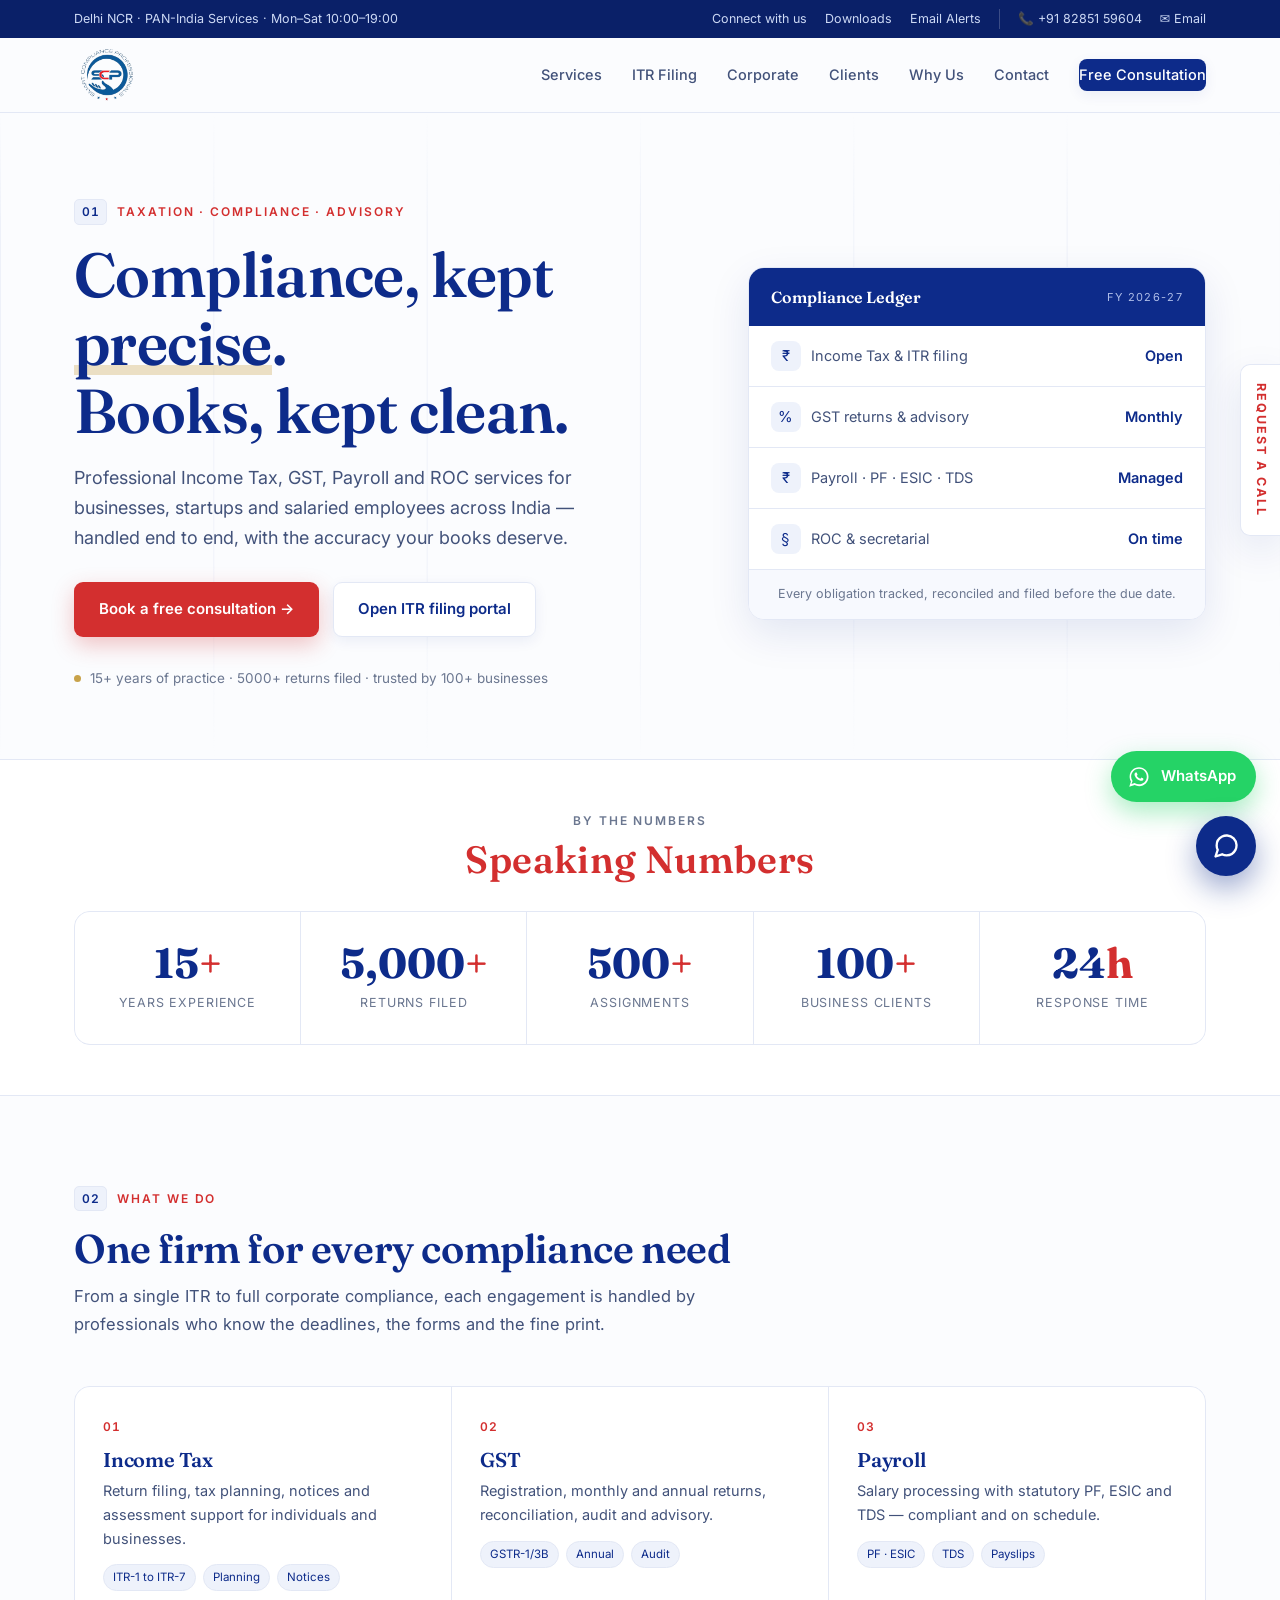
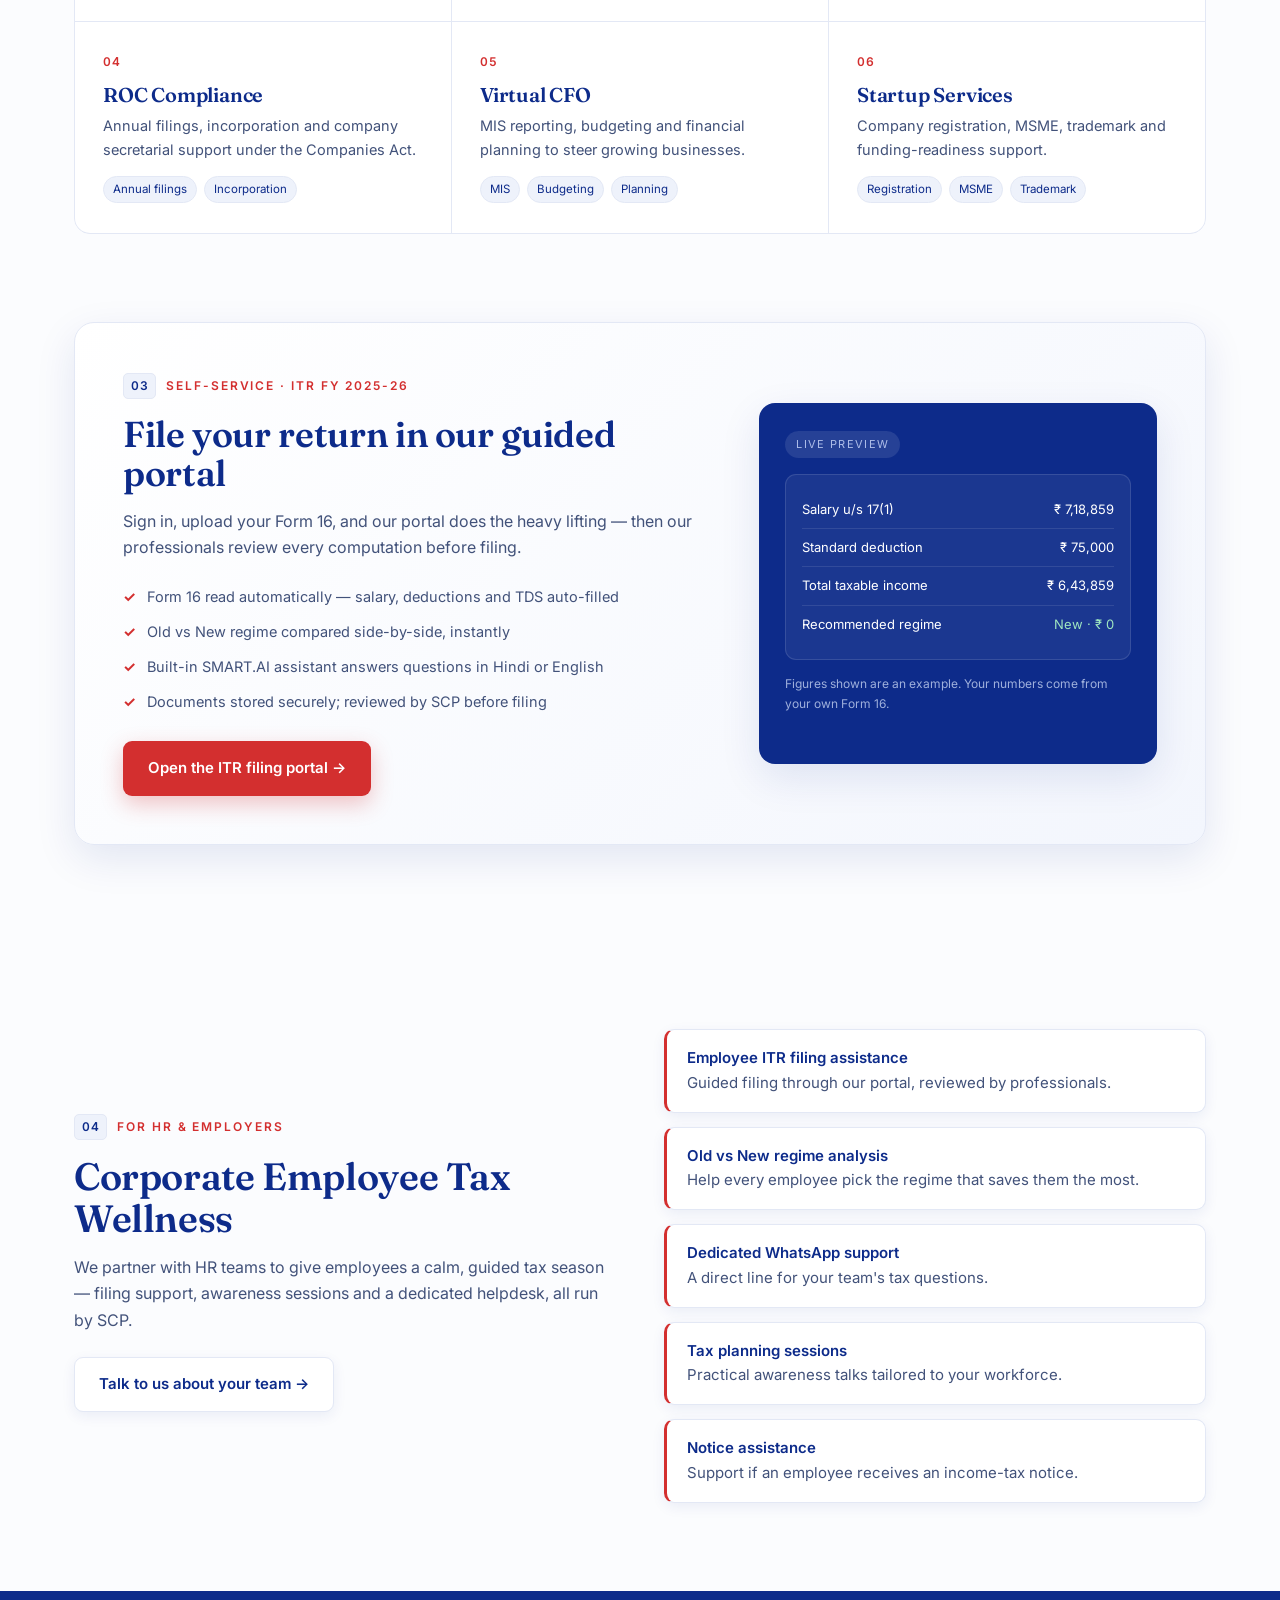
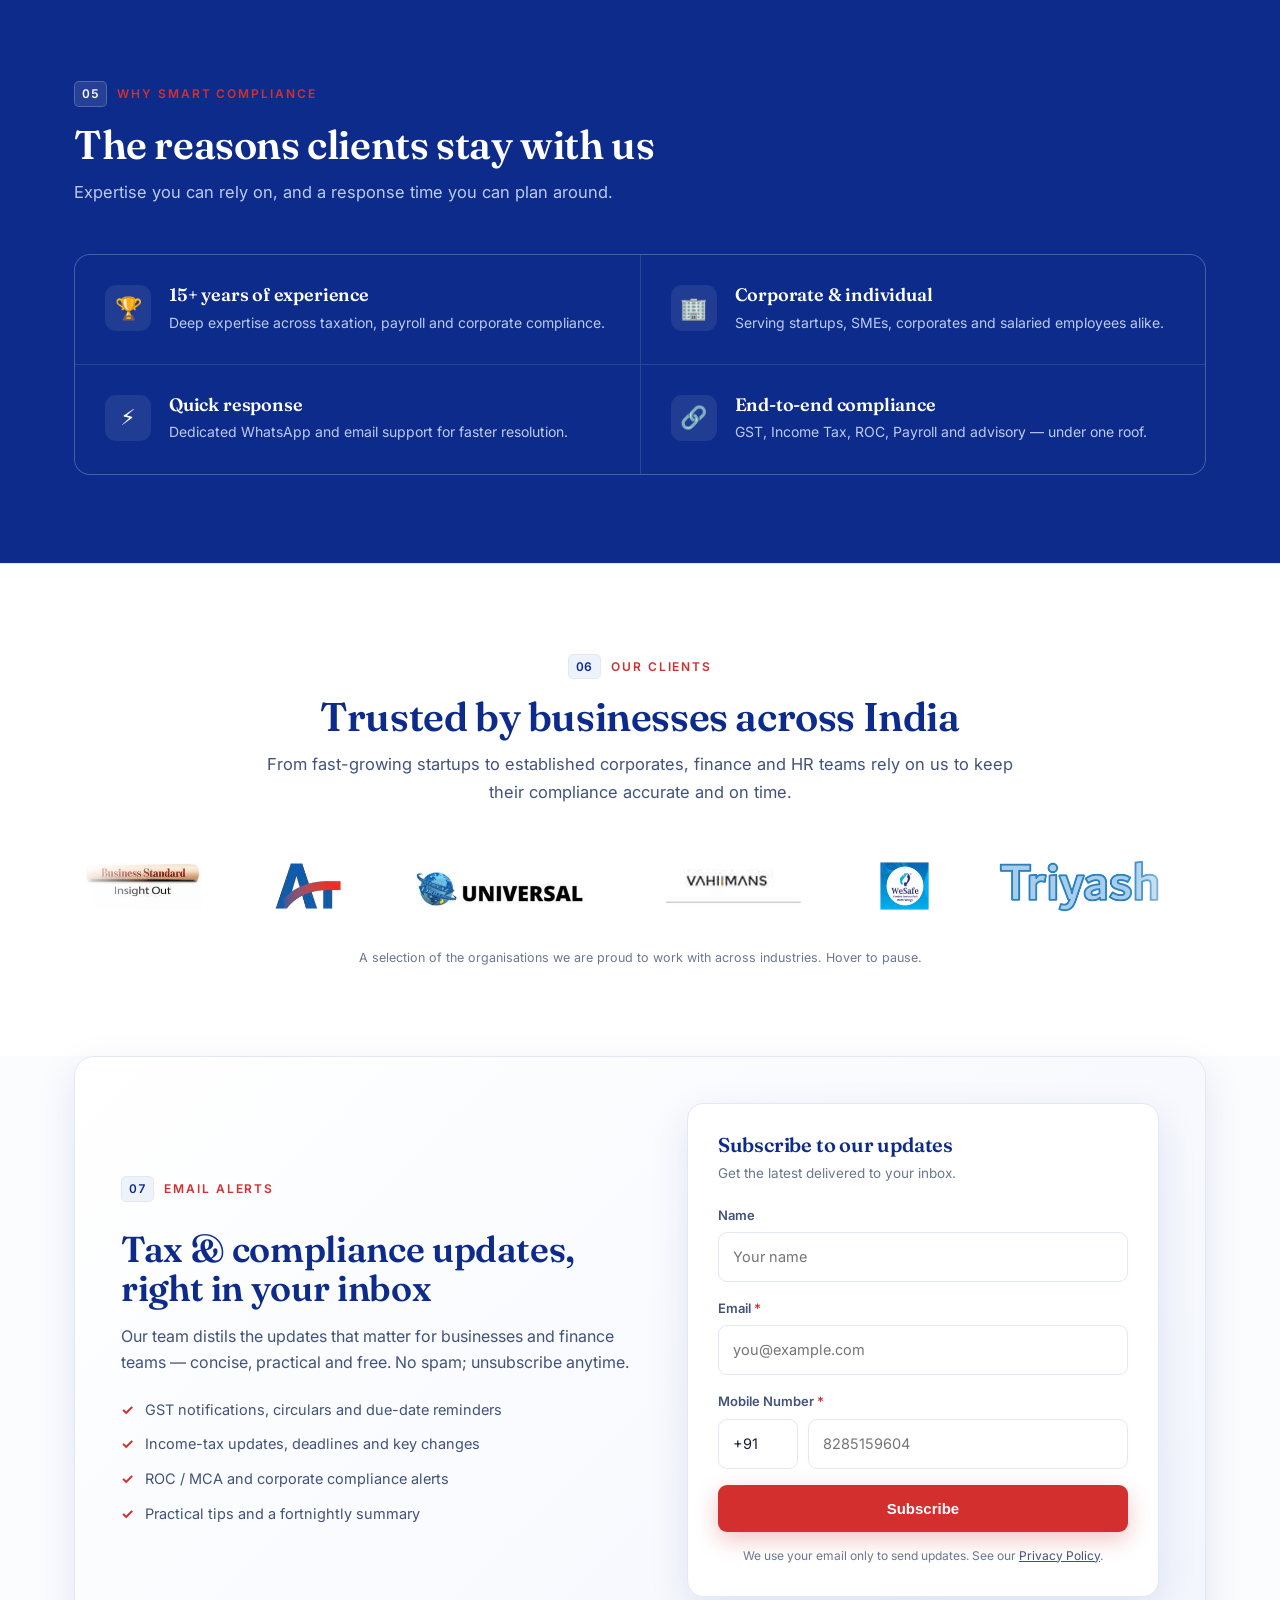
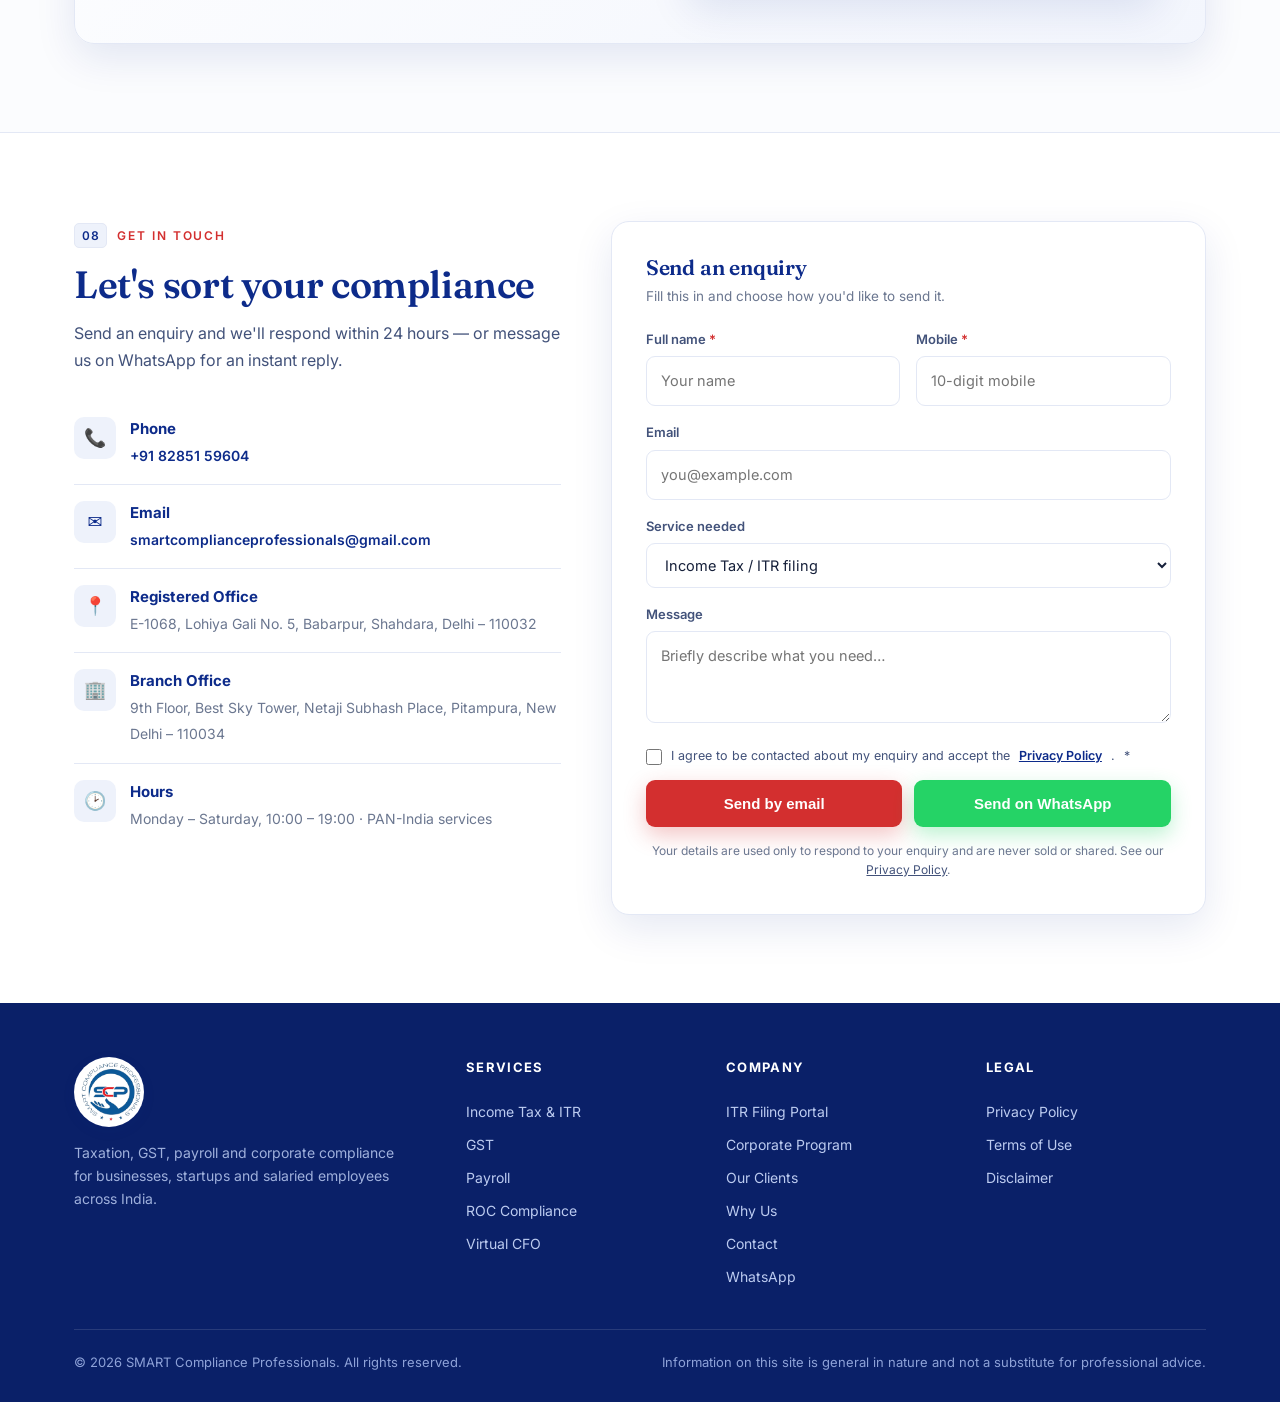
==== index.html @ cb684b11 "Update Compliance Ledger fiscal year to 2026-27" ====
<!DOCTYPE html>
<html lang="en">
<head>
  <script type="text/javascript">
    (function(c,l,a,r,i,t,y){
        c[a]=c[a]||function(){(c[a].q=c[a].q||[]).push(arguments)};
        t=l.createElement(r);t.async=1;t.src="https://www.clarity.ms/tag/"+i;
        y=l.getElementsByTagName(r)[0];y.parentNode.insertBefore(t,y);
    })(window, document, "clarity", "script", "x72sm53tv1");
</script>
<meta charset="UTF-8">
<meta name="viewport" content="width=device-width, initial-scale=1.0">
<title>SMART Compliance Professionals — Taxation, GST & Compliance Advisory</title>
<meta name="description" content="Chartered accountancy and compliance services in Delhi NCR — Income Tax, GST, Payroll, ROC, Virtual CFO and ITR filing for businesses, startups and salaried employees across India.">

<!-- TODO: set your live domain in the 3 places marked YOUR-DOMAIN below -->
<link rel="canonical" href="https://YOUR-DOMAIN/">
<meta name="robots" content="index,follow">
<meta name="theme-color" content="#0d2b8a">
<link rel="icon" type="image/png" href="[data-uri]">
<link rel="apple-touch-icon" href="[data-uri]">

<!-- Open Graph / social share -->
<meta property="og:type" content="website">
<meta property="og:site_name" content="SMART Compliance Professionals">
<meta property="og:title" content="SMART Compliance Professionals — Taxation, GST & Compliance Advisory">
<meta property="og:description" content="Income Tax, GST, Payroll, ROC and ITR filing for businesses, startups and salaried employees across India.">
<meta property="og:url" content="https://YOUR-DOMAIN/">
<meta property="og:image" content="https://raw.githubusercontent.com/smartcomplianceprofessionals-ui/smart-website/main/SMART_Logo-final.png">
<meta name="twitter:card" content="summary">
<meta name="twitter:title" content="SMART Compliance Professionals">
<meta name="twitter:description" content="Income Tax, GST, Payroll, ROC and ITR filing across India.">
<meta name="twitter:image" content="https://raw.githubusercontent.com/smartcomplianceprofessionals-ui/smart-website/main/SMART_Logo-final.png">

<!-- Structured data: local business / accounting service -->
<script type="application/ld+json">
{
  "@context": "https://schema.org",
  "@type": "AccountingService",
  "name": "SMART Compliance Professionals",
  "description": "Outsourcing and consulting firm providing Income Tax, GST, Payroll, ROC and corporate compliance services across India.",
  "url": "https://YOUR-DOMAIN/",
  "email": "smartcomplianceprofessionals@gmail.com",
  "telephone": ["+91-8285159604"],
  "areaServed": "IN",
  "currenciesAccepted": "INR",
  "address": {
    "@type": "PostalAddress",
    "streetAddress": "E-1068, Lohiya Gali No. 5, Babarpur, Shahdara",
    "addressLocality": "Delhi",
    "postalCode": "110032",
    "addressRegion": "DL",
    "addressCountry": "IN"
  },
  "openingHoursSpecification": {
    "@type": "OpeningHoursSpecification",
    "dayOfWeek": ["Monday","Tuesday","Wednesday","Thursday","Friday","Saturday"],
    "opens": "10:00",
    "closes": "19:00"
  },
  "knowsAbout": ["Income Tax","ITR filing","GST","Payroll","ROC compliance","TDS","Virtual CFO"]
}
</script>

<link rel="preconnect" href="https://fonts.googleapis.com">
<link rel="preconnect" href="https://fonts.gstatic.com" crossorigin>
<link href="https://fonts.googleapis.com/css2?family=Fraunces:opsz,wght@9..144,400;9..144,500;9..144,600;9..144,700&family=Inter:wght@400;500;600;700&display=swap" rel="stylesheet">
<style>
:root{
  --ink:#0d2b8a;        /* brand navy */
  --ink-2:#0a2068;      /* deeper navy */
  --seal:#d32f2f;       /* brand red (logo mid) */
  --gold:#c8a24a;       /* restrained trust accent */
  --paper:#fbfcfe;      /* page */
  --card:#ffffff;
  --rule:#e3e8f5;       /* hairline ledger rules */
  --ink-soft:#42527a;   /* secondary text */
  --muted:#6b7790;
  --shadow:0 14px 40px rgba(13,43,138,.10);
  --shadow-sm:0 4px 14px rgba(13,43,138,.07);
  --wa:#25d366;
  --maxw:1180px;
}
*{margin:0;padding:0;box-sizing:border-box}
html{scroll-behavior:smooth}
body{
  font-family:'Inter',system-ui,sans-serif;
  background:var(--paper);
  color:#16203a;
  line-height:1.65;
  -webkit-font-smoothing:antialiased;
  overflow-x:hidden;
}
.wrap{max-width:var(--maxw);margin:0 auto;padding:0 24px}
h1,h2,h3,.display{font-family:'Fraunces',Georgia,serif;font-weight:600;line-height:1.1;letter-spacing:-.01em}
a{color:inherit}
img{max-width:100%;display:block}

/* ── Eyebrow (ledger entry marker) ── */
.eyebrow{
  display:inline-flex;align-items:center;gap:10px;
  font-family:'Inter',sans-serif;font-size:12px;font-weight:600;
  letter-spacing:.16em;text-transform:uppercase;color:var(--seal);
  margin-bottom:16px;
}
.eyebrow::before{content:attr(data-no);font-variant-numeric:tabular-nums;color:var(--ink);
  background:#eef2fb;border:1px solid var(--rule);border-radius:5px;padding:2px 7px;letter-spacing:.05em}

/* ── Top bar ── */
.topbar{background:var(--ink-2);color:#cdd9f5;font-size:12.5px}
.topbar .wrap{display:flex;justify-content:space-between;align-items:center;gap:16px;height:38px;flex-wrap:wrap}
.topbar a{text-decoration:none;color:#cdd9f5;transition:color .15s}
.topbar a:hover{color:#fff}
.topbar .tb-right{display:flex;gap:18px;align-items:center;flex-wrap:wrap;justify-content:flex-end}
.topbar .tb-util{display:flex;gap:18px;align-items:center}
.topbar .tb-phone{border-left:1px solid rgba(255,255,255,.2);padding-left:18px}

/* ── Nav ── */
header.site{position:sticky;top:0;z-index:900;background:rgba(251,252,254,.88);
  backdrop-filter:saturate(180%) blur(12px);border-bottom:1px solid var(--rule)}
nav{display:flex;align-items:center;justify-content:space-between;height:74px}
.brand{display:flex;align-items:center;gap:13px;text-decoration:none}
.brand .mark{width:62px;height:62px;flex:none;border-radius:50%;display:block}
.brand .mark,.chat-panel .ch .av{background-image:url("[data-uri]");background-size:contain;background-repeat:no-repeat;background-position:center}
footer .brand .mark{width:70px;height:70px;background-color:#fff;box-shadow:var(--shadow-sm)}
.brand .bt{line-height:1.15}
.brand .bt b{font-family:'Fraunces',serif;font-weight:700;font-size:17px;color:var(--ink);letter-spacing:-.01em;display:block}
.brand .bt span{font-size:11px;letter-spacing:.12em;text-transform:uppercase;color:var(--muted)}
.brand .red{color:var(--seal)}
.navlinks{display:flex;align-items:center;gap:30px}
.navlinks a{text-decoration:none;font-weight:500;font-size:14.5px;color:var(--ink-soft);position:relative;padding:4px 0;transition:color .15s}
.navlinks a::after{content:"";position:absolute;left:0;bottom:-2px;width:0;height:2px;background:var(--seal);transition:width .22s}
.navlinks a:hover{color:var(--ink)}
.navlinks a:hover::after{width:100%}
.nav-cta{background:var(--ink);color:#fff!important;padding:10px 18px;border-radius:8px;font-weight:600;font-size:14px;
  box-shadow:var(--shadow-sm);transition:transform .15s,background .15s}
.nav-cta:hover{background:var(--ink-2);transform:translateY(-1px)}
.nav-cta::after{display:none}
.burger{display:none;flex-direction:column;gap:5px;background:none;border:0;cursor:pointer;padding:8px}
.burger span{width:24px;height:2px;background:var(--ink);border-radius:2px;transition:.2s}

/* ── Hero ── */
.hero{position:relative;padding:84px 0 70px;overflow:hidden}
.hero::before{/* faint ledger column lines */
  content:"";position:absolute;inset:0;z-index:0;pointer-events:none;opacity:.5;
  background-image:linear-gradient(90deg,var(--rule) 1px,transparent 1px);
  background-size:calc((100% - 0px)/6) 100%;
  -webkit-mask-image:linear-gradient(to bottom,transparent,#000 16%,#000 70%,transparent);
          mask-image:linear-gradient(to bottom,transparent,#000 16%,#000 70%,transparent);
}
.hero .wrap{position:relative;z-index:1;display:grid;grid-template-columns:1.15fr .85fr;gap:54px;align-items:center}
.hero h1{font-size:clamp(38px,5.4vw,62px);color:var(--ink);margin-bottom:18px}
.hero h1 .ink-line{position:relative;white-space:nowrap}
.hero h1 .ink-line::after{content:"";position:absolute;left:0;bottom:6px;height:10px;width:100%;
  background:rgba(200,162,74,.32);z-index:-1;transform-origin:left;transform:scaleX(0);
  animation:draw 1s .5s cubic-bezier(.2,.7,.2,1) forwards}
@keyframes draw{to{transform:scaleX(1)}}
.hero p.lead{font-size:18px;color:var(--ink-soft);max-width:540px;margin-bottom:30px}
.hero .cta-row{display:flex;gap:14px;flex-wrap:wrap;margin-bottom:30px}
.btn{display:inline-flex;align-items:center;gap:9px;padding:14px 24px;border-radius:9px;
  font-weight:600;font-size:15px;text-decoration:none;border:1px solid transparent;cursor:pointer;
  transition:transform .15s,box-shadow .15s,background .15s}
.btn-primary{background:var(--seal);color:#fff;box-shadow:0 8px 22px rgba(211,47,47,.28)}
.btn-primary:hover{transform:translateY(-2px);box-shadow:0 12px 28px rgba(211,47,47,.36)}
.btn-ghost{background:#fff;color:var(--ink);border-color:var(--rule);box-shadow:var(--shadow-sm)}
.btn-ghost:hover{transform:translateY(-2px);border-color:var(--ink)}
.trustline{display:flex;align-items:center;gap:9px;font-size:13.5px;color:var(--muted)}
.trustline .dot{width:7px;height:7px;border-radius:50%;background:var(--gold)}

/* Hero ledger card */
.ledger{background:var(--card);border:1px solid var(--rule);border-radius:16px;box-shadow:var(--shadow);overflow:hidden}
.ledger .lh{background:var(--ink);color:#fff;padding:16px 22px;display:flex;justify-content:space-between;align-items:center}
.ledger .lh b{font-family:'Fraunces',serif;font-size:16px;font-weight:600}
.ledger .lh span{font-size:11px;letter-spacing:.12em;text-transform:uppercase;color:#aebde8}
.ledger .row{display:flex;justify-content:space-between;align-items:center;padding:15px 22px;border-bottom:1px solid var(--rule)}
.ledger .row:last-child{border-bottom:0}
.ledger .row .l{font-size:14.5px;color:var(--ink-soft);display:flex;align-items:center;gap:10px}
.ledger .row .l .ic{width:30px;height:30px;border-radius:8px;background:#eef2fb;display:grid;place-items:center;color:var(--ink);font-size:15px}
.ledger .row .v{font-weight:600;color:var(--ink);font-size:14.5px}
.ledger .foot{padding:14px 22px;background:#f7f9fe;font-size:12.5px;color:var(--muted);text-align:center}

/* ── Speaking Numbers strip ── */
.stats{border-top:1px solid var(--rule);border-bottom:1px solid var(--rule);background:#fff;padding:46px 0 50px}
.sn-head{text-align:center;margin-bottom:30px}
.sn-head .kick{display:inline-block;font-size:12px;font-weight:600;letter-spacing:.16em;text-transform:uppercase;color:var(--muted);margin-bottom:8px}
.sn-head h2{font-size:clamp(26px,3.4vw,38px);color:var(--seal);letter-spacing:.01em}
.sn-grid{display:grid;grid-template-columns:repeat(5,1fr);gap:1px;background:var(--rule);
  border:1px solid var(--rule);border-radius:16px;overflow:hidden}
.stat{background:#fff;padding:30px 16px;text-align:center}
.stat .n{font-family:'Fraunces',serif;font-size:clamp(30px,3.4vw,42px);font-weight:700;color:var(--ink);font-variant-numeric:tabular-nums;line-height:1}
.stat .n .u{color:var(--seal)}
.stat .lbl{font-size:12.5px;letter-spacing:.07em;text-transform:uppercase;color:var(--muted);margin-top:9px}

/* ── Our Clients (scrolling logo marquee) ── */
.clients{background:#fff;border-top:1px solid var(--rule)}
.marquee{position:relative;overflow:hidden;padding:10px 0;
  -webkit-mask-image:linear-gradient(90deg,transparent,#000 7%,#000 93%,transparent);
          mask-image:linear-gradient(90deg,transparent,#000 7%,#000 93%,transparent)}
.marquee .track{display:flex;width:max-content;gap:64px;align-items:center;animation:scroll-x 40s linear infinite}
.marquee:hover .track{animation-play-state:paused}
.marquee .logo{flex:none;height:56px;display:grid;place-items:center}
.marquee .logo img{max-height:56px;width:auto;object-fit:contain;transition:transform .25s}
.marquee .logo img:hover{transform:scale(1.06)}
@keyframes scroll-x{from{transform:translateX(0)}to{transform:translateX(-50%)}}
.cli-note{text-align:center;font-size:12.5px;color:var(--muted);margin-top:24px}

/* ── Section base ── */
section.block{padding:88px 0}
.sec-head{max-width:680px;margin-bottom:48px}
.sec-head h2{font-size:clamp(28px,3.6vw,40px);color:var(--ink);margin-bottom:12px}
.sec-head p{color:var(--ink-soft);font-size:16.5px}

/* ── Services ── */
.svc-grid{display:grid;grid-template-columns:repeat(3,1fr);gap:1px;background:var(--rule);
  border:1px solid var(--rule);border-radius:16px;overflow:hidden}
.svc{background:var(--card);padding:30px 28px;transition:background .2s}
.svc:hover{background:#f7f9fe}
.svc .num{font-variant-numeric:tabular-nums;font-size:12px;font-weight:600;letter-spacing:.1em;color:var(--seal)}
.svc h3{font-size:20px;color:var(--ink);margin:12px 0 8px}
.svc p{font-size:14.5px;color:var(--ink-soft)}
.svc .tags{margin-top:14px;display:flex;flex-wrap:wrap;gap:7px}
.svc .tags span{font-size:11.5px;background:#eef2fb;color:var(--ink);border:1px solid var(--rule);padding:3px 9px;border-radius:20px}

/* ── Why us (ledger rows) ── */
.why{background:var(--ink);color:#fff}
.why .sec-head h2{color:#fff}
.why .sec-head p{color:#bccbf0}
.why .eyebrow::before{background:rgba(255,255,255,.1);border-color:rgba(255,255,255,.2);color:#fff}
.why-grid{display:grid;grid-template-columns:repeat(2,1fr);gap:1px;background:rgba(255,255,255,.12);
  border:1px solid rgba(255,255,255,.14);border-radius:16px;overflow:hidden}
.why-card{background:var(--ink);padding:30px 30px;display:flex;gap:18px}
.why-card .ix{width:46px;height:46px;flex:none;border-radius:11px;background:rgba(255,255,255,.08);
  display:grid;place-items:center;font-size:22px}
.why-card h3{font-size:18px;color:#fff;margin-bottom:6px}
.why-card p{font-size:14px;color:#bccbf0}

/* ── Software callout ── */
.software{background:linear-gradient(135deg,#fff,#f3f6fd);border:1px solid var(--rule);
  border-radius:20px;padding:48px;display:grid;grid-template-columns:1.2fr .8fr;gap:40px;align-items:center;box-shadow:var(--shadow)}
.software h2{font-size:clamp(26px,3.4vw,36px);color:var(--ink);margin-bottom:14px}
.software p{color:var(--ink-soft);font-size:16px;margin-bottom:24px}
.software ul{list-style:none;display:grid;gap:11px;margin-bottom:28px}
.software li{display:flex;gap:11px;align-items:flex-start;font-size:14.5px;color:var(--ink-soft)}
.software li::before{content:"✓";color:var(--seal);font-weight:700;flex:none}
.sw-visual{background:var(--ink);border-radius:16px;padding:26px;color:#fff;box-shadow:var(--shadow)}
.sw-visual .badge{display:inline-block;font-size:11px;letter-spacing:.12em;text-transform:uppercase;
  background:rgba(255,255,255,.1);padding:4px 11px;border-radius:20px;color:#aebde8;margin-bottom:16px}
.sw-visual .scr{background:rgba(255,255,255,.06);border:1px solid rgba(255,255,255,.12);border-radius:11px;padding:16px}
.sw-visual .scr .ln{display:flex;justify-content:space-between;padding:8px 0;border-bottom:1px solid rgba(255,255,255,.1);font-size:13px}
.sw-visual .scr .ln:last-child{border-bottom:0}
.sw-visual .scr .ln .g{color:#9fe6c0}

/* ── Corporate program ── */
.corp{display:grid;grid-template-columns:1fr 1fr;gap:48px;align-items:center}
.corp ul{list-style:none;display:grid;gap:14px;margin-top:8px}
.corp li{background:#fff;border:1px solid var(--rule);border-left:3px solid var(--seal);
  border-radius:10px;padding:16px 20px;font-size:15px;color:var(--ink-soft);box-shadow:var(--shadow-sm)}
.corp li b{color:var(--ink);display:block;font-weight:600;font-size:15px}

/* ── Email Alerts / subscription ── */
.alerts{display:grid;grid-template-columns:1.05fr .95fr;gap:44px;align-items:center;
  background:linear-gradient(135deg,#fff,#f3f6fd);border:1px solid var(--rule);border-radius:20px;padding:46px;box-shadow:var(--shadow)}
.al-info h2{font-size:clamp(26px,3.4vw,36px);color:var(--ink);margin:12px 0 14px}
.al-info p{color:var(--ink-soft);font-size:16px;margin-bottom:22px}
.al-info ul{list-style:none;display:grid;gap:11px}
.al-info li{display:flex;gap:11px;align-items:flex-start;font-size:14.5px;color:var(--ink-soft)}
.al-info li::before{content:"✓";color:var(--seal);font-weight:700;flex:none}
.al-card{background:var(--card);border:1px solid var(--rule);border-radius:16px;padding:30px;box-shadow:var(--shadow)}
.al-card h3{font-size:20px;color:var(--ink);margin-bottom:6px}
.al-card .sub{font-size:13.5px;color:var(--muted);margin-bottom:20px}

/* ── Enquiry / Contact ── */
.contact{background:#fff;border-top:1px solid var(--rule)}
.contact-grid{display:grid;grid-template-columns:.9fr 1.1fr;gap:50px;align-items:start}
.cinfo h2{font-size:clamp(28px,3.4vw,38px);color:var(--ink);margin-bottom:14px}
.cinfo p.intro{color:var(--ink-soft);font-size:16px;margin-bottom:28px}
.cinfo .item{display:flex;gap:14px;align-items:flex-start;padding:16px 0;border-bottom:1px solid var(--rule)}
.cinfo .item .ic{width:42px;height:42px;flex:none;border-radius:10px;background:#eef2fb;display:grid;place-items:center;color:var(--ink);font-size:18px}
.cinfo .item .t b{display:block;color:var(--ink);font-size:15px}
.cinfo .item .t span{color:var(--muted);font-size:14px}
.cinfo .item a{color:var(--ink);text-decoration:none;font-weight:600}
.form{background:var(--card);border:1px solid var(--rule);border-radius:18px;padding:34px;box-shadow:var(--shadow)}
.form h3{font-size:21px;color:var(--ink);margin-bottom:6px}
.form .sub{font-size:13.5px;color:var(--muted);margin-bottom:22px}
.frow{display:grid;grid-template-columns:1fr 1fr;gap:16px}
.field{margin-bottom:16px}
.field label{display:block;font-size:13px;font-weight:600;color:var(--ink-soft);margin-bottom:6px}
.field label .req{color:var(--seal)}
.field input,.field select,.field textarea{width:100%;padding:12px 14px;border:1.5px solid var(--rule);
  border-radius:9px;font:inherit;font-size:14.5px;color:#16203a;background:#fff;transition:border-color .15s,box-shadow .15s}
.field input:focus,.field select:focus,.field textarea:focus{outline:none;border-color:var(--ink);
  box-shadow:0 0 0 3px rgba(13,43,138,.1)}
.field textarea{resize:vertical;min-height:92px}
.form .actions{display:flex;gap:12px;flex-wrap:wrap;margin-top:6px}
.form .actions .btn{flex:1;justify-content:center;min-width:150px}
.btn-wa{background:var(--wa);color:#fff;box-shadow:0 8px 20px rgba(37,211,102,.3)}
.btn-wa:hover{transform:translateY(-2px)}
.note{font-size:12px;color:var(--muted);margin-top:14px;text-align:center}
.note a{color:var(--ink-soft)}
.hp{position:absolute;left:-9999px;width:1px;height:1px;overflow:hidden}
.consent{display:flex;gap:9px;align-items:flex-start;font-size:12.5px;color:var(--ink-soft);margin:4px 0 14px;line-height:1.5;cursor:pointer}
.consent input{margin-top:2px;flex:none;width:16px;height:16px;accent-color:var(--ink)}
.consent a{color:var(--ink);font-weight:600}
.formmsg{display:none;margin-top:16px;padding:13px 16px;border-radius:9px;font-size:14px}
.formmsg.ok{display:block;background:#e9f7ee;border:1px solid #b6e3c6;color:#1c7a43}
.formmsg.err{display:block;background:#fdeaea;border:1px solid #f2c0c0;color:#b02525}

/* ── Footer ── */
footer.site{background:var(--ink-2);color:#bccbf0;padding:54px 0 28px}
.foot-grid{display:grid;grid-template-columns:1.6fr 1fr 1fr 1fr;gap:40px;margin-bottom:36px}
footer .brand .bt b{color:#fff}
footer .brand .bt span{color:#8ea2d8}
footer p.fdesc{font-size:14px;color:#9fb0dc;margin-top:14px;max-width:330px}
.fcol h4{font-size:13px;letter-spacing:.1em;text-transform:uppercase;color:#fff;margin-bottom:16px}
.fcol a{display:block;text-decoration:none;color:#bccbf0;font-size:14px;padding:5px 0;transition:color .15s}
.fcol a:hover{color:#fff}
.fbot{border-top:1px solid rgba(255,255,255,.12);padding-top:22px;display:flex;justify-content:space-between;
  flex-wrap:wrap;gap:12px;font-size:13px;color:#8ea2d8}
.fbot .disc{max-width:680px}

/* ── WhatsApp float ── */
.wa-float{position:fixed;bottom:98px;right:24px;z-index:950;background:var(--wa);color:#fff;
  display:flex;align-items:center;gap:10px;padding:13px 20px 13px 16px;border-radius:50px;
  text-decoration:none;font-weight:600;font-size:15px;box-shadow:0 10px 26px rgba(37,211,102,.4);
  transition:transform .18s}
.wa-float:hover{transform:scale(1.05)}
.wa-float svg{width:24px;height:24px;flex:none}
.wa-float .pulse{position:absolute;inset:0;border-radius:50px;box-shadow:0 0 0 0 rgba(37,211,102,.5);
  animation:pulse 2.2s infinite}
@keyframes pulse{70%{box-shadow:0 0 0 16px rgba(37,211,102,0)}100%{box-shadow:0 0 0 0 rgba(37,211,102,0)}}
.chat-open .wa-float{display:none}

/* ── Request a call side tab ── */
.call-tab{position:fixed;right:0;top:50%;transform:translateY(-50%);z-index:940;
  background:#fff;color:var(--seal);border:1px solid var(--rule);border-right:0;
  border-radius:10px 0 0 10px;box-shadow:var(--shadow);writing-mode:vertical-rl;
  padding:18px 9px;font-weight:700;font-size:12.5px;letter-spacing:.16em;text-transform:uppercase;
  text-decoration:none;transition:background .15s,color .15s,padding .15s}
.call-tab:hover{background:var(--seal);color:#fff;padding-right:13px}

/* ── SMART Assistant chatbot ── */
.chat-launch{position:fixed;bottom:24px;right:24px;z-index:982;width:60px;height:60px;border-radius:50%;
  background:var(--ink);color:#fff;border:0;cursor:pointer;display:grid;place-items:center;
  box-shadow:0 12px 30px rgba(13,43,138,.42);transition:transform .18s,background .18s}
.chat-launch:hover{transform:scale(1.06);background:var(--ink-2)}
.chat-launch svg{width:28px;height:28px}
.chat-launch .x{display:none}
.chat-open .chat-launch .chat-ic{display:none}
.chat-open .chat-launch .x{display:block}
.chat-greet{position:fixed;bottom:34px;right:96px;z-index:979;background:#fff;border:1px solid var(--rule);
  box-shadow:var(--shadow);border-radius:14px 14px 4px 14px;padding:13px 30px 13px 14px;max-width:230px;
  font-size:13.5px;color:var(--ink-soft);cursor:pointer;opacity:0;transform:translateY(8px);
  pointer-events:none;transition:opacity .3s,transform .3s}
.chat-greet.show{opacity:1;transform:none;pointer-events:auto}
.chat-greet b{color:var(--ink);display:block;font-size:14px;margin-bottom:2px}
.chat-greet .gx{position:absolute;top:6px;right:9px;color:var(--muted);font-size:16px;line-height:1}
.chat-open .chat-greet{display:none}
.chat-panel{position:fixed;bottom:96px;right:24px;z-index:980;width:344px;max-width:calc(100vw - 32px);
  background:#fff;border:1px solid var(--rule);border-radius:16px;box-shadow:0 20px 50px rgba(13,43,138,.28);
  overflow:hidden;display:none;flex-direction:column;max-height:min(560px,78vh)}
.chat-open .chat-panel{display:flex}
.chat-panel .ch{background:var(--ink);color:#fff;padding:15px 18px;display:flex;align-items:center;gap:12px;flex:none}
.chat-panel .ch .av{width:42px;height:42px;border-radius:50%;background-color:#fff;flex:none}
.chat-panel .ch b{font-family:'Fraunces',serif;font-size:15.5px;display:block;line-height:1.2}
.chat-panel .ch .st{font-size:11.5px;color:#aebde8;display:flex;align-items:center;gap:6px}
.chat-panel .ch .st::before{content:"";width:7px;height:7px;border-radius:50%;background:#41d97e;display:inline-block}
.chat-body{padding:16px;overflow-y:auto;display:flex;flex-direction:column;gap:10px;background:#f7f9fe;flex:1}
.msg{max-width:86%;padding:10px 13px;border-radius:13px;font-size:13.5px;line-height:1.5}
.msg a{color:inherit;text-decoration:underline}
.msg.bot{background:#fff;border:1px solid var(--rule);color:#16203a;align-self:flex-start;border-bottom-left-radius:4px}
.msg.user{background:var(--ink);color:#fff;align-self:flex-end;border-bottom-right-radius:4px}
.quick{display:flex;flex-wrap:wrap;gap:8px;padding:0 16px 14px;background:#f7f9fe;flex:none}
.quick button{background:#fff;border:1px solid var(--rule);color:var(--ink);font:inherit;font-size:12.5px;font-weight:600;
  padding:8px 12px;border-radius:20px;cursor:pointer;transition:background .15s,border-color .15s}
.quick button:hover{background:#eef2fb;border-color:var(--ink)}
.chat-foot{padding:12px 16px;border-top:1px solid var(--rule);display:flex;gap:8px;flex:none}
.chat-foot a{flex:1;text-align:center;text-decoration:none;font-size:13px;font-weight:600;padding:10px;border-radius:9px;transition:transform .15s}
.chat-foot a:hover{transform:translateY(-1px)}
.chat-foot .wa{background:var(--wa);color:#fff}
.chat-foot .call{background:#eef2fb;color:var(--ink)}

/* ── Reveal on scroll (progressive enhancement only) ── */
.js-reveal .reveal{opacity:0;transform:translateY(22px);transition:opacity .6s ease,transform .6s ease}
.js-reveal .reveal.in{opacity:1;transform:none}

/* ── Responsive ── */
@media(max-width:960px){
  .hero .wrap{grid-template-columns:1fr;gap:38px}
  .ledger{max-width:460px}
  .software,.corp,.contact-grid,.alerts{grid-template-columns:1fr;gap:32px}
  .svc-grid{grid-template-columns:1fr 1fr}
  .foot-grid{grid-template-columns:1fr 1fr}
  .sn-grid{grid-template-columns:repeat(3,1fr)}
  .cli-grid{grid-template-columns:repeat(3,1fr)}
}
@media(max-width:680px){
  .navlinks{position:fixed;inset:74px 0 auto 0;background:var(--paper);flex-direction:column;
    gap:0;padding:8px 0;border-bottom:1px solid var(--rule);box-shadow:var(--shadow);
    transform:translateY(-120%);transition:transform .25s;align-items:stretch}
  .navlinks.open{transform:none}
  .navlinks a{padding:13px 24px;font-size:16px}
  .navlinks a::after{display:none}
  .nav-cta{margin:8px 24px}
  .burger{display:flex}
  .sn-grid{grid-template-columns:repeat(2,1fr)}
  .cli-grid{grid-template-columns:repeat(2,1fr)}
  .svc-grid{grid-template-columns:1fr}
  .why-grid{grid-template-columns:1fr}
  .foot-grid{grid-template-columns:1fr}
  .frow{grid-template-columns:1fr}
  .software{padding:32px 24px}
  section.block{padding:64px 0}
  .topbar .tb-left{display:none}
  .topbar .tb-util{display:none}
  .topbar .tb-phone{border-left:0;padding-left:0}
  .call-tab{display:none}
}
@media(prefers-reduced-motion:reduce){
  *{animation:none!important;transition:none!important}
  .reveal{opacity:1;transform:none}
  .marquee{overflow-x:auto}
  .marquee .logo img{filter:none;opacity:1}
}
</style>
</head>
<body>

<!-- ── Top bar ── -->
<div class="topbar">
  <div class="wrap">
    <div class="tb-left">Delhi NCR · PAN-India Services · Mon–Sat 10:00–19:00</div>
    <div class="tb-right">
      <span class="tb-util">
        <a href="#contact">Connect with us</a>
        <a href="#software">Downloads</a>
        <a href="#alerts">Email Alerts</a>
      </span>
      <a class="tb-phone" href="tel:+918285159604">📞 +91 82851 59604</a>
      <a href="mailto:smartcomplianceprofessionals@gmail.com">✉ Email</a>
    </div>
  </div>
</div>

<!-- ── Header / nav ── -->
<header class="site">
  <div class="wrap">
    <nav>
      <a href="#home" class="brand" aria-label="SMART Compliance Professionals home">
        <span class="mark" role="img" aria-label="SMART Compliance Professionals"></span>
      </a>
      <div class="navlinks" id="navlinks">
        <a href="#services">Services</a>
        <a href="#software">ITR Filing</a>
        <a href="#corporate">Corporate</a>
        <a href="#clients">Clients</a>
        <a href="#why">Why Us</a>
        <a href="#contact">Contact</a>
        <a href="#contact" class="nav-cta">Free Consultation</a>
      </div>
      <button class="burger" id="burger" aria-label="Menu" aria-expanded="false">
        <span></span><span></span><span></span>
      </button>
    </nav>
  </div>
</header>

<!-- ── Hero ── -->
<section class="hero" id="home">
  <div class="wrap">
    <div>
      <span class="eyebrow" data-no="01">Taxation · Compliance · Advisory</span>
      <h1>Compliance, kept <span class="ink-line">precise</span>.<br>Books, kept clean.</h1>
      <p class="lead">Professional Income Tax, GST, Payroll and ROC services for businesses, startups and salaried employees across India — handled end to end, with the accuracy your books deserve.</p>
      <div class="cta-row">
        <a href="#contact" class="btn btn-primary">Book a free consultation →</a>
        <a href="https://scp-itr.smartcomplianceprofessionals.workers.dev/" target="_blank" rel="noopener" class="btn btn-ghost">Open ITR filing portal</a>
      </div>
      <div class="trustline"><span class="dot"></span> 15+ years of practice · 5000+ returns filed · trusted by 100+ businesses</div>
    </div>

    <!-- Signature: a ledger card -->
    <div class="ledger reveal">
      <div class="lh"><b>Compliance Ledger</b><span>FY 2026-27</span></div>
      <div class="row"><span class="l"><span class="ic">₹</span> Income Tax &amp; ITR filing</span><span class="v">Open</span></div>
      <div class="row"><span class="l"><span class="ic">%</span> GST returns &amp; advisory</span><span class="v">Monthly</span></div>
      <div class="row"><span class="l"><span class="ic">₹</span> Payroll · PF · ESIC · TDS</span><span class="v">Managed</span></div>
      <div class="row"><span class="l"><span class="ic">§</span> ROC &amp; secretarial</span><span class="v">On time</span></div>
      <div class="foot">Every obligation tracked, reconciled and filed before the due date.</div>
    </div>
  </div>
</section>

<!-- ── Speaking Numbers ── -->
<section class="stats" id="numbers">
  <div class="wrap">
    <div class="sn-head reveal">
      <span class="kick">By the numbers</span>
      <h2>Speaking Numbers</h2>
    </div>
    <div class="sn-grid reveal">
      <div class="stat"><div class="n"><span class="cnt" data-target="15">0</span><span class="u">+</span></div><div class="lbl">Years Experience</div></div>
      <div class="stat"><div class="n"><span class="cnt" data-target="5000">0</span><span class="u">+</span></div><div class="lbl">Returns Filed</div></div>
      <div class="stat"><div class="n"><span class="cnt" data-target="500">0</span><span class="u">+</span></div><div class="lbl">Assignments</div></div>
      <div class="stat"><div class="n"><span class="cnt" data-target="100">0</span><span class="u">+</span></div><div class="lbl">Business Clients</div></div>
      <div class="stat"><div class="n"><span class="cnt" data-target="24">0</span><span class="u">h</span></div><div class="lbl">Response Time</div></div>
    </div>
  </div>
</section>

<!-- ── Services ── -->
<section class="block" id="services">
  <div class="wrap">
    <div class="sec-head reveal">
      <span class="eyebrow" data-no="02">What we do</span>
      <h2>One firm for every compliance need</h2>
      <p>From a single ITR to full corporate compliance, each engagement is handled by professionals who know the deadlines, the forms and the fine print.</p>
    </div>
    <div class="svc-grid reveal">
      <div class="svc"><div class="num">01</div><h3>Income Tax</h3><p>Return filing, tax planning, notices and assessment support for individuals and businesses.</p><div class="tags"><span>ITR-1 to ITR-7</span><span>Planning</span><span>Notices</span></div></div>
      <div class="svc"><div class="num">02</div><h3>GST</h3><p>Registration, monthly and annual returns, reconciliation, audit and advisory.</p><div class="tags"><span>GSTR-1/3B</span><span>Annual</span><span>Audit</span></div></div>
      <div class="svc"><div class="num">03</div><h3>Payroll</h3><p>Salary processing with statutory PF, ESIC and TDS — compliant and on schedule.</p><div class="tags"><span>PF · ESIC</span><span>TDS</span><span>Payslips</span></div></div>
      <div class="svc"><div class="num">04</div><h3>ROC Compliance</h3><p>Annual filings, incorporation and company secretarial support under the Companies Act.</p><div class="tags"><span>Annual filings</span><span>Incorporation</span></div></div>
      <div class="svc"><div class="num">05</div><h3>Virtual CFO</h3><p>MIS reporting, budgeting and financial planning to steer growing businesses.</p><div class="tags"><span>MIS</span><span>Budgeting</span><span>Planning</span></div></div>
      <div class="svc"><div class="num">06</div><h3>Startup Services</h3><p>Company registration, MSME, trademark and funding-readiness support.</p><div class="tags"><span>Registration</span><span>MSME</span><span>Trademark</span></div></div>
    </div>
  </div>
</section>

<!-- ── Software / ITR portal ── -->
<section class="block" id="software" style="padding-top:0">
  <div class="wrap">
    <div class="software reveal">
      <div>
        <span class="eyebrow" data-no="03">Self-service · ITR FY 2025-26</span>
        <h2>File your return in our guided portal</h2>
        <p>Sign in, upload your Form 16, and our portal does the heavy lifting — then our professionals review every computation before filing.</p>
        <ul>
          <li>Form 16 read automatically — salary, deductions and TDS auto-filled</li>
          <li>Old vs New regime compared side-by-side, instantly</li>
          <li>Built-in SMART.AI assistant answers questions in Hindi or English</li>
          <li>Documents stored securely; reviewed by SCP before filing</li>
        </ul>
        <a href="https://scp-itr.smartcomplianceprofessionals.workers.dev/" target="_blank" rel="noopener" class="btn btn-primary">Open the ITR filing portal →</a>
      </div>
      <div class="sw-visual">
        <span class="badge">Live preview</span>
        <div class="scr">
          <div class="ln"><span>Salary u/s 17(1)</span><span>₹ 7,18,859</span></div>
          <div class="ln"><span>Standard deduction</span><span>₹ 75,000</span></div>
          <div class="ln"><span>Total taxable income</span><span>₹ 6,43,859</span></div>
          <div class="ln"><span>Recommended regime</span><span class="g">New · ₹ 0</span></div>
        </div>
        <p style="font-size:12px;color:#9fb0dc;margin-top:14px">Figures shown are an example. Your numbers come from your own Form 16.</p>
      </div>
    </div>
  </div>
</section>

<!-- ── Corporate program ── -->
<section class="block" id="corporate">
  <div class="wrap corp">
    <div class="reveal">
      <span class="eyebrow" data-no="04">For HR &amp; employers</span>
      <h2 style="font-size:clamp(26px,3.4vw,38px);color:var(--ink);margin-bottom:14px">Corporate Employee Tax Wellness</h2>
      <p style="color:var(--ink-soft);font-size:16px">We partner with HR teams to give employees a calm, guided tax season — filing support, awareness sessions and a dedicated helpdesk, all run by SCP.</p>
      <a href="#contact" class="btn btn-ghost" style="margin-top:24px">Talk to us about your team →</a>
    </div>
    <ul class="reveal">
      <li><b>Employee ITR filing assistance</b> Guided filing through our portal, reviewed by professionals.</li>
      <li><b>Old vs New regime analysis</b> Help every employee pick the regime that saves them the most.</li>
      <li><b>Dedicated WhatsApp support</b> A direct line for your team's tax questions.</li>
      <li><b>Tax planning sessions</b> Practical awareness talks tailored to your workforce.</li>
      <li><b>Notice assistance</b> Support if an employee receives an income-tax notice.</li>
    </ul>
  </div>
</section>

<!-- ── Why us ── -->
<section class="block why" id="why">
  <div class="wrap">
    <div class="sec-head reveal">
      <span class="eyebrow" data-no="05">Why SMART Compliance</span>
      <h2>The reasons clients stay with us</h2>
      <p>Expertise you can rely on, and a response time you can plan around.</p>
    </div>
    <div class="why-grid reveal">
      <div class="why-card"><div class="ix">🏆</div><div><h3>15+ years of experience</h3><p>Deep expertise across taxation, payroll and corporate compliance.</p></div></div>
      <div class="why-card"><div class="ix">🏢</div><div><h3>Corporate &amp; individual</h3><p>Serving startups, SMEs, corporates and salaried employees alike.</p></div></div>
      <div class="why-card"><div class="ix">⚡</div><div><h3>Quick response</h3><p>Dedicated WhatsApp and email support for faster resolution.</p></div></div>
      <div class="why-card"><div class="ix">🔗</div><div><h3>End-to-end compliance</h3><p>GST, Income Tax, ROC, Payroll and advisory — under one roof.</p></div></div>
    </div>
  </div>
</section>

<!-- ── Our Clients ── -->
<section class="block clients" id="clients">
  <div class="wrap">
    <div class="sec-head reveal" style="max-width:760px;margin:0 auto 42px;text-align:center">
      <span class="eyebrow" data-no="06" style="justify-content:center">Our clients</span>
      <h2>Trusted by businesses across India</h2>
      <p>From fast-growing startups to established corporates, finance and HR teams rely on us to keep their compliance accurate and on time.</p>
    </div>
    <!--
      ════════ HOW CLIENTS WORK ════════
      On the live site, this strip is built automatically from whatever logo files are
      inside the /clients folder in your GitHub repo. So:
        • ADD a client  → upload its logo (≈110px tall, trimmed) into /clients. Done.
        • REMOVE a client → delete its logo file from /clients.
        • RENAME / nicer caption → add an entry to NAME_MAP in the script near the bottom,
          keyed by the file name without extension, e.g.  "acme":"Acme Ltd — Manufacturing".
          If a file has no NAME_MAP entry, its name is made from the file name automatically.
      The logos listed below are only a FALLBACK, shown if the folder listing can't be read.
      Keep them roughly in sync, or leave as-is.
    -->
    <div class="marquee reveal">
      <div class="track" id="cliTrack">
        <div class="logo"><img src="clients/business-standard.png" alt="Business Standard" title="Business Standard — Media House" loading="lazy"></div>
        <div class="logo"><img src="clients/addverb.png" alt="Addverb Technologies" title="Addverb Technologies — Robotics (Reliance Group)" loading="lazy"></div>
        <div class="logo"><img src="clients/universal.png" alt="Universal Drilling Fluid" title="Universal Drilling Fluid — Chemicals" loading="lazy"></div>
        <div class="logo"><img src="clients/vahiimans.png" alt="Vahiimans Solution" title="Vahiimans Solution — Security &amp; Safety Systems" loading="lazy"></div>
        <div class="logo"><img src="clients/wesafe.png" alt="Ramaya / WeSafe" title="Ramaya Artificial Limbs — Healthcare &amp; Medical Devices" loading="lazy"></div>
        <div class="logo"><img src="clients/triyash.png" alt="Triyash Enterprises" title="Triyash Enterprises — Leather Manufacturing" loading="lazy"></div>
        <div class="logo"><img src="clients/sks.png" alt="SKS Certification" title="SKS Certification — Certification &amp; Consultancy" loading="lazy"></div>
      </div>
    </div>
    <p class="cli-note">A selection of the organisations we are proud to work with across industries. Hover to pause.</p>
  </div>
</section>

<!-- ── Email Alerts / subscription ── -->
<section class="block" id="alerts" style="padding-top:0">
  <div class="wrap">
    <div class="alerts reveal">
      <div class="al-info">
        <span class="eyebrow" data-no="07">Email alerts</span>
        <h2>Tax &amp; compliance updates, right in your inbox</h2>
        <p>Our team distils the updates that matter for businesses and finance teams — concise, practical and free. No spam; unsubscribe anytime.</p>
        <ul>
          <li>GST notifications, circulars and due-date reminders</li>
          <li>Income-tax updates, deadlines and key changes</li>
          <li>ROC / MCA and corporate compliance alerts</li>
          <li>Practical tips and a fortnightly summary</li>
        </ul>
      </div>
      <div class="al-card">
        <h3>Subscribe to our updates</h3>
        <p class="sub">Get the latest delivered to your inbox.</p>
        <form id="subForm">
          <div class="field"><label>Name</label><input type="text" id="s_name" placeholder="Your name"></div>
          <div class="field"><label>Email <span class="req">*</span></label><input type="email" id="s_email" required placeholder="you@example.com"></div>
          <div class="field"><label>Mobile Number <span class="req">*</span></label>
    <div style="display:flex; gap:10px;">
        <input type="text" id="country_code" value="+91" required style="max-width:80px;">
        <input type="tel" id="s_mobile" required placeholder="8285159604">
    </div>
</div>
          <div class="hp" aria-hidden="true"><label>Company website</label><input type="text" id="s_company" tabindex="-1" autocomplete="off"></div>
          <button type="submit" class="btn btn-primary" style="width:100%;justify-content:center">Subscribe</button>
          <div class="formmsg" id="subMsg"></div>
          <p class="note">We use your email only to send updates. See our <a href="privacy.html">Privacy Policy</a>.</p>
        </form>
      </div>
    </div>
  </div>
</section>

<!-- ── Contact / enquiry ── -->
<section class="block contact" id="contact">
  <div class="wrap contact-grid">
    <div class="cinfo reveal">
      <span class="eyebrow" data-no="08">Get in touch</span>
      <h2>Let's sort your compliance</h2>
      <p class="intro">Send an enquiry and we'll respond within 24 hours — or message us on WhatsApp for an instant reply.</p>
      <div class="item"><div class="ic">📞</div><div class="t"><b>Phone</b><span><a href="tel:+918285159604">+91 82851 59604</a></span></div></div>
      <div class="item"><div class="ic">✉</div><div class="t"><b>Email</b><span><a href="mailto:smartcomplianceprofessionals@gmail.com">smartcomplianceprofessionals@gmail.com</a></span></div></div>
      <div class="item"><div class="ic">📍</div><div class="t"><b>Registered Office</b><span>E-1068, Lohiya Gali No. 5, Babarpur, Shahdara, Delhi – 110032</span></div></div>
      <div class="item"><div class="ic">🏢</div><div class="t"><b>Branch Office</b><span>9th Floor, Best Sky Tower, Netaji Subhash Place, Pitampura, New Delhi – 110034</span></div></div>
      <div class="item" style="border-bottom:0"><div class="ic">🕑</div><div class="t"><b>Hours</b><span>Monday – Saturday, 10:00 – 19:00 · PAN-India services</span></div></div>
    </div>

    <div class="form reveal">
      <h3>Send an enquiry</h3>
      <p class="sub">Fill this in and choose how you'd like to send it.</p>
      <form id="enquiryForm">
        <div class="frow">
          <div class="field"><label>Full name <span class="req">*</span></label><input type="text" id="f_name" required placeholder="Your name"></div>
          <div class="field"><label>Mobile <span class="req">*</span></label><input type="tel" id="f_phone" required maxlength="10" placeholder="10-digit mobile" inputmode="numeric"></div>
        </div>
        <div class="field"><label>Email</label><input type="email" id="f_email" placeholder="you@example.com"></div>
        <div class="field"><label>Service needed</label>
          <select id="f_service">
            <option>Income Tax / ITR filing</option>
            <option>GST registration / returns</option>
            <option>Payroll (PF, ESIC, TDS)</option>
            <option>ROC / company compliance</option>
            <option>Virtual CFO / advisory</option>
            <option>Startup / registration</option>
            <option>Corporate employee program</option>
            <option>Other</option>
          </select>
        </div>
        <div class="field"><label>Message</label><textarea id="f_msg" placeholder="Briefly describe what you need…"></textarea></div>
        <!-- Honeypot: hidden from humans, bots tend to fill it -->
        <div class="hp" aria-hidden="true"><label>Company website</label><input type="text" id="f_company" tabindex="-1" autocomplete="off"></div>
        <label class="consent"><input type="checkbox" id="f_consent"> I agree to be contacted about my enquiry and accept the <a href="privacy.html" target="_blank" rel="noopener">Privacy Policy</a>. <span class="req">*</span></label>
        <div class="actions">
          <button type="submit" class="btn btn-primary">Send by email</button>
          <button type="button" class="btn btn-wa" id="waSend">Send on WhatsApp</button>
        </div>
        <div class="formmsg" id="formMsg"></div>
        <p class="note">Your details are used only to respond to your enquiry and are never sold or shared. See our <a href="privacy.html">Privacy Policy</a>.</p>
      </form>
    </div>
  </div>
</section>

<!-- ── Footer ── -->
<footer class="site">
  <div class="wrap">
    <div class="foot-grid">
      <div>
        <a href="#home" class="brand">
          <span class="mark" role="img" aria-label="SMART Compliance Professionals"></span>
        </a>
        <p class="fdesc">Taxation, GST, payroll and corporate compliance for businesses, startups and salaried employees across India.</p>
      </div>
      <div class="fcol">
        <h4>Services</h4>
        <a href="#services">Income Tax &amp; ITR</a>
        <a href="#services">GST</a>
        <a href="#services">Payroll</a>
        <a href="#services">ROC Compliance</a>
        <a href="#services">Virtual CFO</a>
      </div>
      <div class="fcol">
        <h4>Company</h4>
        <a href="#software">ITR Filing Portal</a>
        <a href="#corporate">Corporate Program</a>
        <a href="#clients">Our Clients</a>
        <a href="#why">Why Us</a>
        <a href="#contact">Contact</a>
        <a href="https://wa.me/918285159604" target="_blank" rel="noopener">WhatsApp</a>
      </div>
      <div class="fcol">
        <h4>Legal</h4>
        <a href="privacy.html">Privacy Policy</a>
        <a href="terms.html">Terms of Use</a>
        <a href="disclaimer.html">Disclaimer</a>
      </div>
    </div>
    <div class="fbot">
      <span>© 2026 SMART Compliance Professionals. All rights reserved.</span>
      <span class="disc">Information on this site is general in nature and not a substitute for professional advice.</span>
    </div>
  </div>
</footer>

<!-- ── WhatsApp float ── -->
<a href="https://wa.me/918285159604?text=Hi%20SMART%20Compliance%20Professionals%2C%20I%27d%20like%20to%20enquire%20about%20your%20services." class="wa-float" target="_blank" rel="noopener" aria-label="Chat on WhatsApp">
  <span class="pulse"></span>
  <svg viewBox="0 0 32 32" fill="currentColor"><path d="M16 3C9 3 3.5 8.5 3.5 15.5c0 2.4.7 4.6 1.8 6.5L3 29l7.2-2.3c1.8 1 3.9 1.5 6 1.5 7 0 12.5-5.5 12.5-12.5S23 3 16 3zm0 22.7c-1.9 0-3.7-.5-5.3-1.5l-.4-.2-4.3 1.4 1.4-4.2-.3-.4c-1-1.6-1.6-3.5-1.6-5.5C5.6 9.7 10.3 5 16 5s10.4 4.7 10.4 10.5S21.7 25.7 16 25.7zm5.7-7.8c-.3-.2-1.8-.9-2.1-1-.3-.1-.5-.2-.7.2-.2.3-.8 1-.9 1.1-.2.2-.3.2-.6.1-.3-.2-1.3-.5-2.5-1.5-.9-.8-1.5-1.8-1.7-2.1-.2-.3 0-.5.1-.6.1-.1.3-.3.4-.5.2-.2.2-.3.3-.5.1-.2.1-.4 0-.5-.1-.2-.7-1.6-.9-2.2-.2-.6-.5-.5-.7-.5h-.6c-.2 0-.5.1-.8.4-.3.3-1 1-1 2.5s1.1 2.9 1.2 3.1c.2.2 2.1 3.2 5 4.5.7.3 1.2.5 1.7.6.7.2 1.3.2 1.8.1.6-.1 1.8-.7 2-1.4.3-.7.3-1.3.2-1.4-.1-.2-.3-.2-.6-.4z"/></svg>
  WhatsApp
</a>

<!-- ── Request a call (side tab) ── -->
<a href="#contact" class="call-tab" aria-label="Request a call back">Request a Call</a>

<!-- ── SMART Assistant chatbot ── -->
<div class="chat-greet" id="chatGreet" role="button" tabindex="0">
  <span class="gx" id="greetClose" aria-label="Dismiss">&times;</span>
  <b>We're online!</b>How may we help you today?
</div>

<div class="chat-panel" id="chatPanel" role="dialog" aria-label="SMART Assistant chat">
  <div class="ch">
    <span class="av" role="img" aria-label="SMART Compliance Professionals"></span>
    <div><b>SMART Assistant</b><span class="st">Online now</span></div>
  </div>
  <div class="chat-body" id="chatBody">
    <div class="msg bot">Hi! 👋 I'm the SMART Assistant. How can I help you today? Pick an option below.</div>
  </div>
  <div class="quick" id="chatQuick">
    <button data-q="File my ITR">File my ITR</button>
    <button data-q="GST help">GST help</button>
    <button data-q="Pricing">Pricing</button>
    <button data-q="Talk to a person">Talk to a person</button>
  </div>
  <div class="chat-foot">
    <a class="wa" href="https://wa.me/918285159604?text=Hi%20SMART%20Compliance%20Professionals%2C%20I%27d%20like%20to%20enquire." target="_blank" rel="noopener">Chat on WhatsApp</a>
    <a class="call" href="#contact">Enquiry form</a>
  </div>
</div>

<button class="chat-launch" id="chatLaunch" aria-label="Open chat assistant">
  <svg class="chat-ic" viewBox="0 0 24 24" fill="none" stroke="currentColor" stroke-width="2" stroke-linecap="round" stroke-linejoin="round"><path d="M21 11.5a8.38 8.38 0 0 1-.9 3.8 8.5 8.5 0 0 1-7.6 4.7 8.38 8.38 0 0 1-3.8-.9L3 21l1.9-5.7a8.38 8.38 0 0 1-.9-3.8 8.5 8.5 0 0 1 4.7-7.6 8.38 8.38 0 0 1 3.8-.9h.5a8.48 8.48 0 0 1 8 8v.5z"/></svg>
  <svg class="x" viewBox="0 0 24 24" fill="none" stroke="currentColor" stroke-width="2.4" stroke-linecap="round"><path d="M18 6 6 18M6 6l12 12"/></svg>
</button>

<script>
/* Mobile menu */
var burger=document.getElementById('burger'),navl=document.getElementById('navlinks');
burger.addEventListener('click',function(){
  var open=navl.classList.toggle('open');
  burger.setAttribute('aria-expanded',open);
});
navl.querySelectorAll('a').forEach(function(a){a.addEventListener('click',function(){navl.classList.remove('open');burger.setAttribute('aria-expanded',false);});});

/* Scroll reveal — only enable the hidden state if JS is running and motion is allowed */
if(!window.matchMedia||!window.matchMedia('(prefers-reduced-motion: reduce)').matches){
  document.documentElement.classList.add('js-reveal');
  var io=new IntersectionObserver(function(ents){
    ents.forEach(function(e){if(e.isIntersecting){e.target.classList.add('in');io.unobserve(e.target);}});
  },{threshold:.12});
  document.querySelectorAll('.reveal').forEach(function(el){io.observe(el);});
}

/* Speaking Numbers — count-up animation */
var reduceMotion=window.matchMedia&&window.matchMedia('(prefers-reduced-motion: reduce)').matches;
function runCounters(){
  document.querySelectorAll('.cnt').forEach(function(el){
    var target=parseInt(el.getAttribute('data-target'),10)||0;
    if(reduceMotion){el.textContent=target.toLocaleString('en-IN');return;}
    var dur=2000,start=null;
    function step(ts){
      if(!start)start=ts;
      var p=Math.min((ts-start)/dur,1);              /* linear: every count ticks evenly */
      el.textContent=Math.round(p*target).toLocaleString('en-IN');
      if(p<1){requestAnimationFrame(step);}else{el.textContent=target.toLocaleString('en-IN');}
    }
    requestAnimationFrame(step);
  });
}
var statsEl=document.querySelector('.stats'),counted=false;
if(statsEl){
  var co=new IntersectionObserver(function(es){
    es.forEach(function(e){if(e.isIntersecting&&!counted){counted=true;runCounters();co.disconnect();}});
  },{threshold:.35});
  co.observe(statsEl);
}

/* Client logo marquee — auto-populated from the /clients folder on GitHub.
   Add or remove a logo file in /clients and the strip updates itself.
   If the listing can't be fetched, the logos hard-coded in the HTML are used instead. */
var cliTrack=document.getElementById('cliTrack');
var GH_REPO="smartcomplianceprofessionals-ui/smart-website", GH_DIR="clients";
var NAME_MAP={
  "business-standard":"Business Standard — Media House",
  "addverb":"Addverb Technologies — Robotics (Reliance Group)",
  "universal":"Universal Drilling Fluid — Chemicals",
  "vbkj":"VBKJ Insurance Surveyors & Loss Assessors",
  "vahiimans":"Vahiimans Solution — Security & Safety Systems",
  "wesafe":"Ramaya Artificial Limbs — Healthcare & Medical Devices",
  "triyash":"Triyash Enterprises — Leather Manufacturing",
  "sks":"SKS Certification — Certification & Consultancy"
};
function prettyName(file){
  var base=file.replace(/\.[a-z0-9]+$/i,'').toLowerCase();
  if(NAME_MAP[base]) return NAME_MAP[base];
  return base.replace(/[-_]+/g,' ').replace(/\b\w/g,function(c){return c.toUpperCase();});
}
function buildMarquee(files){
  if(!files.length) return false;            // empty → keep embedded fallback
  cliTrack.innerHTML='';
  files.forEach(function(f){
    var label=prettyName(f), alt=label.split(' — ')[0];
    var d=document.createElement('div'); d.className='logo';
    var img=document.createElement('img');
    img.src=GH_DIR+'/'+encodeURIComponent(f); img.alt=alt; img.title=label; img.loading='lazy';
    img.onerror=function(){ d.remove(); };   // a logo whose file isn't there is dropped
    d.appendChild(img); cliTrack.appendChild(d);
  });
  return true;
}
function loopMarquee(){ if(cliTrack && !reduceMotion){ cliTrack.innerHTML += cliTrack.innerHTML; } }
(function(){
  if(!cliTrack) return;
  var IMG=/\.(png|jpe?g|webp|svg|gif)$/i, done=false;
  function finish(files){ if(done) return; done=true; if(files) buildMarquee(files); loopMarquee(); }
  var cached=null; try{cached=sessionStorage.getItem('scp_clients');}catch(e){}
  if(cached){ try{ finish(JSON.parse(cached)); return; }catch(e){} }
  var t=setTimeout(function(){ finish(null); }, 2500);  // network slow → use embedded list
  fetch('https://api.github.com/repos/'+GH_REPO+'/contents/'+GH_DIR,{headers:{'Accept':'application/vnd.github+json'}})
    .then(function(r){ return r.ok?r.json():Promise.reject(); })
    .then(function(items){
      var files=items.filter(function(i){return i.type==='file'&&IMG.test(i.name);})
                     .map(function(i){return i.name;}).sort();
      clearTimeout(t);
      try{sessionStorage.setItem('scp_clients',JSON.stringify(files));}catch(e){}
      finish(files);
    })
    .catch(function(){ clearTimeout(t); finish(null); });
})();

/* SMART Assistant chatbot */
var root=document.documentElement,
    chatLaunch=document.getElementById('chatLaunch'),
    chatGreet=document.getElementById('chatGreet'),
    chatBody=document.getElementById('chatBody'),
    chatQuick=document.getElementById('chatQuick');
function hideGreet(){chatGreet.classList.remove('show');}
function openChat(){root.classList.add('chat-open');hideGreet();chatBody.scrollTop=chatBody.scrollHeight;}
function closeChat(){root.classList.remove('chat-open');}
chatLaunch.addEventListener('click',function(){root.classList.contains('chat-open')?closeChat():openChat();});
chatGreet.addEventListener('click',openChat);
chatGreet.addEventListener('keydown',function(e){if(e.key==='Enter'||e.key===' '){e.preventDefault();openChat();}});
document.getElementById('greetClose').addEventListener('click',function(e){e.stopPropagation();hideGreet();});
setTimeout(function(){if(!root.classList.contains('chat-open'))chatGreet.classList.add('show');},3500);

function addMsg(html,who){
  var d=document.createElement('div');d.className='msg '+who;d.innerHTML=html;
  chatBody.appendChild(d);chatBody.scrollTop=chatBody.scrollHeight;
}
var botAnswers={
  'File my ITR':'We file ITR-1 to ITR-7 for salaried individuals and businesses. Use our guided <a href="#software">ITR portal</a>, or our team can file it for you after reviewing your Form 16. Tap <b>Talk to a person</b> for a callback.',
  'GST help':'We handle GST registration, monthly GSTR-1 &amp; 3B, annual returns, reconciliation and audit. Share your GSTIN status on WhatsApp and we\u2019ll guide you.',
  'Pricing':'Fees depend on the service and complexity \u2014 ITR, GST, payroll or full compliance. Share a few details via the <a href="#contact">enquiry form</a> and we\u2019ll send a clear quote within 24 hours.',
  'Talk to a person':'Sure! The fastest way is WhatsApp \u2014 tap <b>Chat on WhatsApp</b> below, or leave your number in our <a href="#contact">enquiry form</a> and we\u2019ll call you back.'
};
chatQuick.querySelectorAll('button').forEach(function(b){
  b.addEventListener('click',function(){
    var q=b.getAttribute('data-q');
    addMsg(q,'user');
    setTimeout(function(){addMsg(botAnswers[q]||'Thanks! Please use WhatsApp or the enquiry form and we\u2019ll help right away.','bot');},350);
  });
});

/* Enquiry form */
var WHATSAPP_NUMBER="918285159604";
var form=document.getElementById('enquiryForm'),msg=document.getElementById('formMsg');

function readForm(){
  return {
    name:document.getElementById('f_name').value.trim(),
    phone:document.getElementById('f_phone').value.trim(),
    email:document.getElementById('f_email').value.trim(),
    service:document.getElementById('f_service').value,
    message:document.getElementById('f_msg').value.trim(),
    company:document.getElementById('f_company').value.trim(),
    consent:document.getElementById('f_consent').checked
  };
}
function validate(d){
  if(!d.name){return 'Please enter your name.';}
  if(!/^[6-9]\d{9}$/.test(d.phone)){return 'Please enter a valid 10-digit mobile number.';}
  if(!d.consent){return 'Please tick the consent box so we may contact you.';}
  return '';
}
function showMsg(text,kind){msg.textContent=text;msg.className='formmsg '+kind;}

/* ── Form delivery via Google Apps Script (sends a tabular email to your Gmail) ── */
var SCRIPT_URL=""; // ← paste your Apps Script web-app URL here (it ends with /exec)
function postToScript(payload){
  // Apps Script web apps don't send CORS headers, so we use a "simple" no-cors request
  // (text/plain avoids a preflight). The response is opaque; we treat completion as success.
  return fetch(SCRIPT_URL,{
    method:'POST',
    mode:'no-cors',
    headers:{'Content-Type':'text/plain;charset=utf-8'},
    body:JSON.stringify(payload)
  });
}

/* Enquiry form */
form.addEventListener('submit',function(e){
  e.preventDefault();
  var d=readForm();
  if(d.company){form.reset();showMsg('Thanks! Your enquiry has been sent.','ok');return;} /* honeypot tripped → drop silently */
  var err=validate(d);
  if(err){showMsg(err,'err');return;}
  if(!SCRIPT_URL){showMsg('Email sending isn\u2019t set up yet \u2014 please use the WhatsApp button for now.','err');return;}
  showMsg('Sending\u2026','ok');
  postToScript({type:'Enquiry',name:d.name,phone:d.phone,email:d.email,service:d.service,message:d.message,company:d.company,page:location.href})
    .then(function(){form.reset();showMsg('Thanks! Your enquiry has been sent. We\u2019ll respond within 24 hours.','ok');})
    .catch(function(){showMsg('Network error. Please try the WhatsApp button instead.','err');});
});

/* WhatsApp pre-filled */
document.getElementById('waSend').addEventListener('click',function(){
  var d=readForm(),err=validate(d);
  if(err){showMsg(err,'err');return;}
  var txt='New enquiry — SMART Compliance Professionals%0A%0A'
    +'Name: '+encodeURIComponent(d.name)+'%0A'
    +'Mobile: '+encodeURIComponent(d.phone)+'%0A'
    +(d.email?'Email: '+encodeURIComponent(d.email)+'%0A':'')
    +'Service: '+encodeURIComponent(d.service)+'%0A'
    +(d.message?'Message: '+encodeURIComponent(d.message):'');
  window.open('https://wa.me/'+WHATSAPP_NUMBER+'?text='+txt,'_blank');
  showMsg('Opening WhatsApp with your enquiry pre-filled\u2026','ok');
});

/* Email-alerts subscription form */
var subForm=document.getElementById('subForm'),subMsg=document.getElementById('subMsg');
if(subForm){
  var subShow=function(t,k){subMsg.textContent=t;subMsg.className='formmsg '+k;};
  subForm.addEventListener('submit',function(e){
    e.preventDefault();
    var name=document.getElementById('s_name').value.trim();
    var email=document.getElementById('s_email').value.trim();
    var hp=document.getElementById('s_company').value.trim();
    if(hp){subForm.reset();subShow('Thanks for subscribing!','ok');return;}
    if(!/^\S+@\S+\.\S+$/.test(email)){subShow('Please enter a valid email address.','err');return;}
    if(!SCRIPT_URL){subShow('Subscriptions aren\u2019t set up yet \u2014 please check back soon.','err');return;}
    subShow('Subscribing\u2026','ok');
    postToScript({type:'Subscription',name:name,email:email,company:hp,page:location.href})
      .then(function(){subForm.reset();subShow('Thanks! You\u2019re subscribed to our updates.','ok');})
      .catch(function(){subShow('Network error. Please try again.','err');});
  });
}
</script>
<script>
  // Disable right-click menu
  document.addEventListener('contextmenu', event => event.preventDefault());

  // Disable specific shortcut keys (U, I, F12)
  document.onkeydown = (e) => {
    if (e.keyCode === 123) return false; // F12
    if (e.ctrlKey && e.shiftKey && e.keyCode === 73) return false; // Ctrl+Shift+I (Inspect)
    if (e.ctrlKey && e.shiftKey && e.keyCode === 67) return false; // Ctrl+Shift+C (Element Selector)
    if (e.ctrlKey && e.keyCode === 85) return false; // Ctrl+U (View Source)
  };
</script>

</body>
</html>
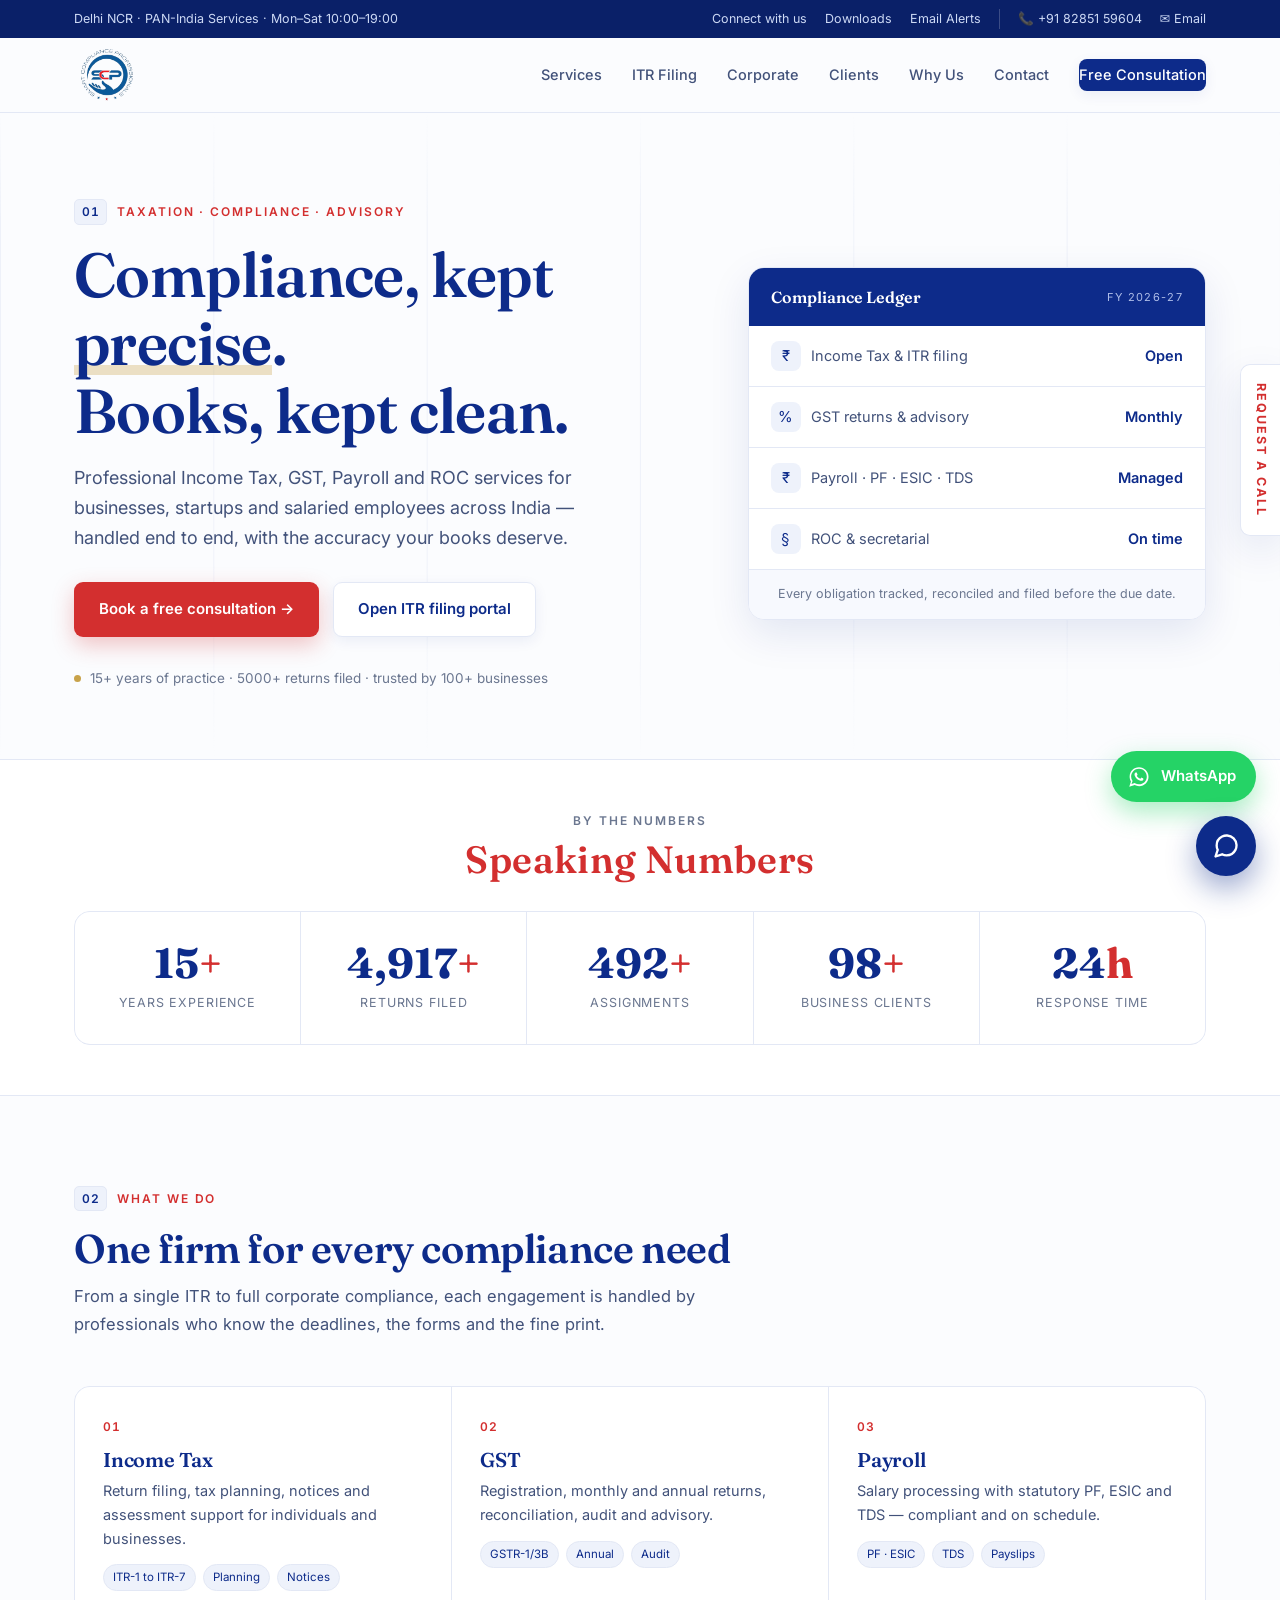
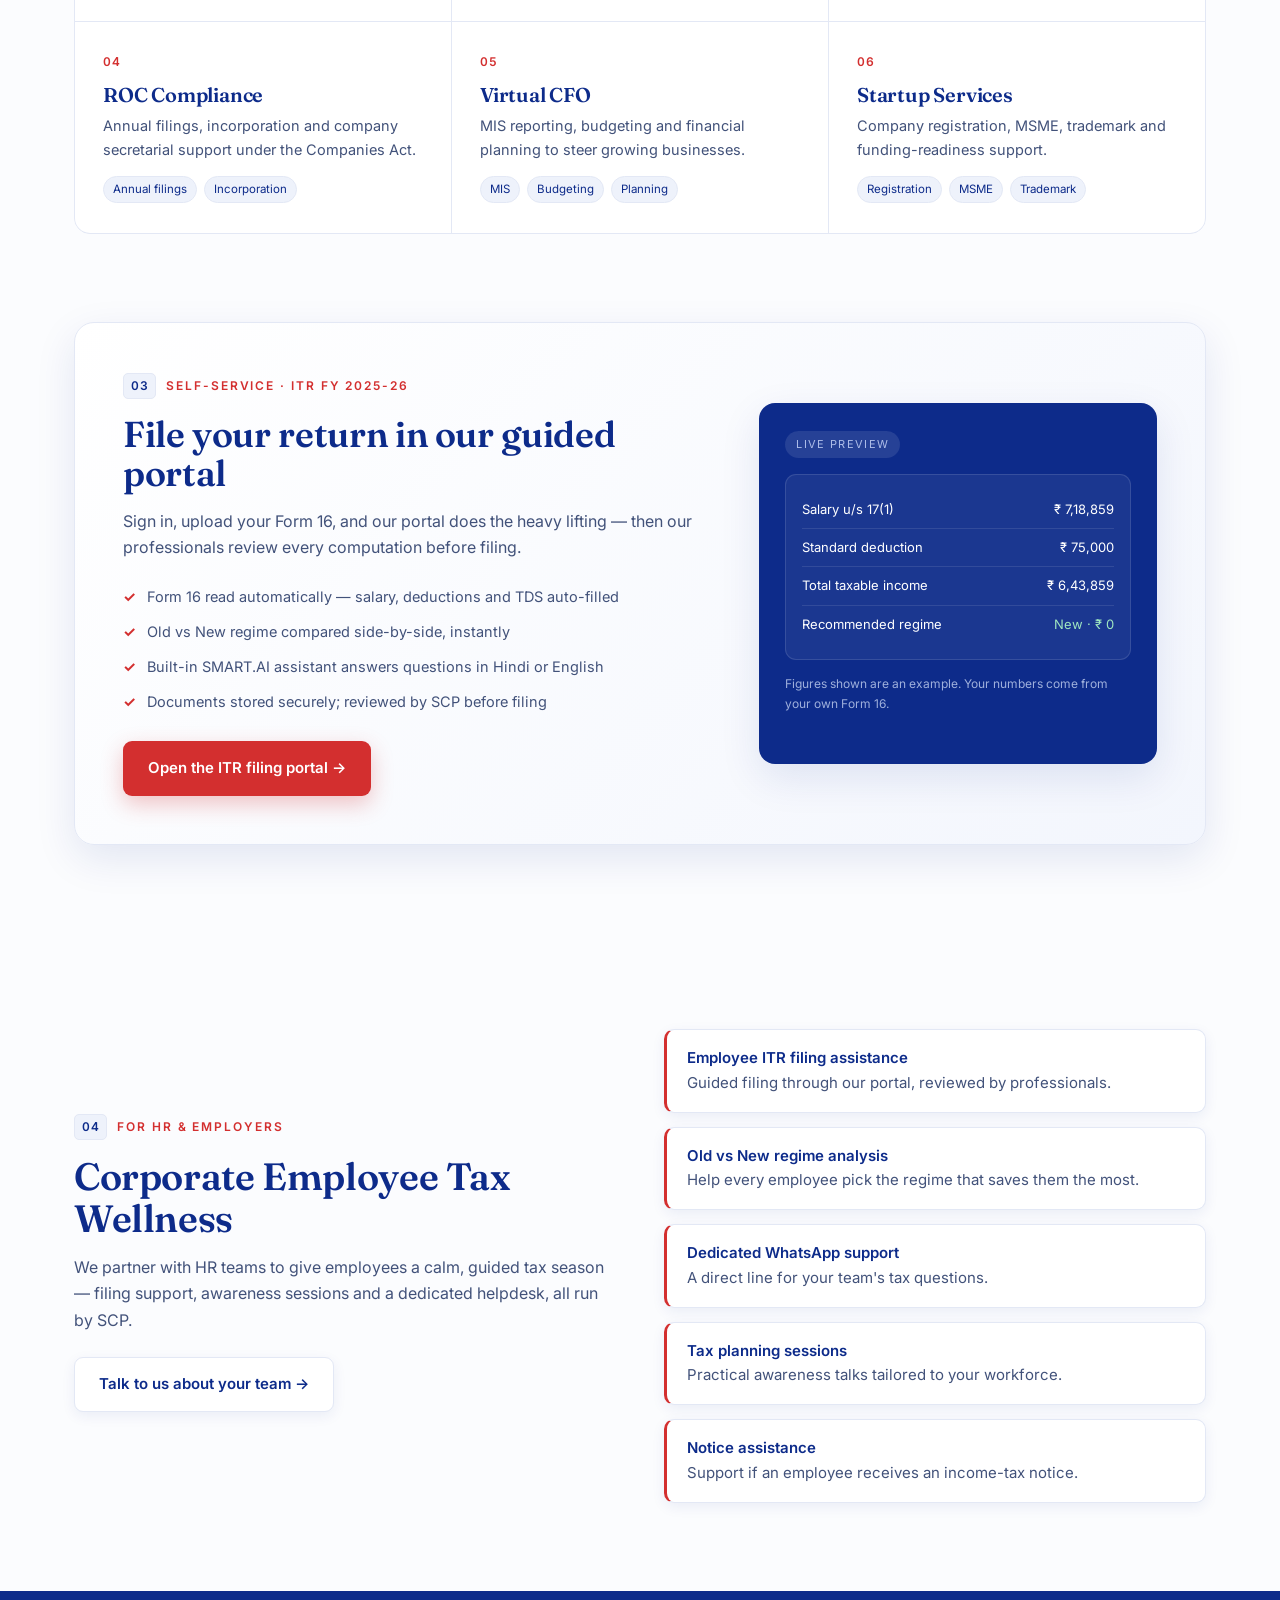
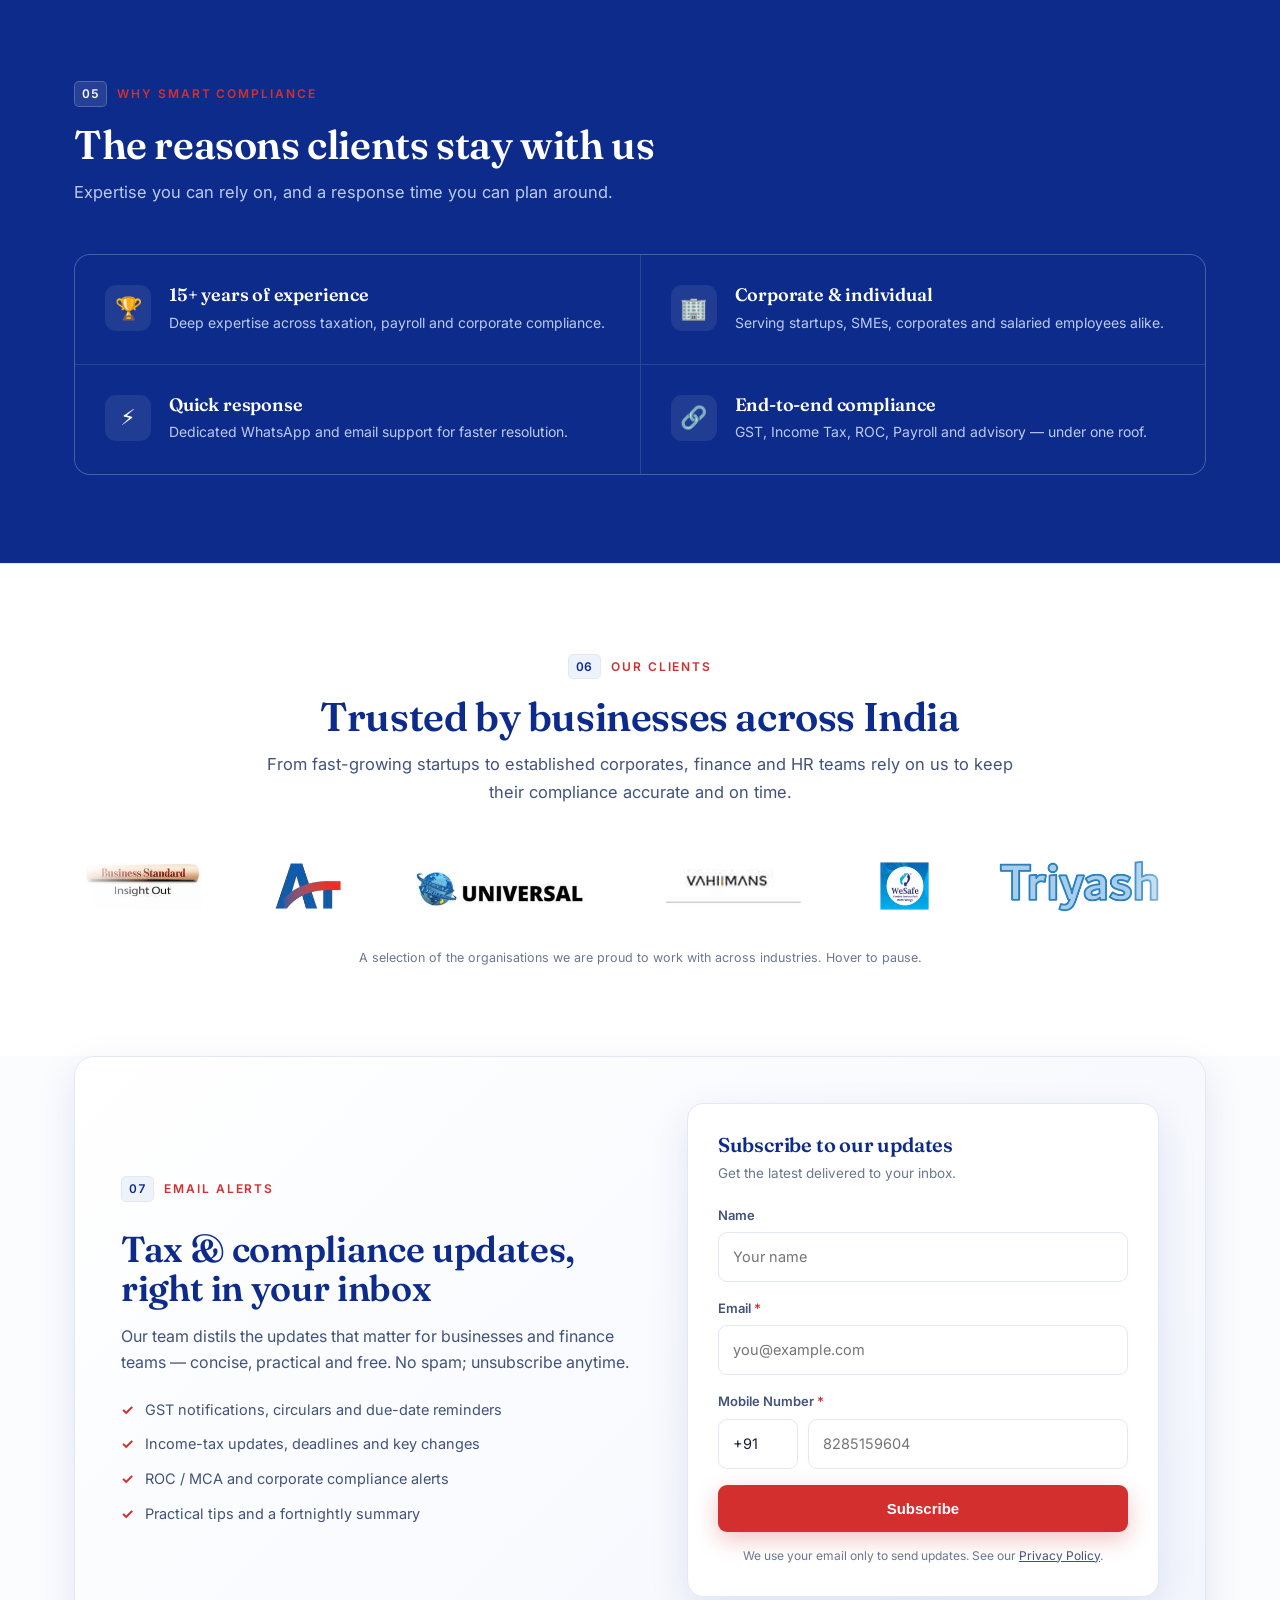
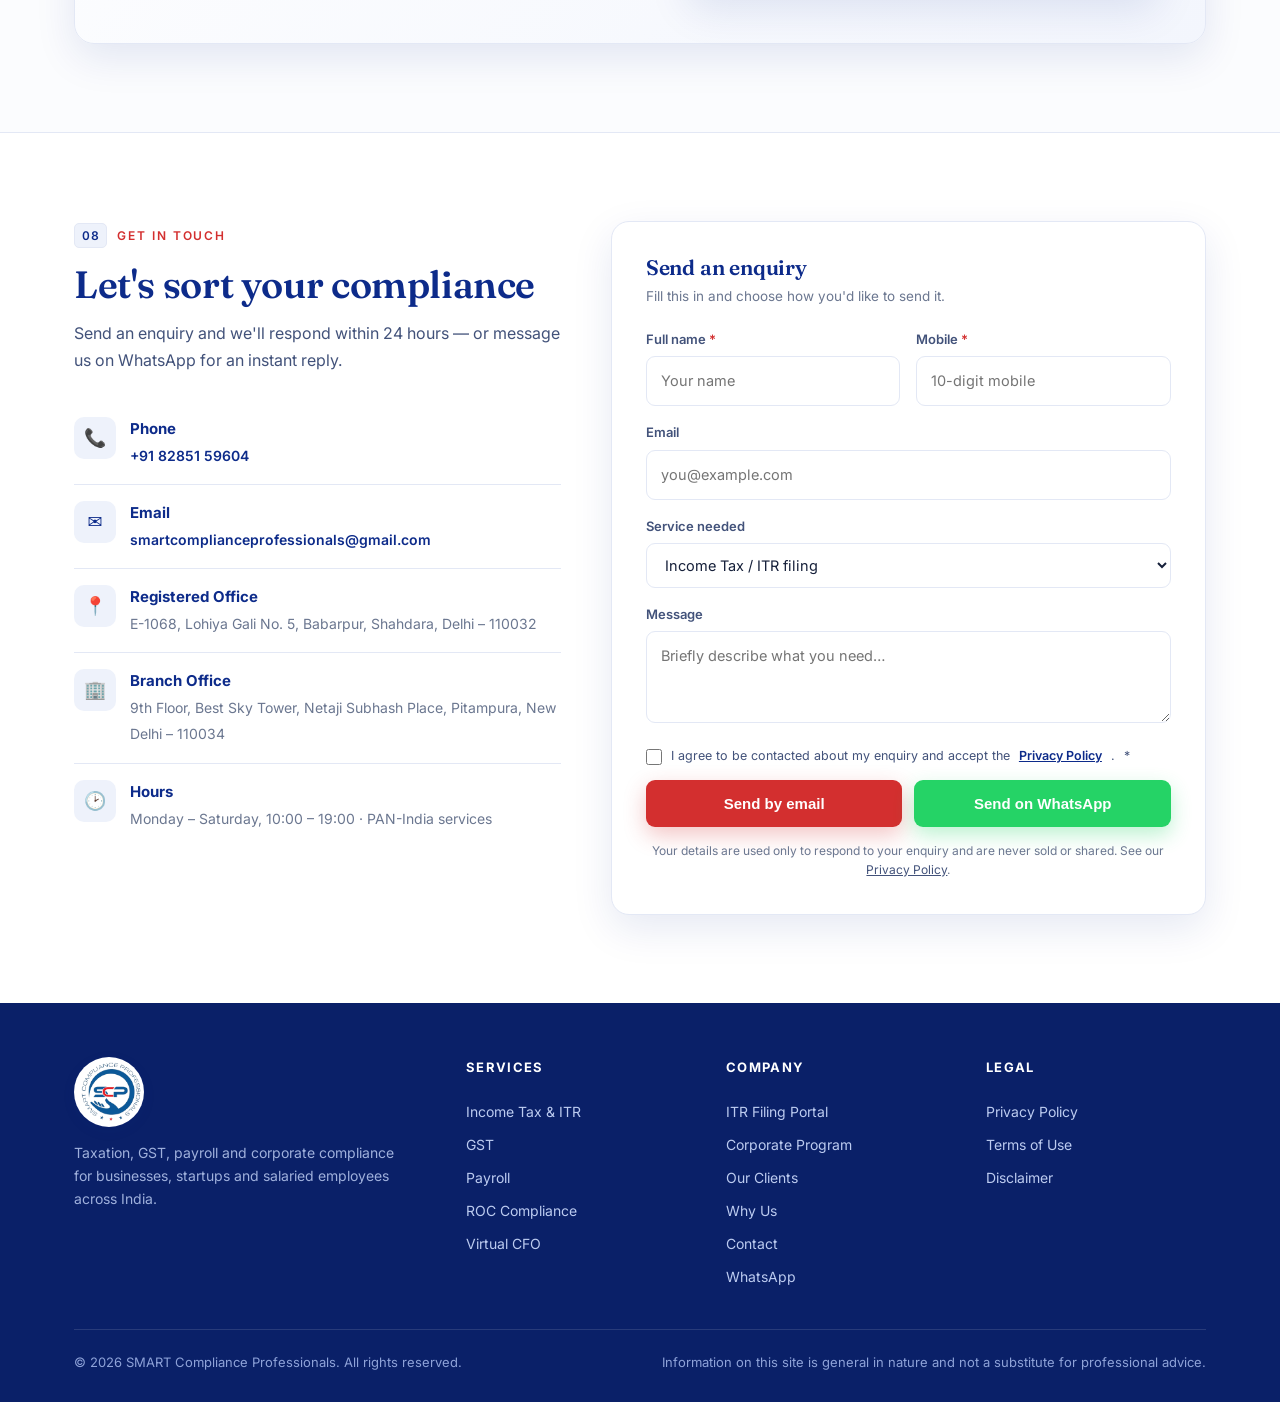
==== commit 5c4c04a9: "Update index.html" ====
--- a/index.html
+++ b/index.html
@@ -1,6 +1,7 @@
 <!DOCTYPE html>
 <html lang="en">
 <head>
+  <meta name="google-site-verification" content="IQiA1u41nymj5WCrCblxNfOpmob3Lfw4BCvDM85yQ7g" />
   <script type="text/javascript">
     (function(c,l,a,r,i,t,y){
         c[a]=c[a]||function(){(c[a].q=c[a].q||[]).push(arguments)};
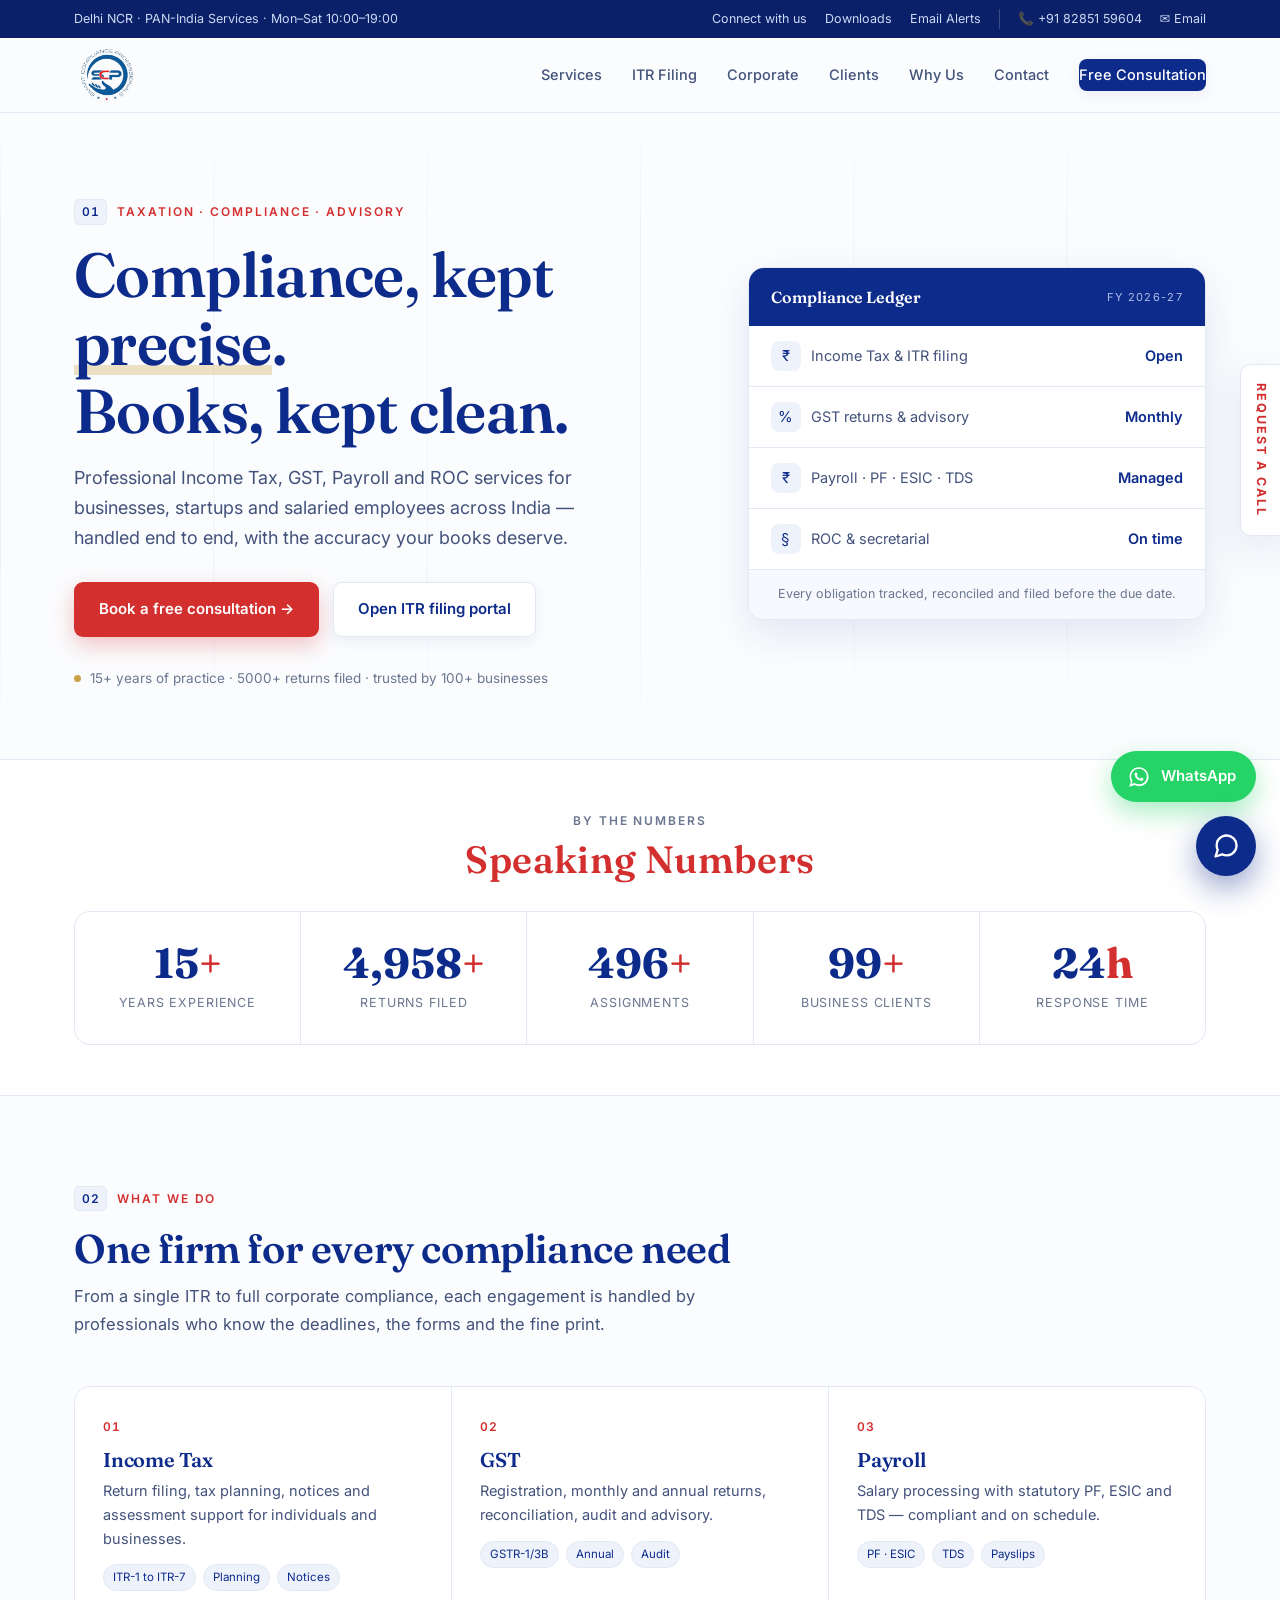
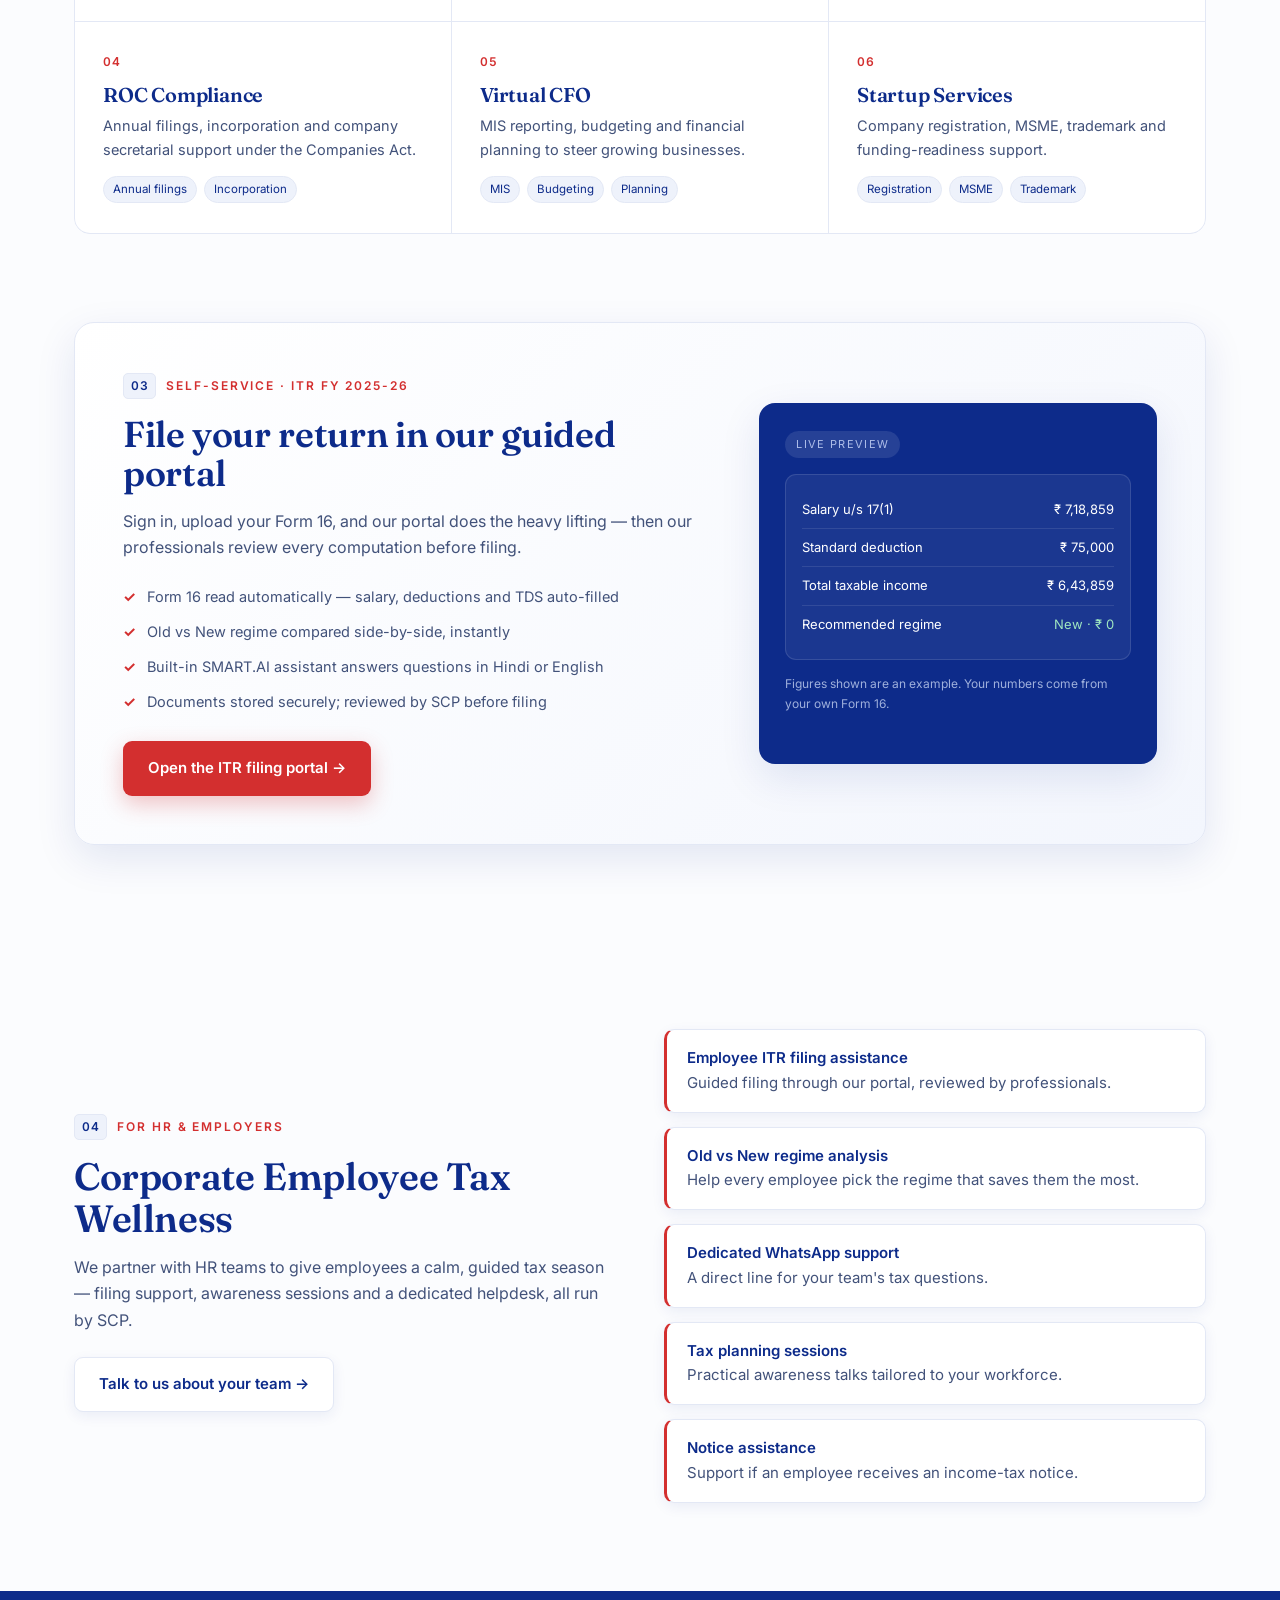
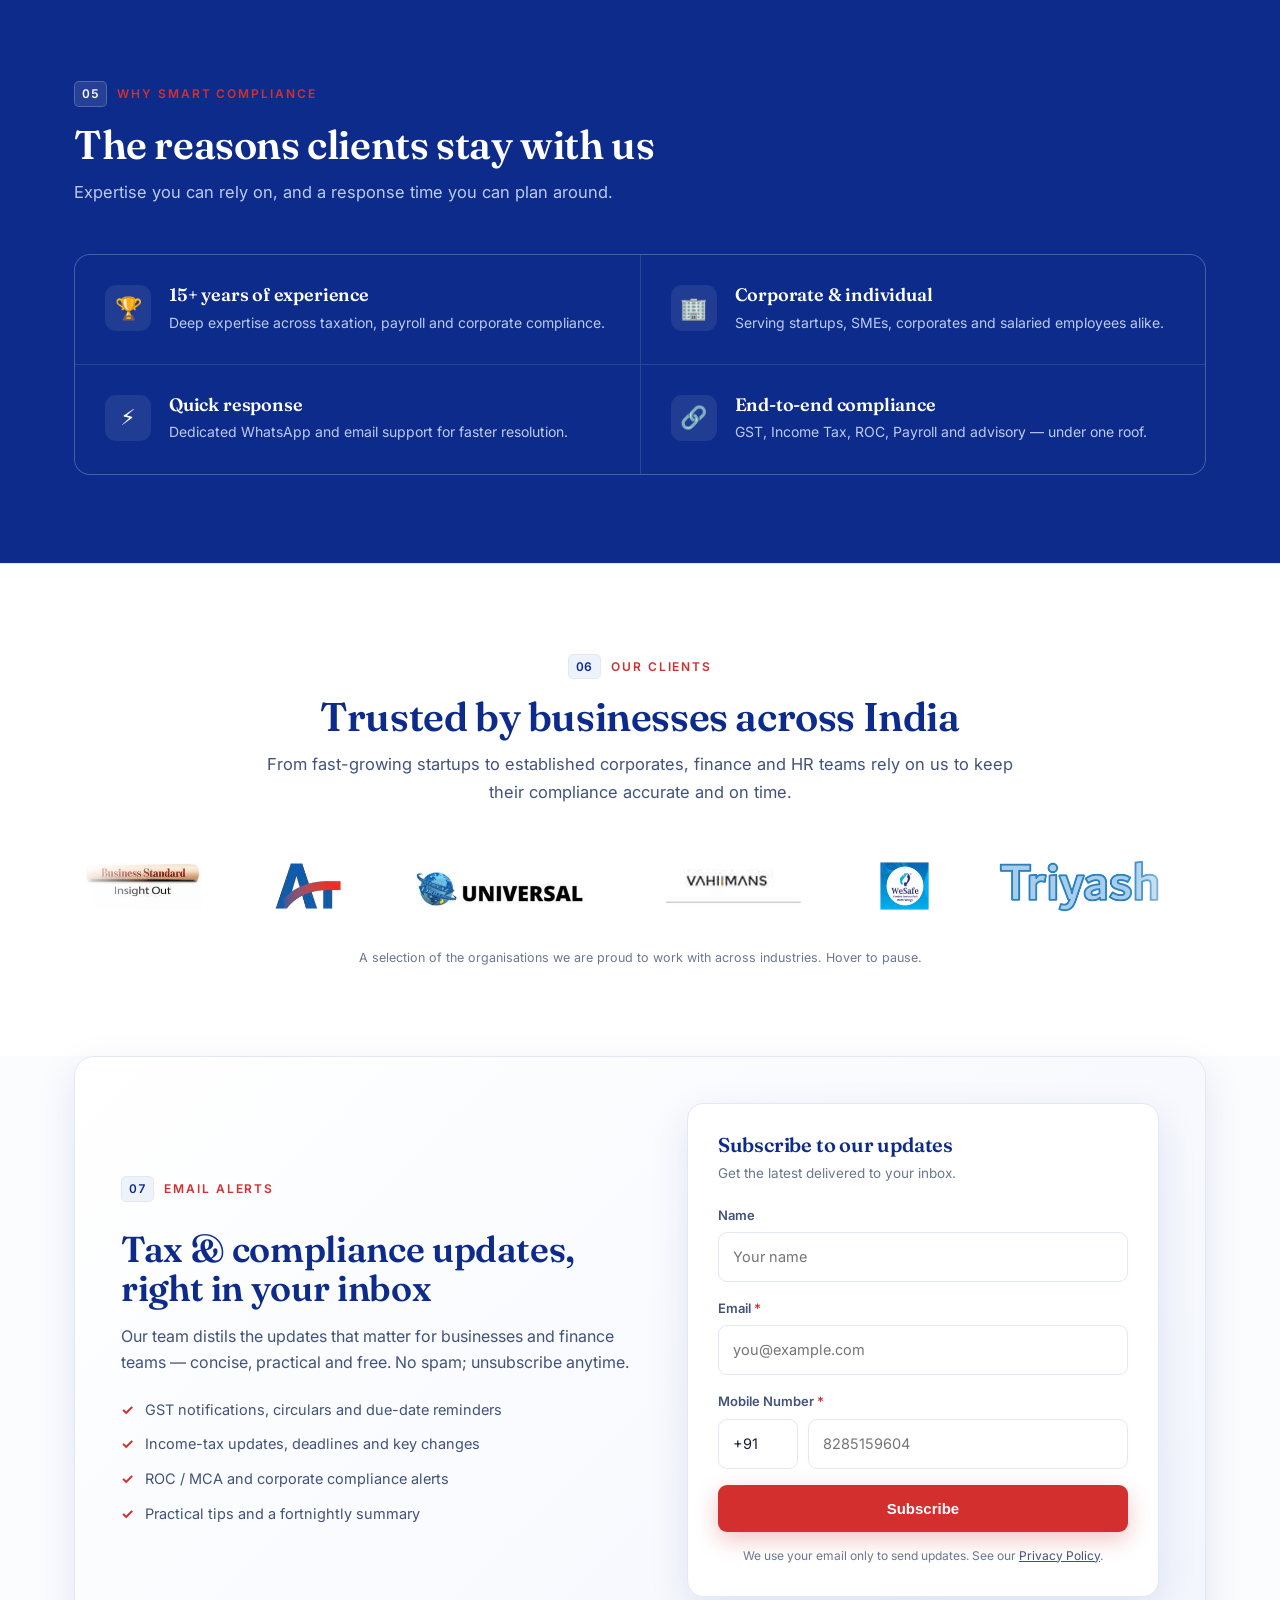
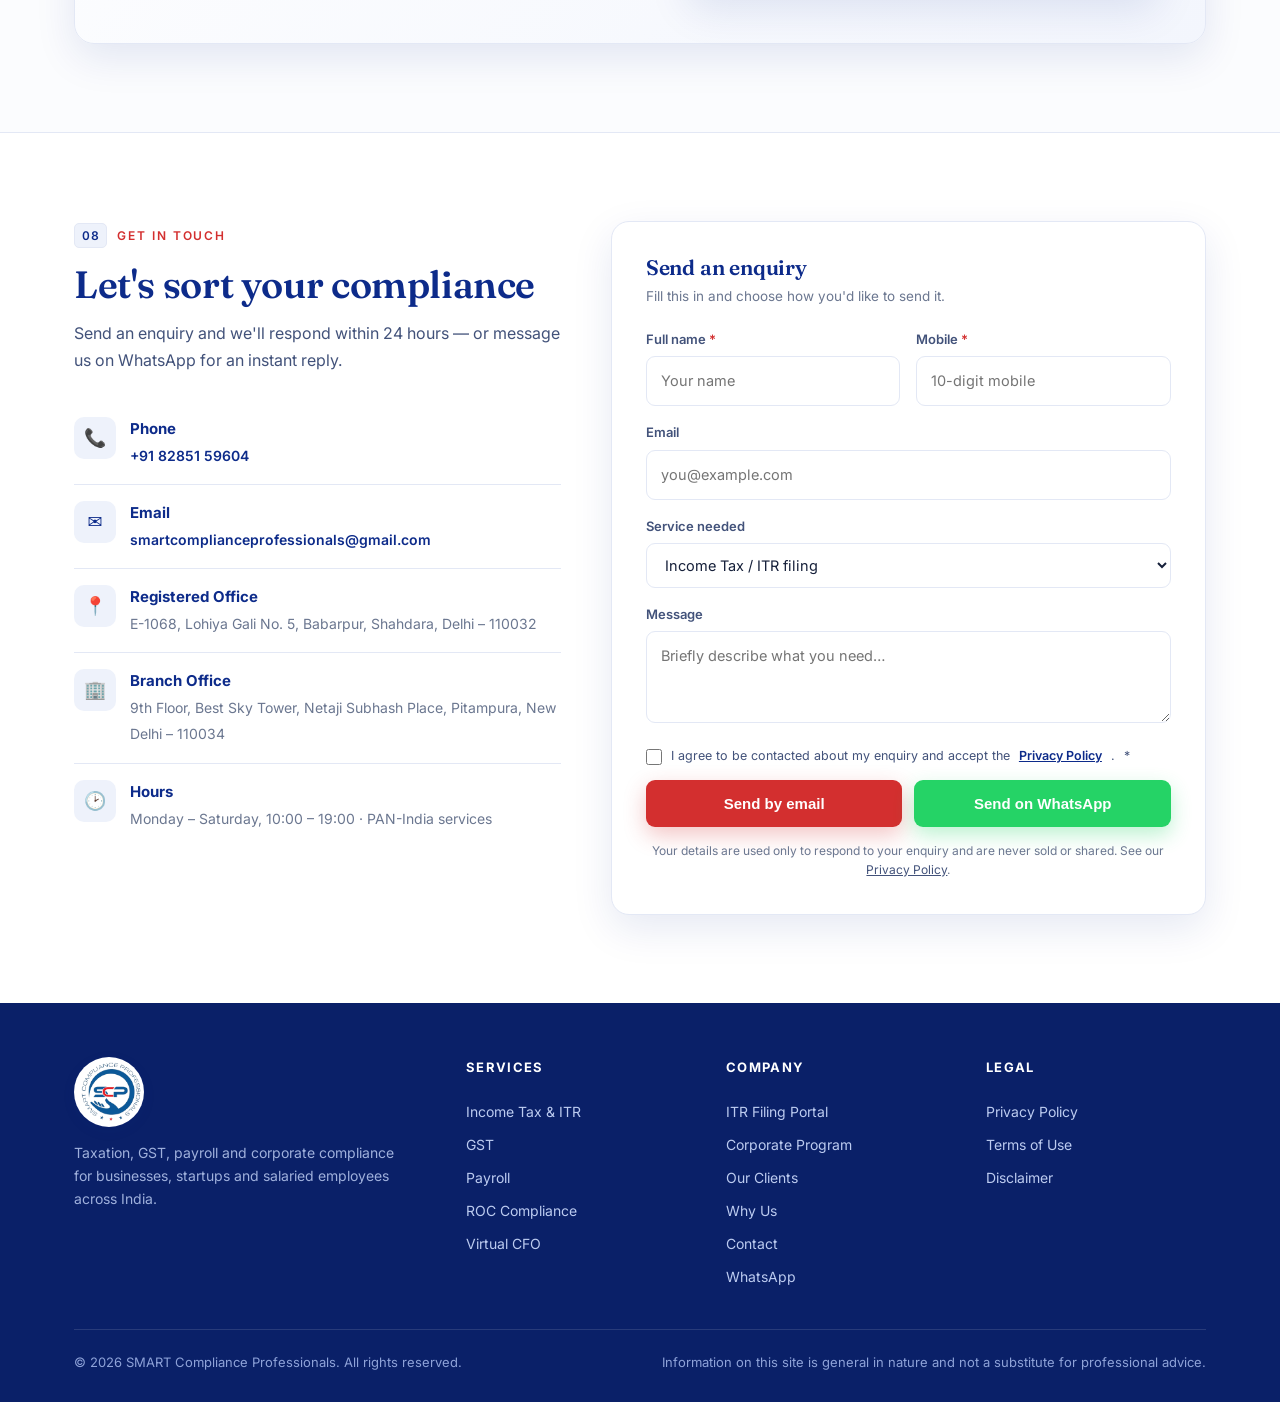
==== commit 0a95d081: "Update canonical and Open Graph URLs in index.html" ====
--- a/index.html
+++ b/index.html
@@ -15,7 +15,7 @@
 <meta name="description" content="Chartered accountancy and compliance services in Delhi NCR — Income Tax, GST, Payroll, ROC, Virtual CFO and ITR filing for businesses, startups and salaried employees across India.">
 
 <!-- TODO: set your live domain in the 3 places marked YOUR-DOMAIN below -->
-<link rel="canonical" href="https://YOUR-DOMAIN/">
+<link rel="canonical" href="https://smart-website.smartcomplianceprofessionals.workers.dev/">
 <meta name="robots" content="index,follow">
 <meta name="theme-color" content="#0d2b8a">
 <link rel="icon" type="image/png" href="[data-uri]">
@@ -26,7 +26,7 @@
 <meta property="og:site_name" content="SMART Compliance Professionals">
 <meta property="og:title" content="SMART Compliance Professionals — Taxation, GST & Compliance Advisory">
 <meta property="og:description" content="Income Tax, GST, Payroll, ROC and ITR filing for businesses, startups and salaried employees across India.">
-<meta property="og:url" content="https://YOUR-DOMAIN/">
+<meta property="og:url" content="https://smart-website.smartcomplianceprofessionals.workers.dev/">
 <meta property="og:image" content="https://raw.githubusercontent.com/smartcomplianceprofessionals-ui/smart-website/main/SMART_Logo-final.png">
 <meta name="twitter:card" content="summary">
 <meta name="twitter:title" content="SMART Compliance Professionals">
@@ -40,7 +40,7 @@
   "@type": "AccountingService",
   "name": "SMART Compliance Professionals",
   "description": "Outsourcing and consulting firm providing Income Tax, GST, Payroll, ROC and corporate compliance services across India.",
-  "url": "https://YOUR-DOMAIN/",
+  "url": "https://smart-website.smartcomplianceprofessionals.workers.dev/",
   "email": "smartcomplianceprofessionals@gmail.com",
   "telephone": ["+91-8285159604"],
   "areaServed": "IN",
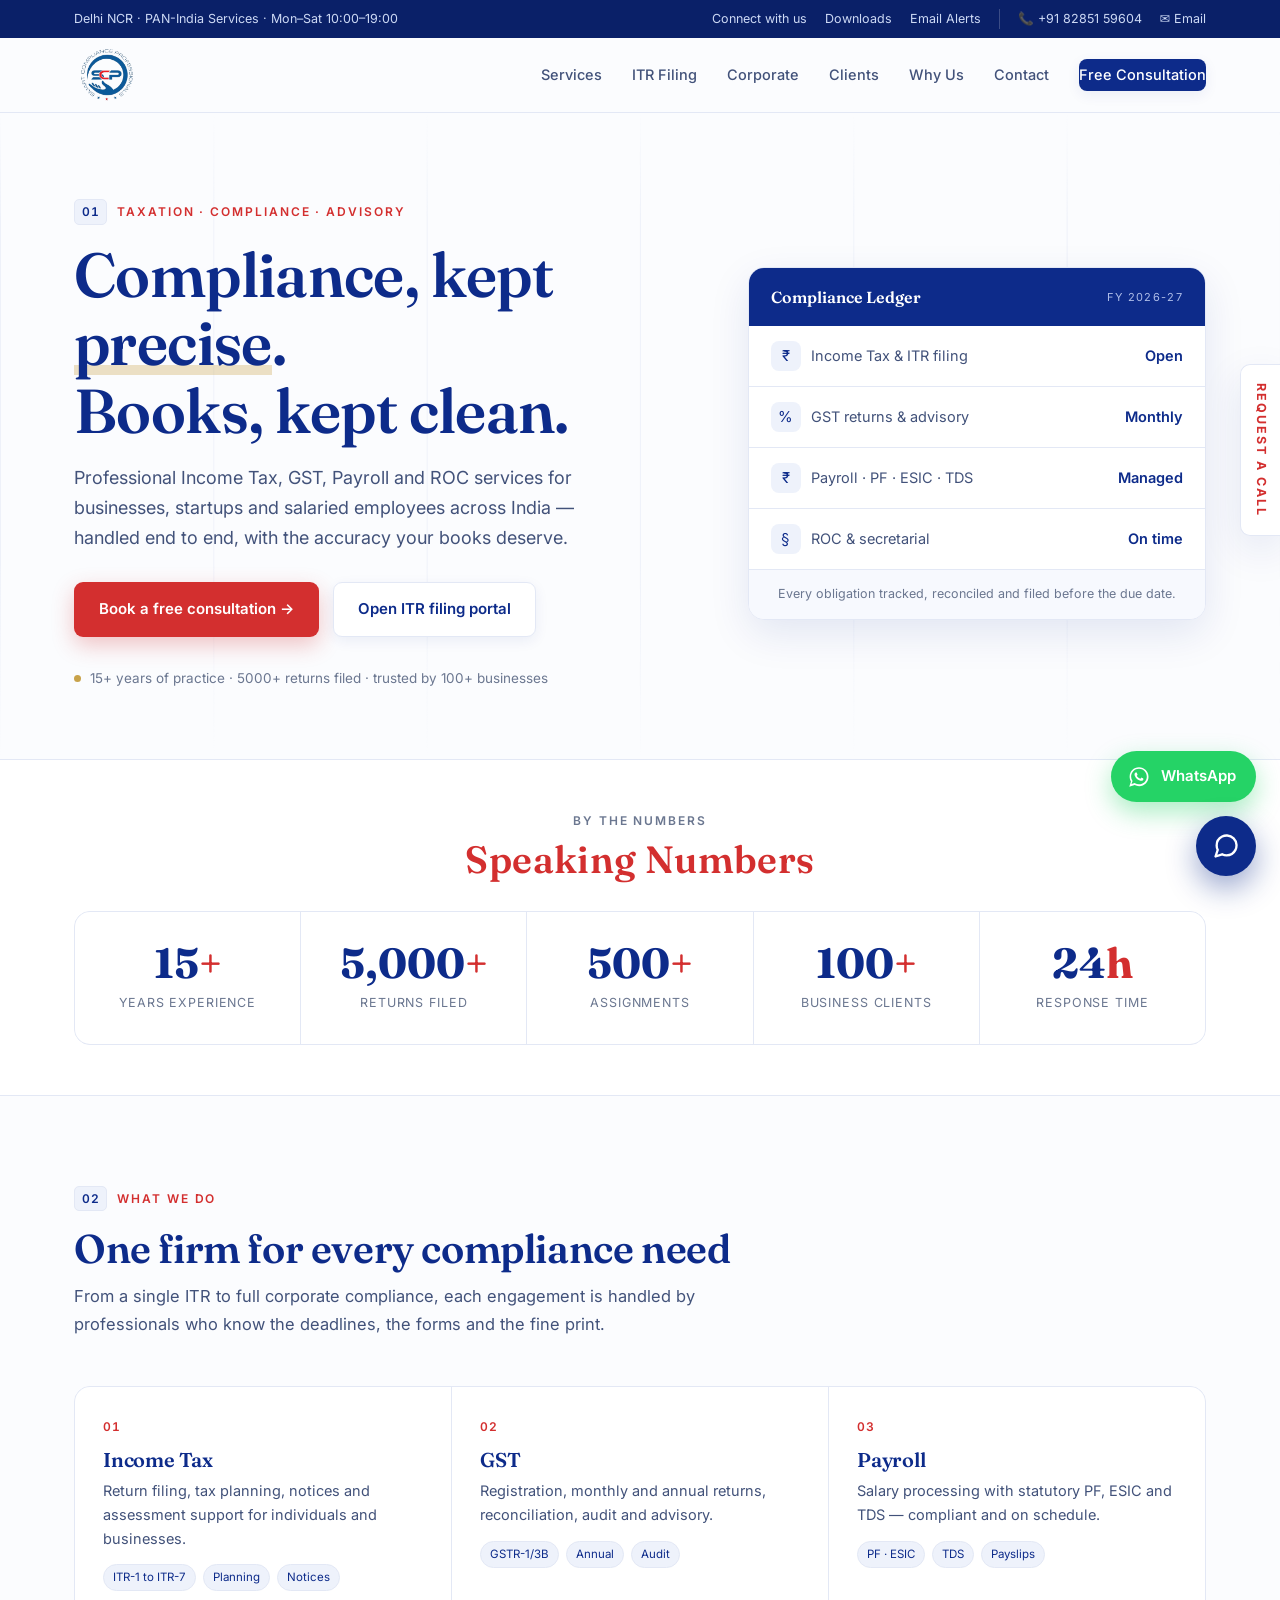
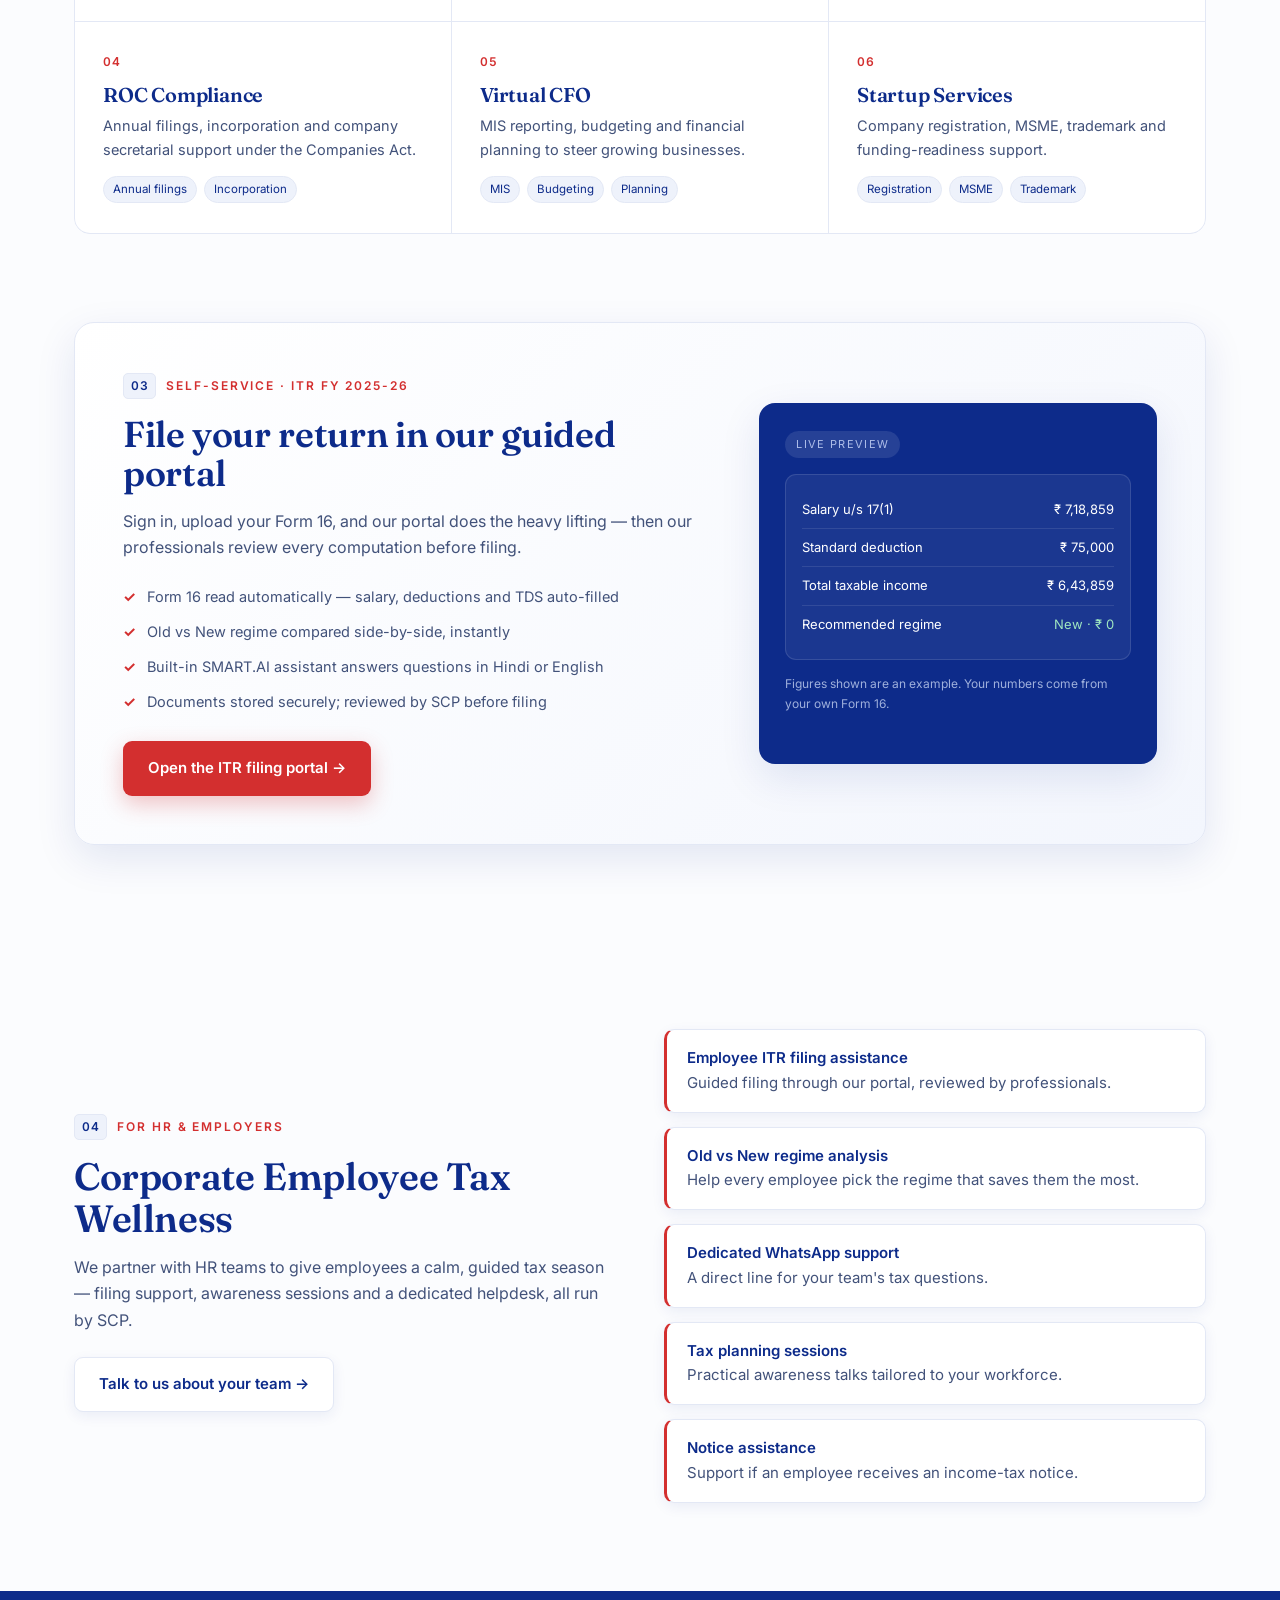
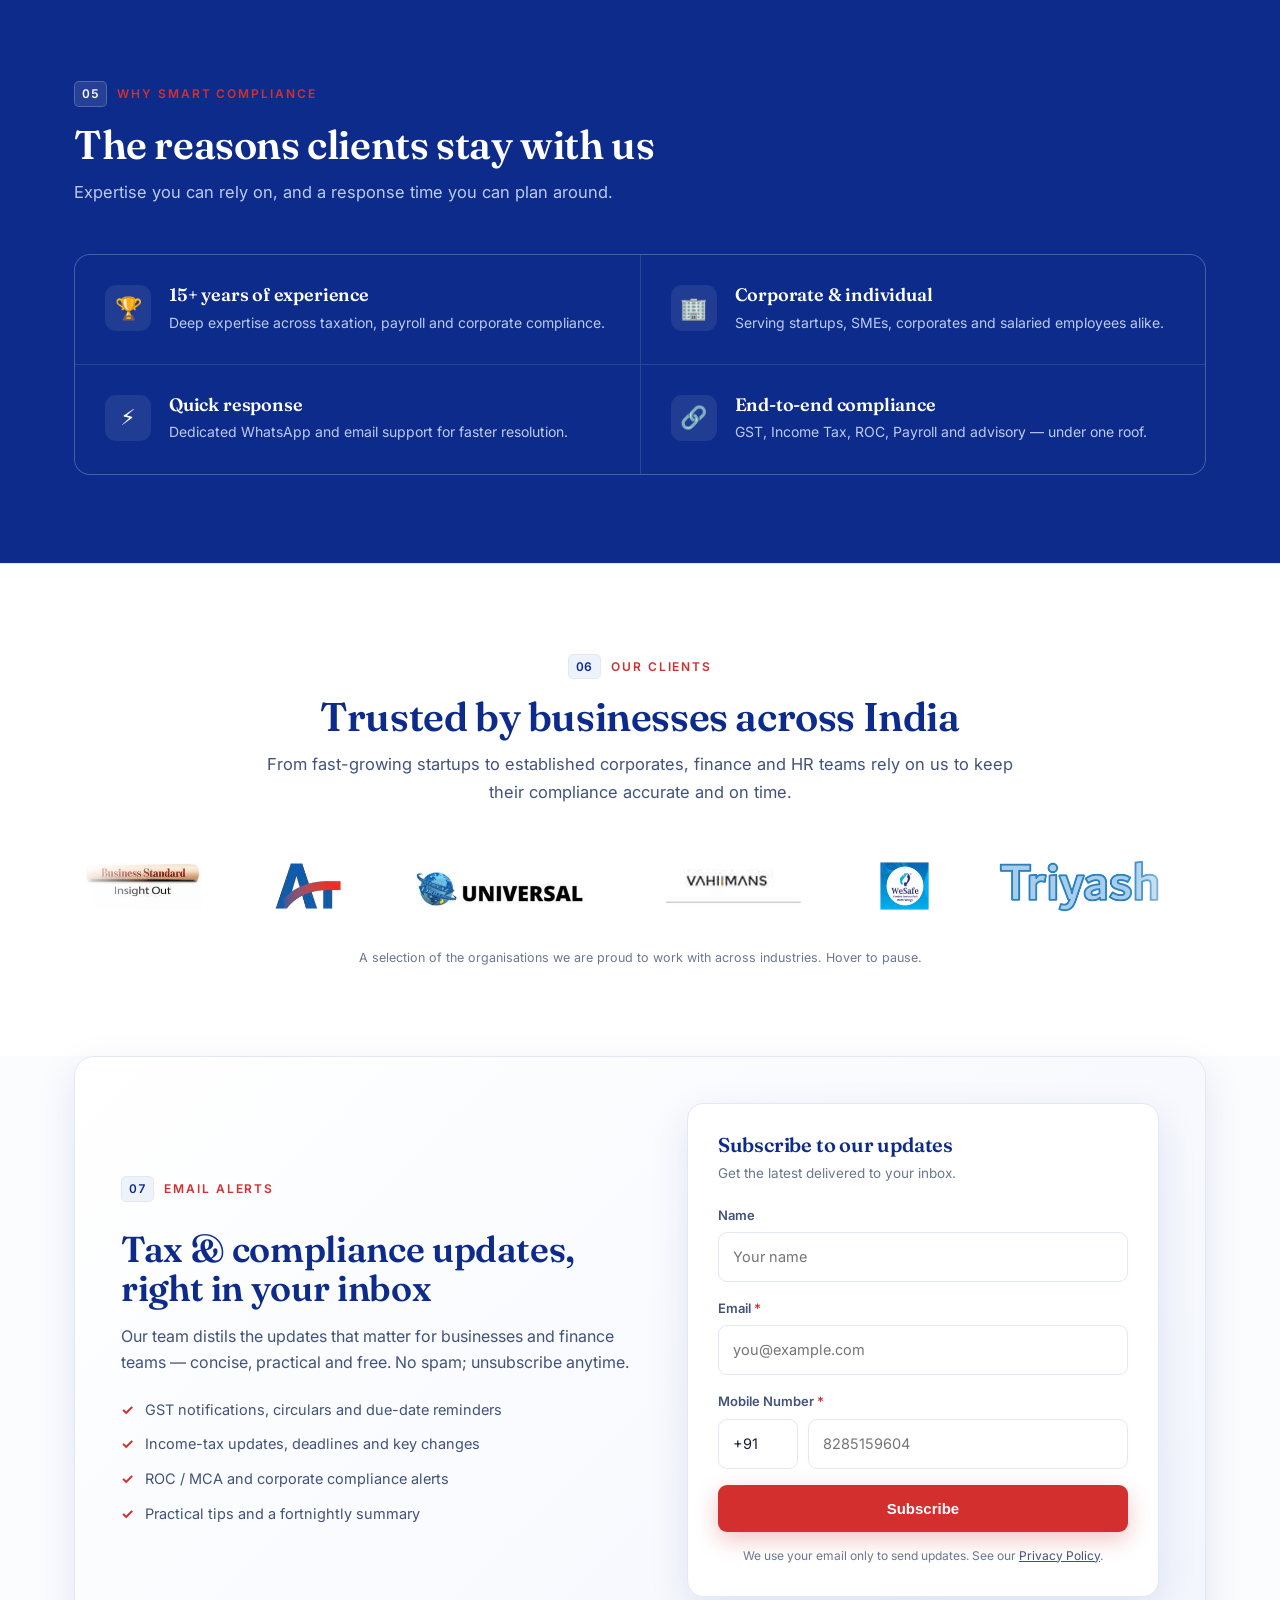
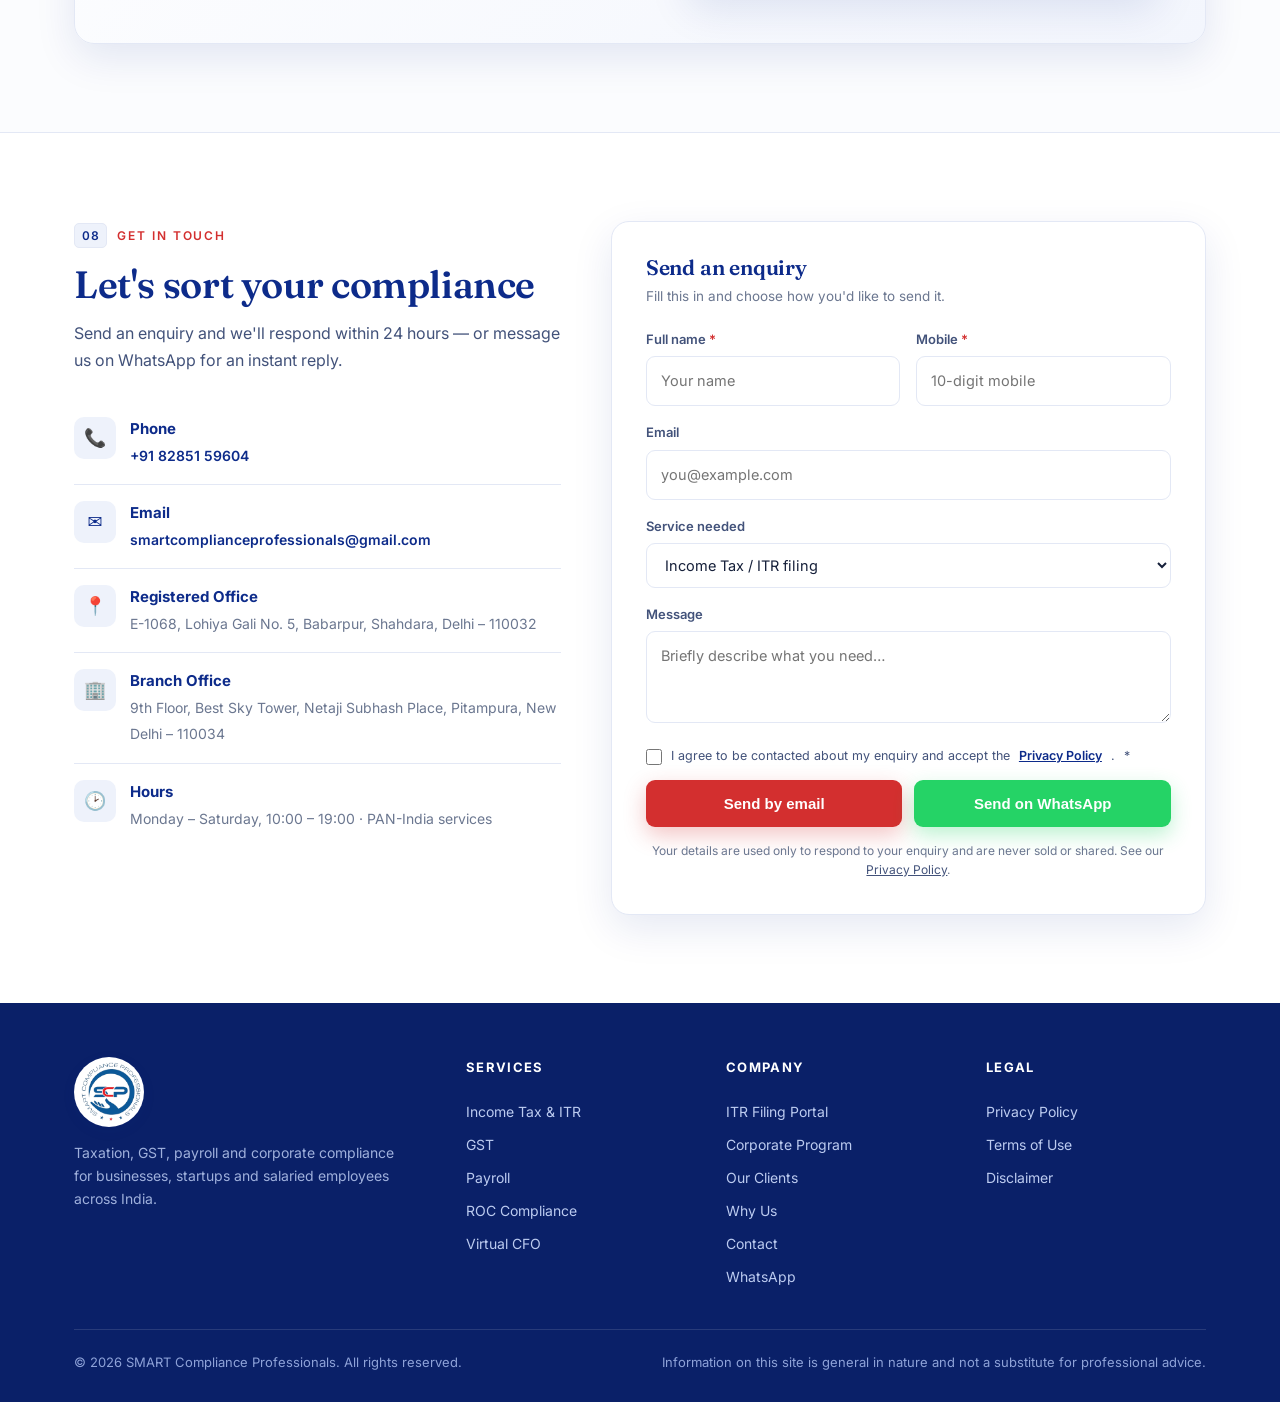
==== commit dfa81c7b: "Update title and meta description for SEO" ====
--- a/index.html
+++ b/index.html
@@ -11,8 +11,9 @@
 </script>
 <meta charset="UTF-8">
 <meta name="viewport" content="width=device-width, initial-scale=1.0">
-<title>SMART Compliance Professionals — Taxation, GST & Compliance Advisory</title>
-<meta name="description" content="Chartered accountancy and compliance services in Delhi NCR — Income Tax, GST, Payroll, ROC, Virtual CFO and ITR filing for businesses, startups and salaried employees across India.">
+<title>CA in Babarpur, Shahdara | ITR, GST & Tax Filing — SMART Compliance</title>
+<meta name="description" content="Chartered accountants in Babarpur, Shahdara, Delhi. ITR filing, GST registration & returns, accounting, TDS and ROC compliance for individuals & businesses. Call +91 82851 59604.">
+<meta name="keywords" content="CA in Babarpur, chartered accountant Shahdara, CA services Babarpur Shahdara, ITR filing Babarpur, GST registration Shahdara, accountant Shahdara Delhi, tax consultant Babarpur, income tax filing Shahdara">
 
 <!-- TODO: set your live domain in the 3 places marked YOUR-DOMAIN below -->
 <link rel="canonical" href="https://smart-website.smartcomplianceprofessionals.workers.dev/">
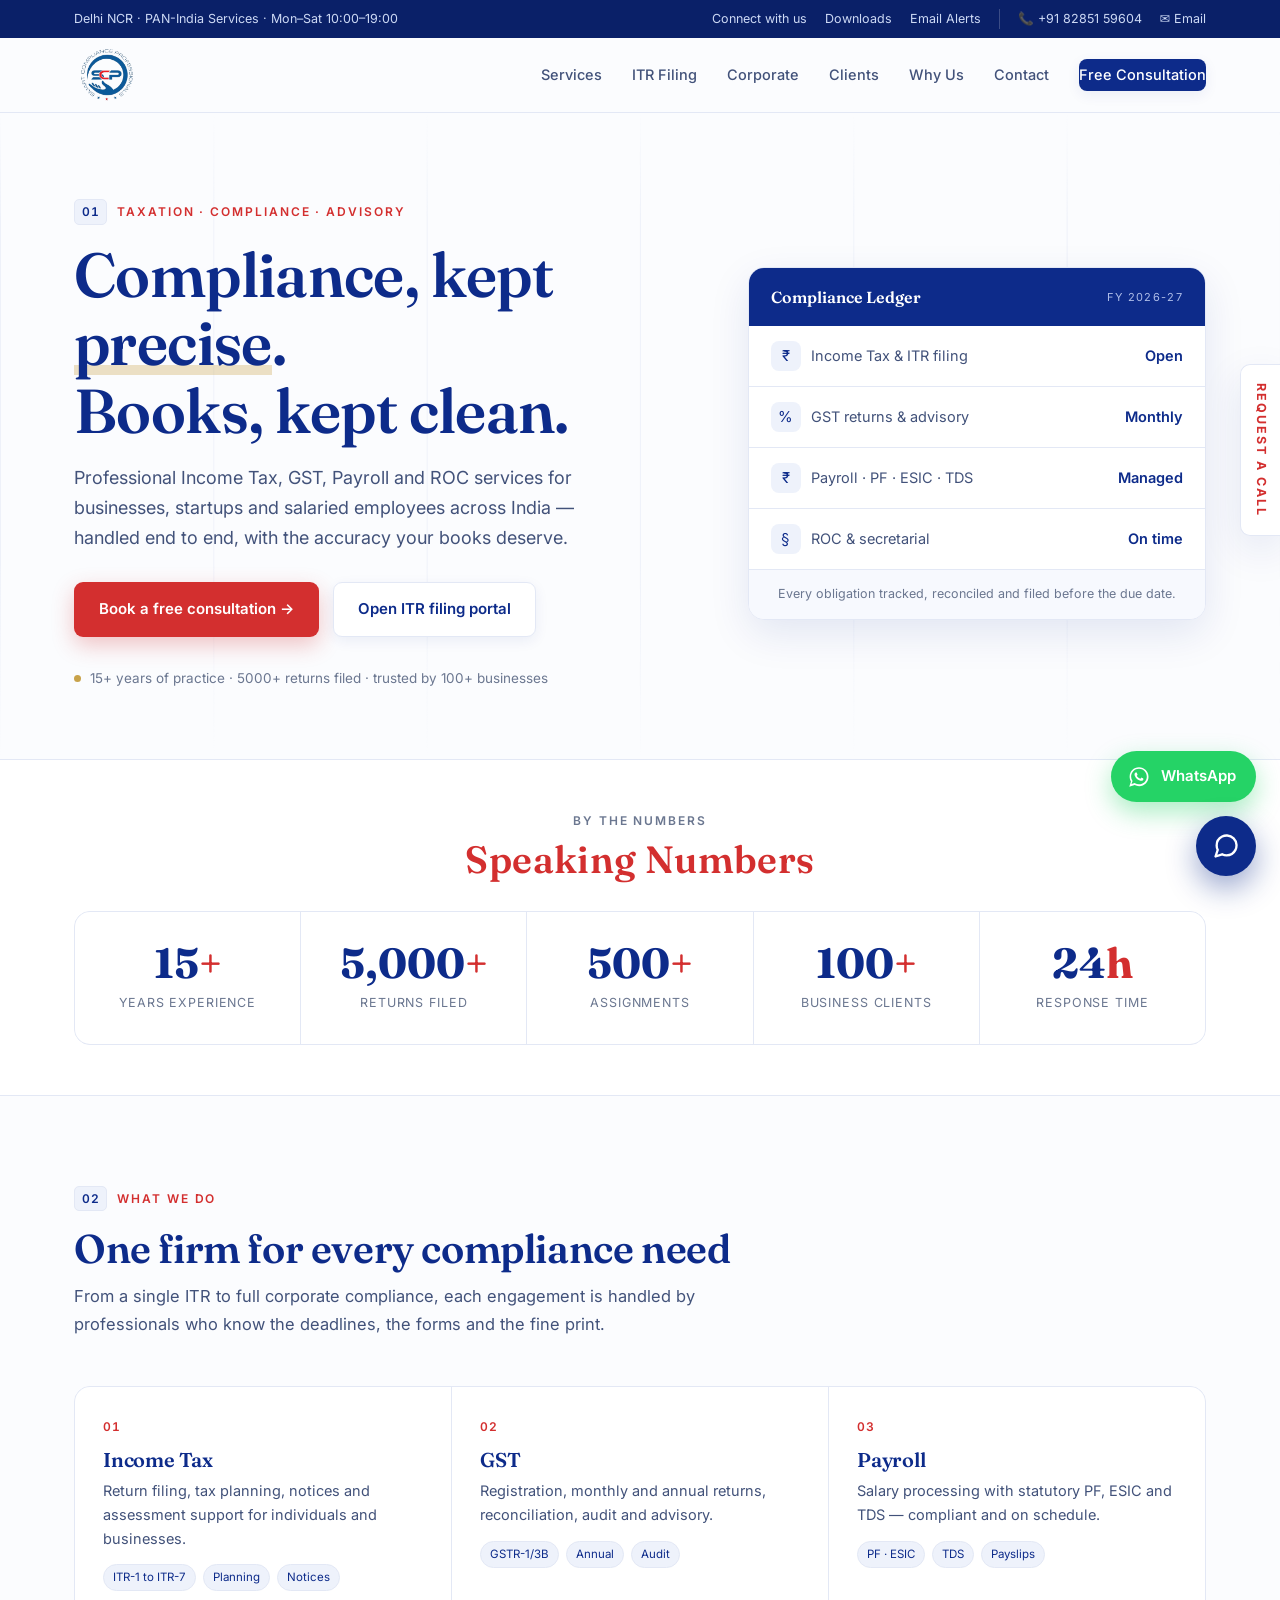
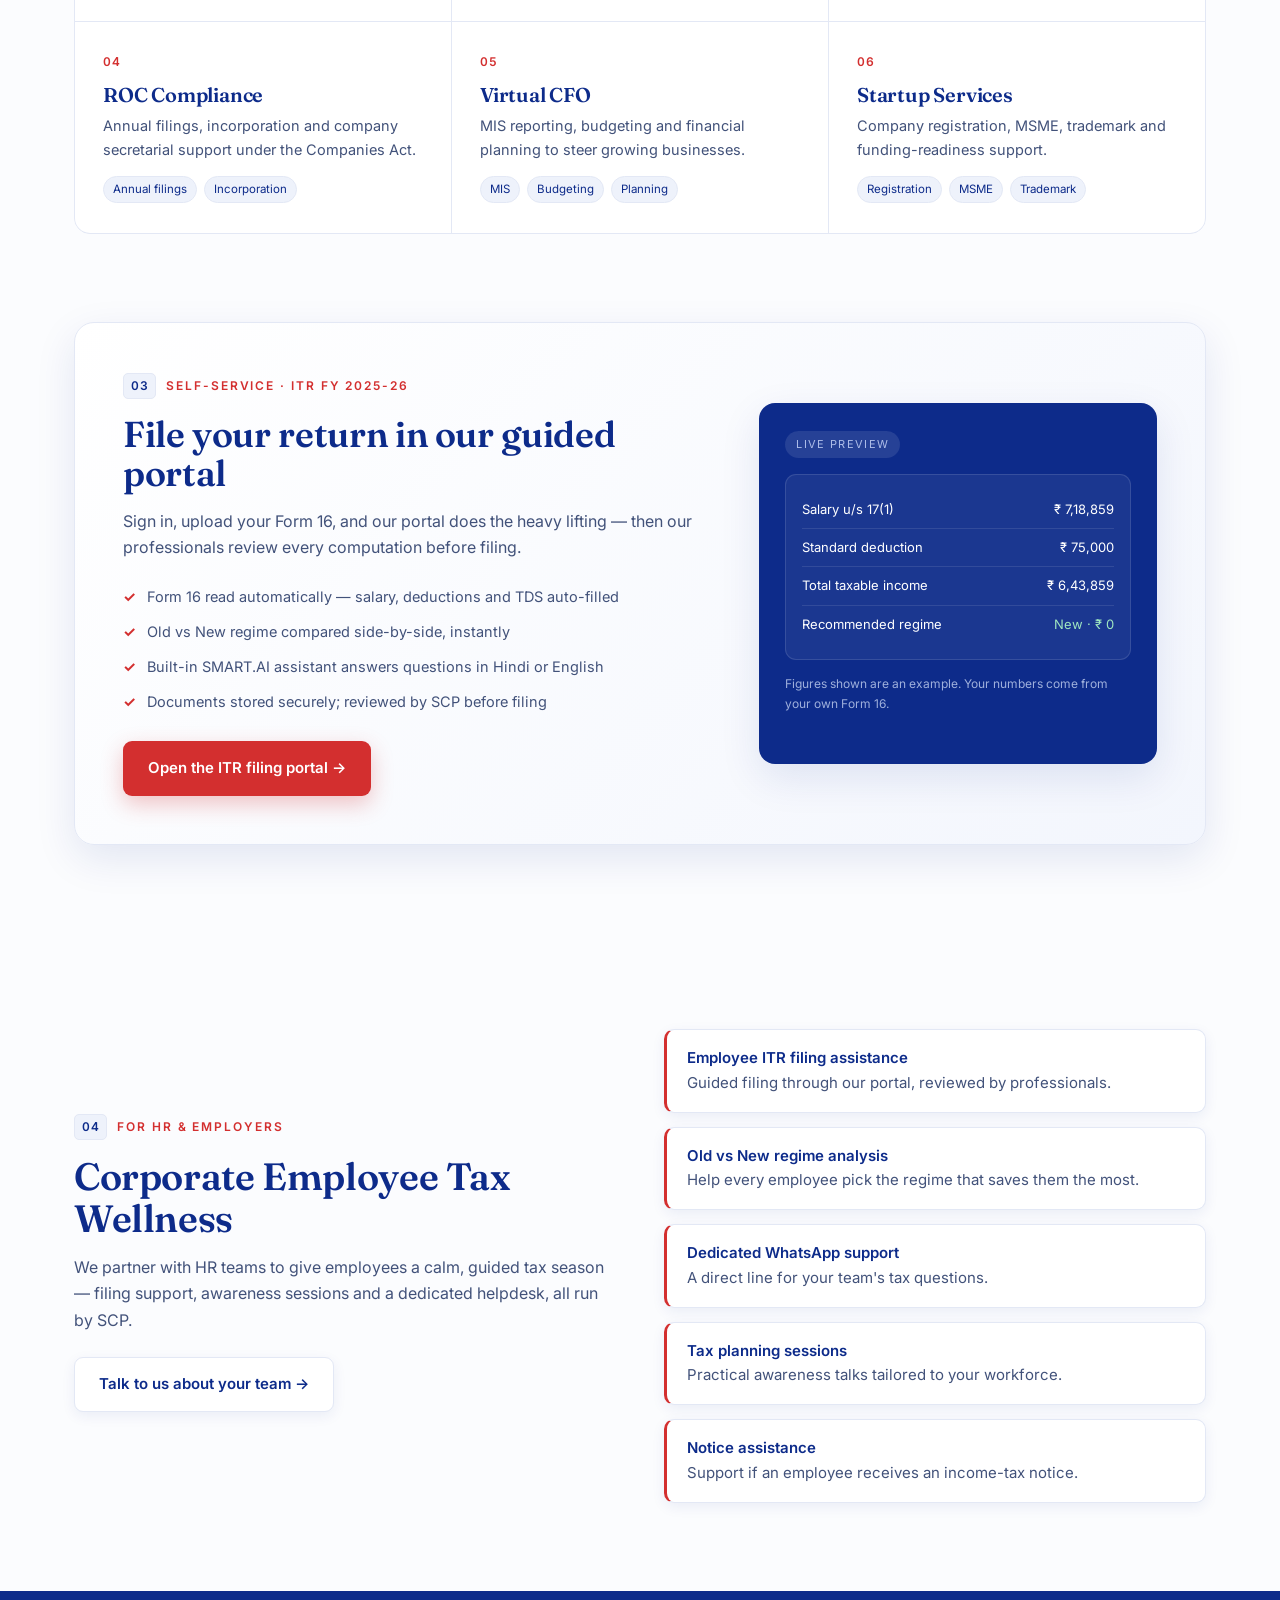
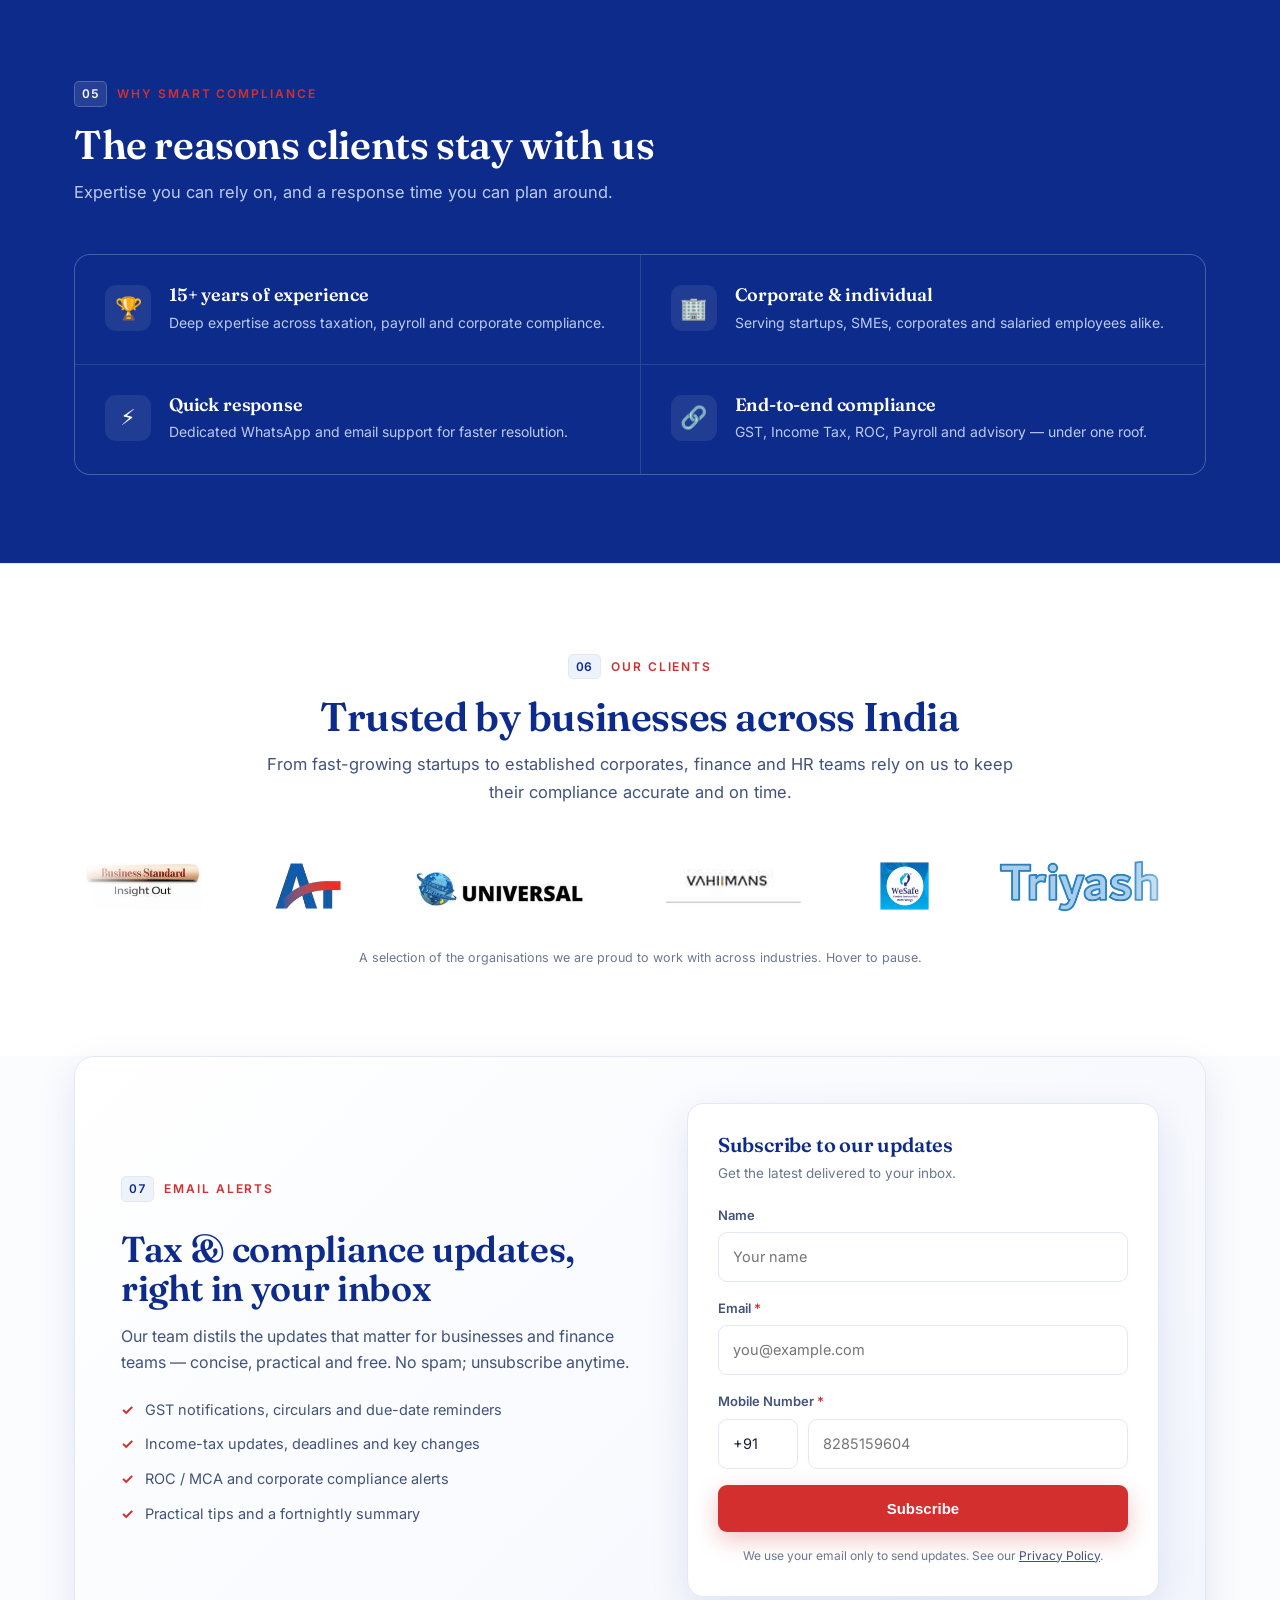
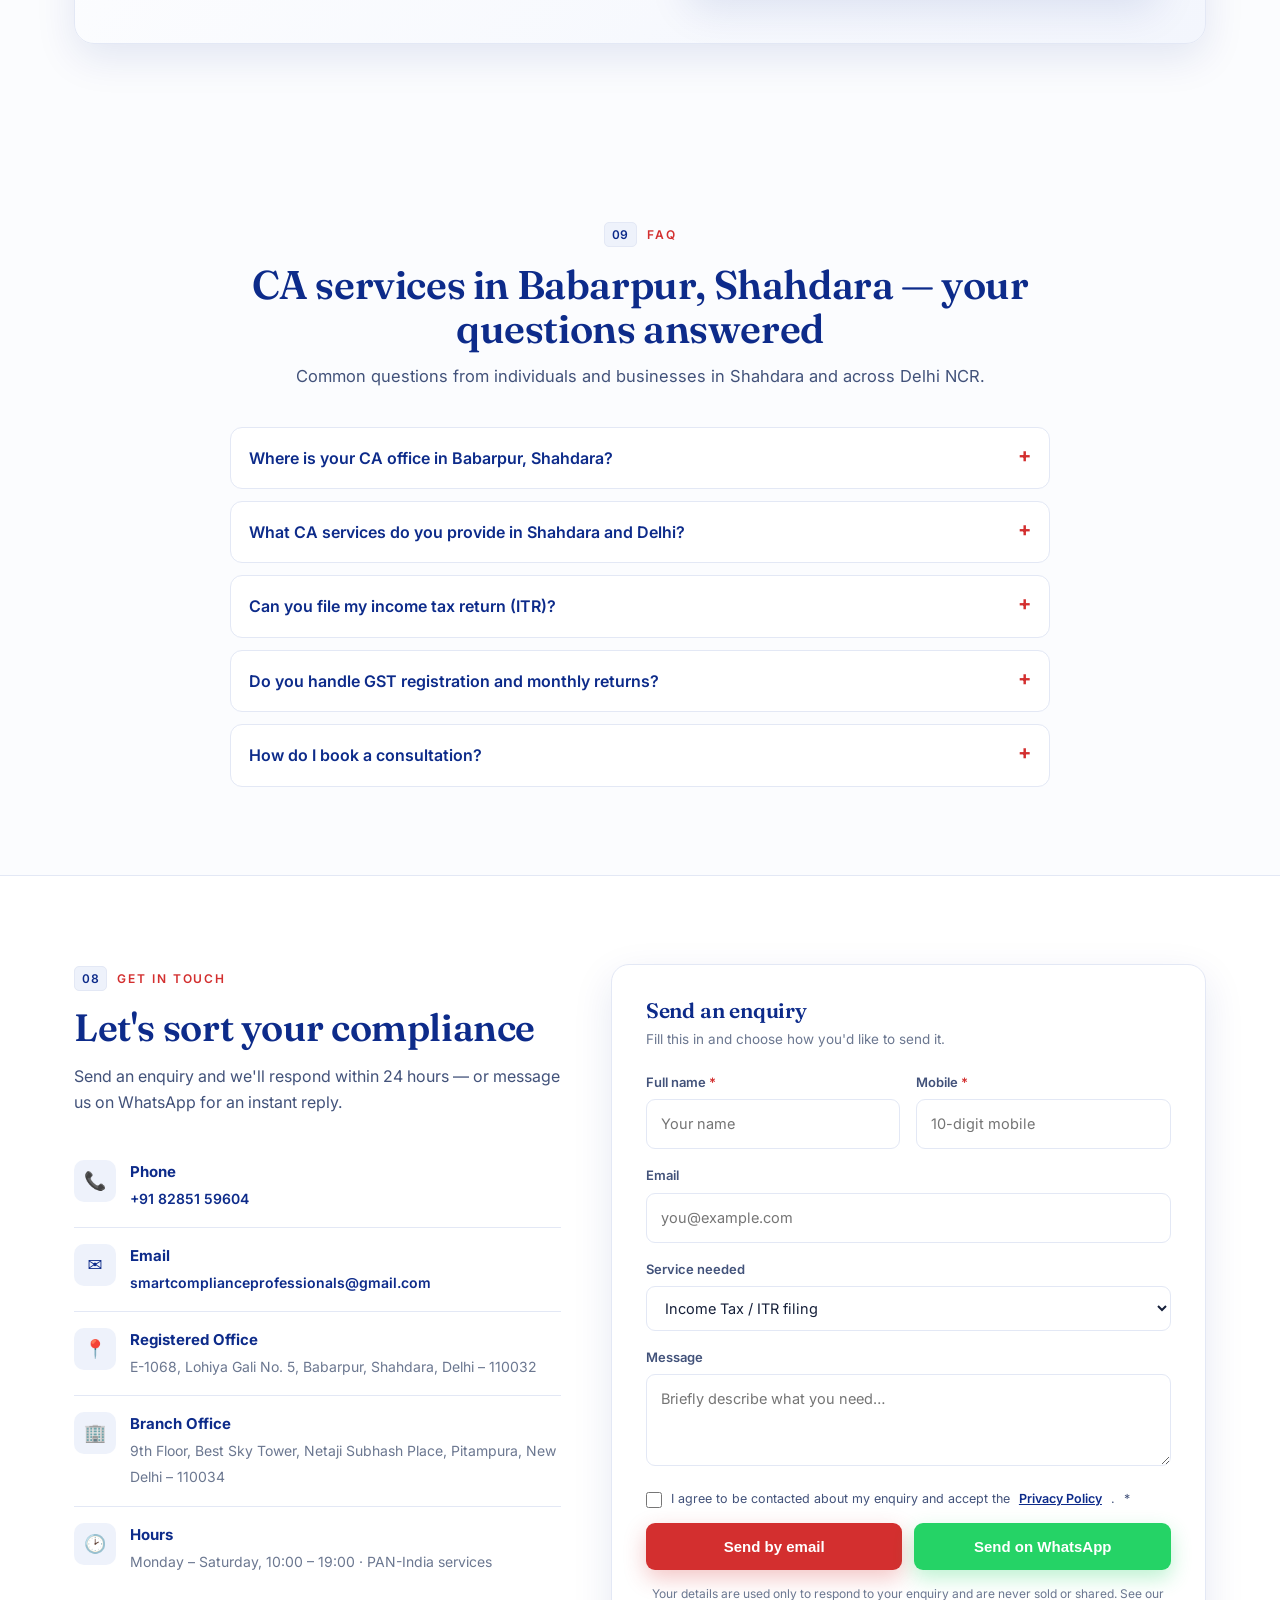
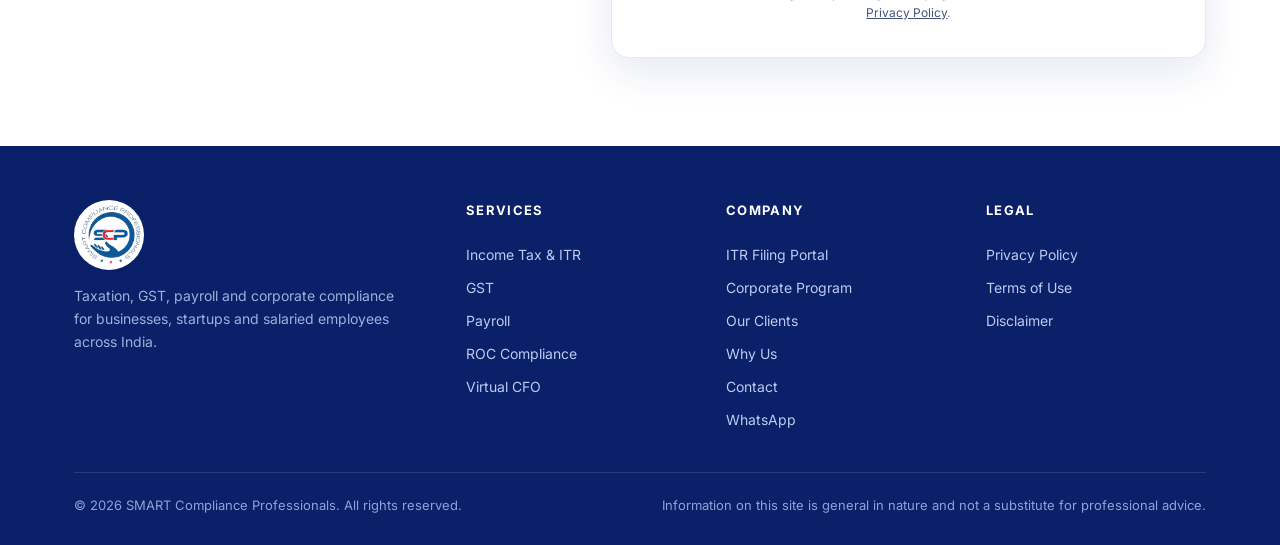
==== commit 091ec11b: "Add FAQ section for CA services Added FAQ section with questions and answers related to CA services " ====
--- a/index.html
+++ b/index.html
@@ -16,51 +16,101 @@
 <meta name="keywords" content="CA in Babarpur, chartered accountant Shahdara, CA services Babarpur Shahdara, ITR filing Babarpur, GST registration Shahdara, accountant Shahdara Delhi, tax consultant Babarpur, income tax filing Shahdara">
 
 <!-- TODO: set your live domain in the 3 places marked YOUR-DOMAIN below -->
-<link rel="canonical" href="https://smart-website.smartcomplianceprofessionals.workers.dev/">
-<meta name="robots" content="index,follow">
+<link rel="canonical" href="https://smart-website.smartcomplianceprofessionals.workers.dev/"><!-- ⬅DOMAIN -->
+<meta name="robots" content="index, follow, max-image-preview:large">
 <meta name="theme-color" content="#0d2b8a">
 <link rel="icon" type="image/png" href="[data-uri]">
 <link rel="apple-touch-icon" href="[data-uri]">
 
+<!-- Local / geo signals -->
+<meta name="geo.region" content="IN-DL">
+<meta name="geo.placename" content="Babarpur, Shahdara, Delhi">
+<meta name="geo.position" content="28.689082351811056; 77.28037300976735"><!-- TODO set exact lat;lng from your Google Maps pin -->
+<meta name="ICBM" content="28.689082351811056, 77.28037300976735">
+
 <!-- Open Graph / social share -->
 <meta property="og:type" content="website">
 <meta property="og:site_name" content="SMART Compliance Professionals">
-<meta property="og:title" content="SMART Compliance Professionals — Taxation, GST & Compliance Advisory">
-<meta property="og:description" content="Income Tax, GST, Payroll, ROC and ITR filing for businesses, startups and salaried employees across India.">
-<meta property="og:url" content="https://smart-website.smartcomplianceprofessionals.workers.dev/">
+<meta property="og:title" content="CA in Babarpur, Shahdara — ITR, GST & Tax Filing | SMART Compliance">
+<meta property="og:description" content="Chartered accountants in Babarpur, Shahdara, Delhi — ITR, GST, accounting, TDS & ROC compliance. Call +91 82851 59604.">
+<meta property="og:url" content="https://smart-website.smartcomplianceprofessionals.workers.dev/"><!-- ⬅DOMAIN -->
 <meta property="og:image" content="https://raw.githubusercontent.com/smartcomplianceprofessionals-ui/smart-website/main/SMART_Logo-final.png">
 <meta name="twitter:card" content="summary">
-<meta name="twitter:title" content="SMART Compliance Professionals">
-<meta name="twitter:description" content="Income Tax, GST, Payroll, ROC and ITR filing across India.">
+<meta name="twitter:title" content="CA in Babarpur, Shahdara — SMART Compliance Professionals">
+<meta name="twitter:description" content="ITR, GST, accounting & compliance services in Babarpur, Shahdara, Delhi.">
 <meta name="twitter:image" content="https://raw.githubusercontent.com/smartcomplianceprofessionals-ui/smart-website/main/SMART_Logo-final.png">
 
-<!-- Structured data: local business / accounting service -->
+<!-- Structured data: local business + services + FAQ (powers rich results) -->
 <script type="application/ld+json">
 {
   "@context": "https://schema.org",
-  "@type": "AccountingService",
-  "name": "SMART Compliance Professionals",
-  "description": "Outsourcing and consulting firm providing Income Tax, GST, Payroll, ROC and corporate compliance services across India.",
-  "url": "https://smart-website.smartcomplianceprofessionals.workers.dev/",
-  "email": "smartcomplianceprofessionals@gmail.com",
-  "telephone": ["+91-8285159604"],
-  "areaServed": "IN",
-  "currenciesAccepted": "INR",
-  "address": {
-    "@type": "PostalAddress",
-    "streetAddress": "E-1068, Lohiya Gali No. 5, Babarpur, Shahdara",
-    "addressLocality": "Delhi",
-    "postalCode": "110032",
-    "addressRegion": "DL",
-    "addressCountry": "IN"
-  },
-  "openingHoursSpecification": {
-    "@type": "OpeningHoursSpecification",
-    "dayOfWeek": ["Monday","Tuesday","Wednesday","Thursday","Friday","Saturday"],
-    "opens": "10:00",
-    "closes": "19:00"
-  },
-  "knowsAbout": ["Income Tax","ITR filing","GST","Payroll","ROC compliance","TDS","Virtual CFO"]
+  "@graph": [
+    {
+      "@type": ["AccountingService","LocalBusiness"],
+      "@id": "https://smart-website.smartcomplianceprofessionals.workers.dev/#business",
+      "name": "SMART Compliance Professionals",
+      "image": "https://raw.githubusercontent.com/smartcomplianceprofessionals-ui/smart-website/main/SMART_Logo-final.png",
+      "url": "https://smart-website.smartcomplianceprofessionals.workers.dev/",
+      "telephone": ["+91-8285159604","+91-9650073610"],
+      "email": "smartcomplianceprofessionals@gmail.com",
+      "priceRange": "₹₹",
+      "currenciesAccepted": "INR",
+      "address": {
+        "@type": "PostalAddress",
+        "streetAddress": "E-1068, Lohiya Gali No. 5, Babarpur, Shahdara",
+        "addressLocality": "Delhi",
+        "addressRegion": "DL",
+        "postalCode": "110032",
+        "addressCountry": "IN"
+      },
+      "geo": { "@type": "GeoCoordinates", "latitude": 28.6869, "longitude": 77.2785 },
+      "areaServed": [
+        { "@type": "Place", "name": "Babarpur" },
+        { "@type": "Place", "name": "Shahdara" },
+        { "@type": "Place", "name": "Delhi NCR" }
+      ],
+      "openingHoursSpecification": [{
+        "@type": "OpeningHoursSpecification",
+        "dayOfWeek": ["Monday","Tuesday","Wednesday","Thursday","Friday","Saturday"],
+        "opens": "10:00", "closes": "19:00"
+      }],
+      "sameAs": [
+        "https://www.facebook.com/REPLACE-WITH-YOUR-PAGE",
+        "https://www.instagram.com/REPLACE-WITH-YOUR-HANDLE",
+        "https://www.linkedin.com/company/REPLACE-WITH-YOUR-PAGE",
+        "https://g.page/REPLACE-WITH-YOUR-GBP"
+      ],
+      "hasOfferCatalog": {
+        "@type": "OfferCatalog",
+        "name": "CA Services",
+        "itemListElement": [
+          { "@type": "Offer", "itemOffered": { "@type": "Service", "name": "Income Tax Return (ITR) Filing" } },
+          { "@type": "Offer", "itemOffered": { "@type": "Service", "name": "GST Registration & Returns" } },
+          { "@type": "Offer", "itemOffered": { "@type": "Service", "name": "Accounting & Bookkeeping" } },
+          { "@type": "Offer", "itemOffered": { "@type": "Service", "name": "TDS Return Filing" } },
+          { "@type": "Offer", "itemOffered": { "@type": "Service", "name": "ROC / MCA & Company Compliance" } },
+          { "@type": "Offer", "itemOffered": { "@type": "Service", "name": "Tax Planning & Advisory" } }
+        ]
+      }
+    },
+    {
+      "@type": "WebSite",
+      "@id": "https://smart-website.smartcomplianceprofessionals.workers.dev/#website",
+      "url": "https://smart-website.smartcomplianceprofessionals.workers.dev/",
+      "name": "SMART Compliance Professionals",
+      "publisher": { "@id": "https://smart-website.smartcomplianceprofessionals.workers.dev/#business" }
+    },
+    {
+      "@type": "FAQPage",
+      "mainEntity": [
+        { "@type": "Question", "name": "Where is your CA office in Babarpur, Shahdara?", "acceptedAnswer": { "@type": "Answer", "text": "Our office is at E-1068, Lohiya Gali No. 5, Babarpur, Shahdara, Delhi - 110032, with a branch at Netaji Subhash Place, Pitampura. Call +91 82851 59604 to visit." } },
+        { "@type": "Question", "name": "What CA services do you provide in Shahdara and Delhi?", "acceptedAnswer": { "@type": "Answer", "text": "Income tax return (ITR) filing, GST registration and returns, accounting and bookkeeping, TDS filing, ROC/MCA company compliance and tax planning for individuals, salaried employees, shops and businesses across Shahdara and Delhi NCR." } },
+        { "@type": "Question", "name": "Can you file my income tax return (ITR)?", "acceptedAnswer": { "@type": "Answer", "text": "Yes. We file ITR-1 to ITR-7 for salaried individuals, professionals and businesses. Share your Form 16 or details and our team files it accurately and on time." } },
+        { "@type": "Question", "name": "Do you handle GST registration and monthly returns?", "acceptedAnswer": { "@type": "Answer", "text": "Yes. We handle new GST registration, monthly GSTR-1 and GSTR-3B, annual returns, reconciliation and notices for businesses in Babarpur, Shahdara and across Delhi." } },
+        { "@type": "Question", "name": "How do I book a consultation?", "acceptedAnswer": { "@type": "Answer", "text": "Call or WhatsApp +91 82851 59604, email smartcomplianceprofessionals@gmail.com, or use the enquiry form on this website. We respond within 24 hours." } }
+      ]
+    }
+  ]
 }
 </script>
 
@@ -665,6 +715,47 @@
     </div>
   </div>
 </section>
+<section class="block" id="faq">
+  <div class="wrap">
+    <div class="sec-head" style="max-width:780px;margin:0 auto 36px;text-align:center">
+      <span class="eyebrow" data-no="09" style="justify-content:center">FAQ</span>
+      <h2>CA services in Babarpur, Shahdara — your questions answered</h2>
+      <p>Common questions from individuals and businesses in Shahdara and across Delhi NCR.</p>
+    </div>
+    <div class="faq">
+      <details>
+        <summary>Where is your CA office in Babarpur, Shahdara?</summary>
+        <p>Our office is at E-1068, Lohiya Gali No. 5, Babarpur, Shahdara, Delhi – 110032, with a branch at Netaji Subhash Place, Pitampura. Call <a href="tel:+918285159604">+91 82851 59604</a> to visit.</p>
+      </details>
+      <details>
+        <summary>What CA services do you provide in Shahdara and Delhi?</summary>
+        <p>Income tax return (ITR) filing, GST registration and returns, accounting and bookkeeping, TDS filing, ROC/MCA company compliance and tax planning — for individuals, salaried employees, shops and businesses across Shahdara and Delhi NCR.</p>
+      </details>
+      <details>
+        <summary>Can you file my income tax return (ITR)?</summary>
+        <p>Yes. We file ITR-1 to ITR-7 for salaried individuals, professionals and businesses. Share your Form 16 or details and our team files it accurately and on time.</p>
+      </details>
+      <details>
+        <summary>Do you handle GST registration and monthly returns?</summary>
+        <p>Yes. We handle new GST registration, monthly GSTR-1 and GSTR-3B, annual returns, reconciliation and notices for businesses in Babarpur, Shahdara and across Delhi.</p>
+      </details>
+      <details>
+        <summary>How do I book a consultation?</summary>
+        <p>Call or WhatsApp <a href="tel:+918285159604">+91 82851 59604</a>, email <a href="mailto:smartcomplianceprofessionals@gmail.com">smartcomplianceprofessionals@gmail.com</a>, or use the enquiry form on this page. We respond within 24 hours.</p>
+      </details>
+    </div>
+  </div>
+</section>
+<style>
+  .faq{max-width:820px;margin:0 auto;display:grid;gap:12px}
+  .faq details{background:#fff;border:1px solid var(--rule,#e3e8f5);border-radius:12px;padding:2px 18px}
+  .faq summary{cursor:pointer;font-weight:600;color:var(--ink,#0d2b8a);padding:15px 0;list-style:none;display:flex;justify-content:space-between;gap:14px}
+  .faq summary::-webkit-details-marker{display:none}
+  .faq summary::after{content:"+";color:var(--seal,#d32f2f);font-weight:700;font-size:20px;line-height:1}
+  .faq details[open] summary::after{content:"–"}
+  .faq details p{color:var(--ink-soft,#42527a);padding:0 0 16px;margin:0;font-size:15px;line-height:1.6}
+  .faq a{color:var(--ink,#0d2b8a);font-weight:600}
+</style>
 
 <!-- ── Contact / enquiry ── -->
 <section class="block contact" id="contact">
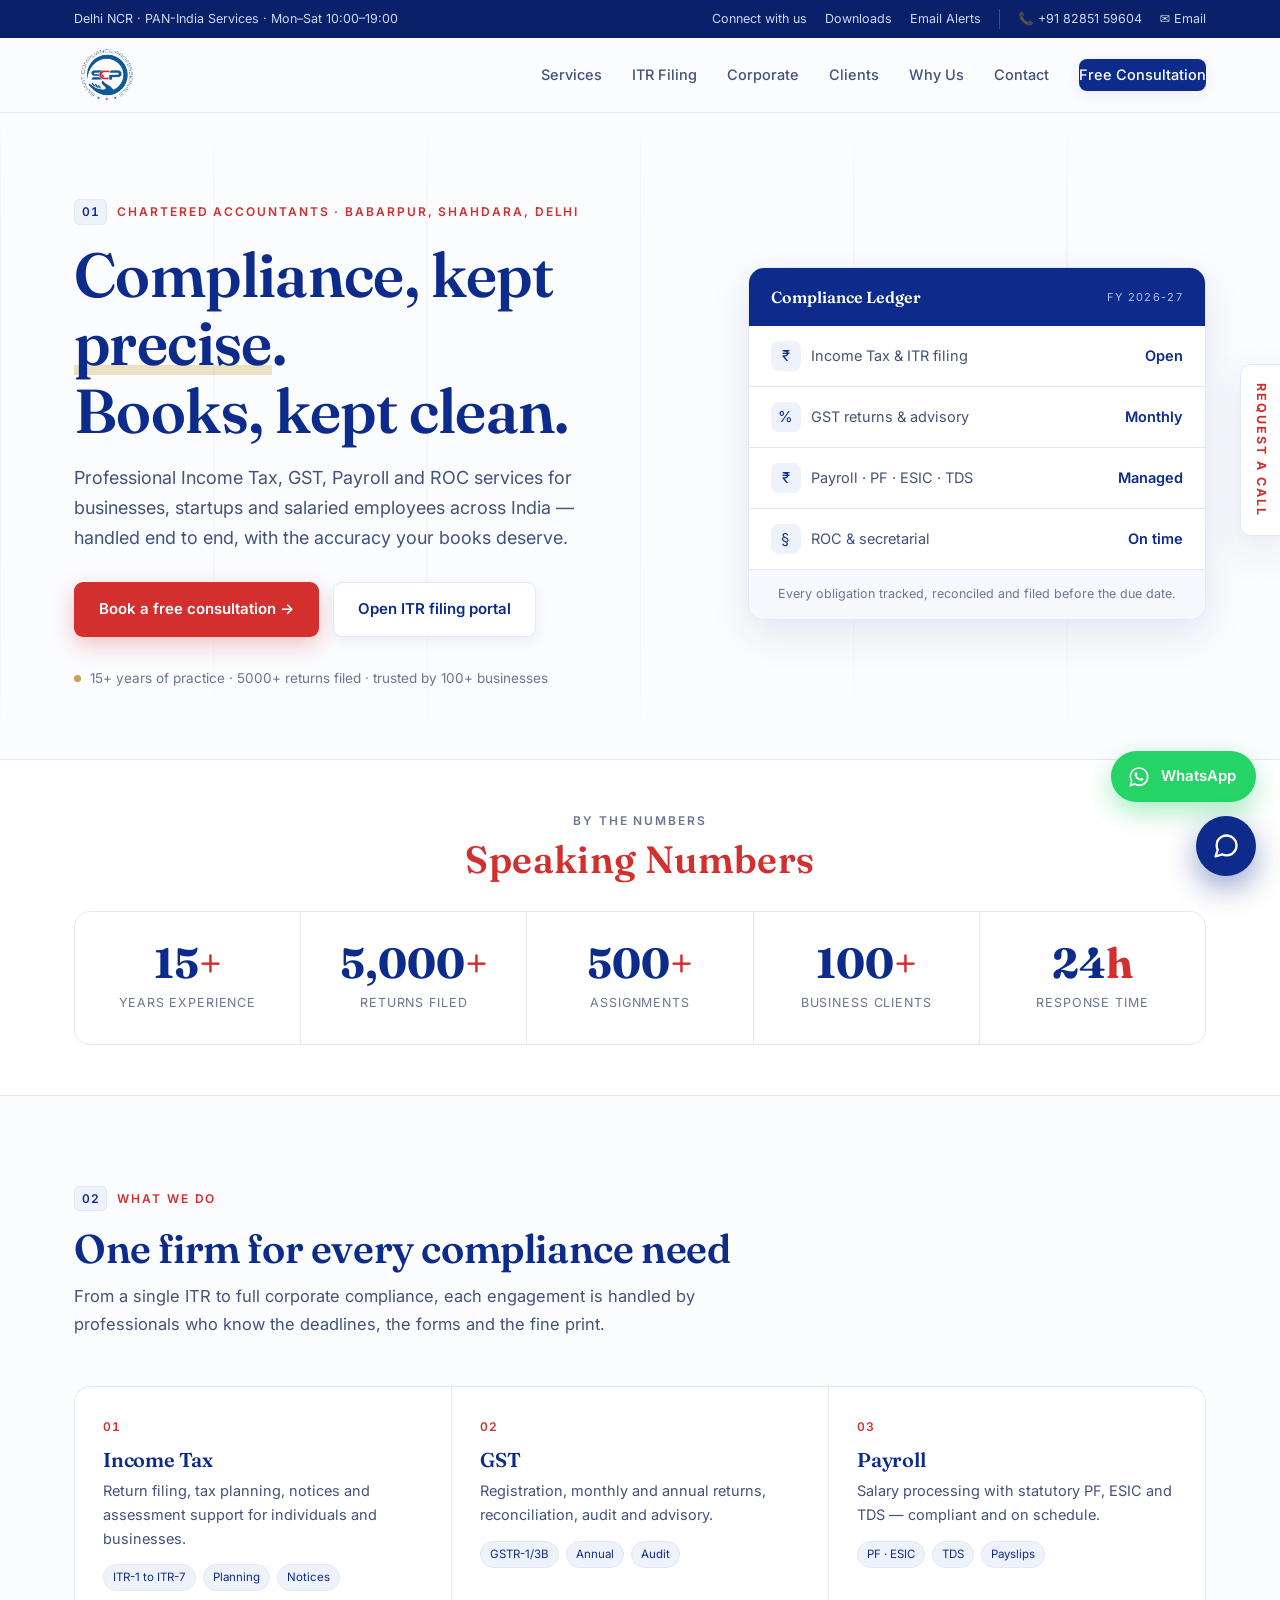
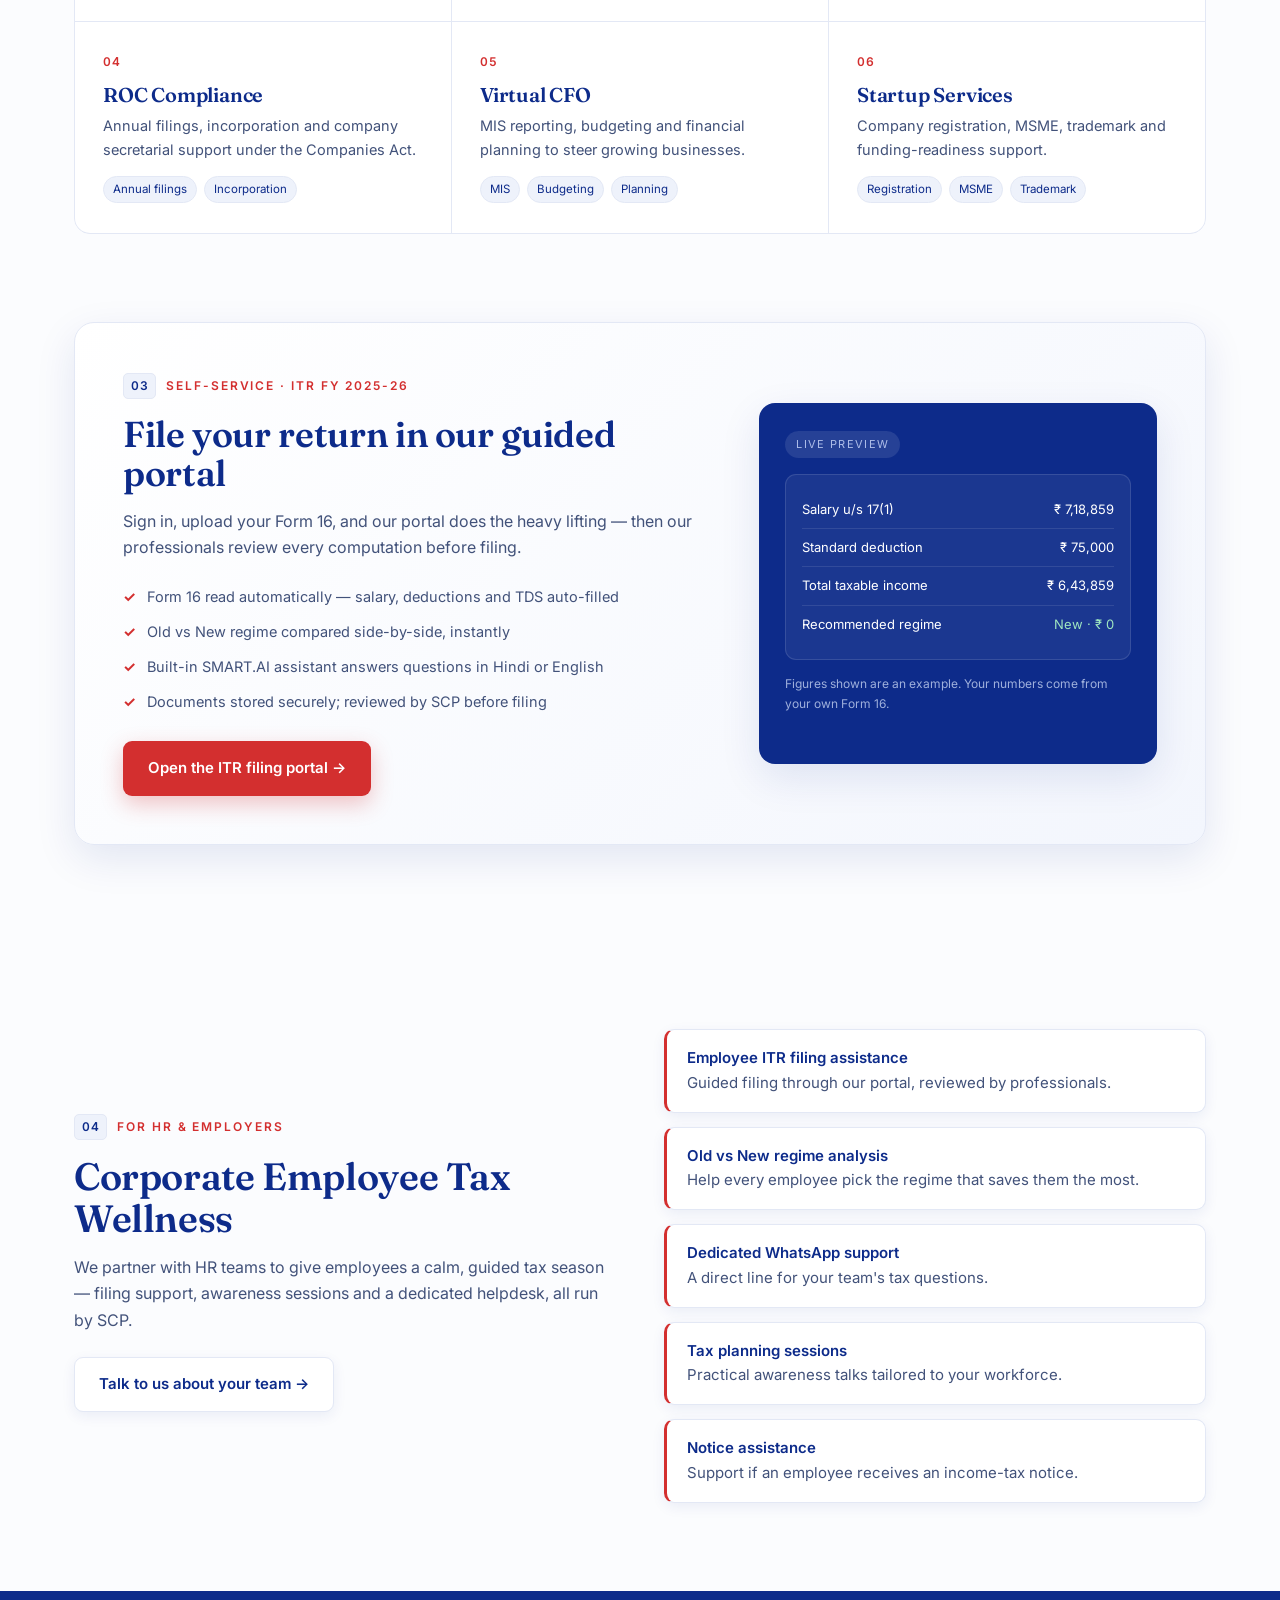
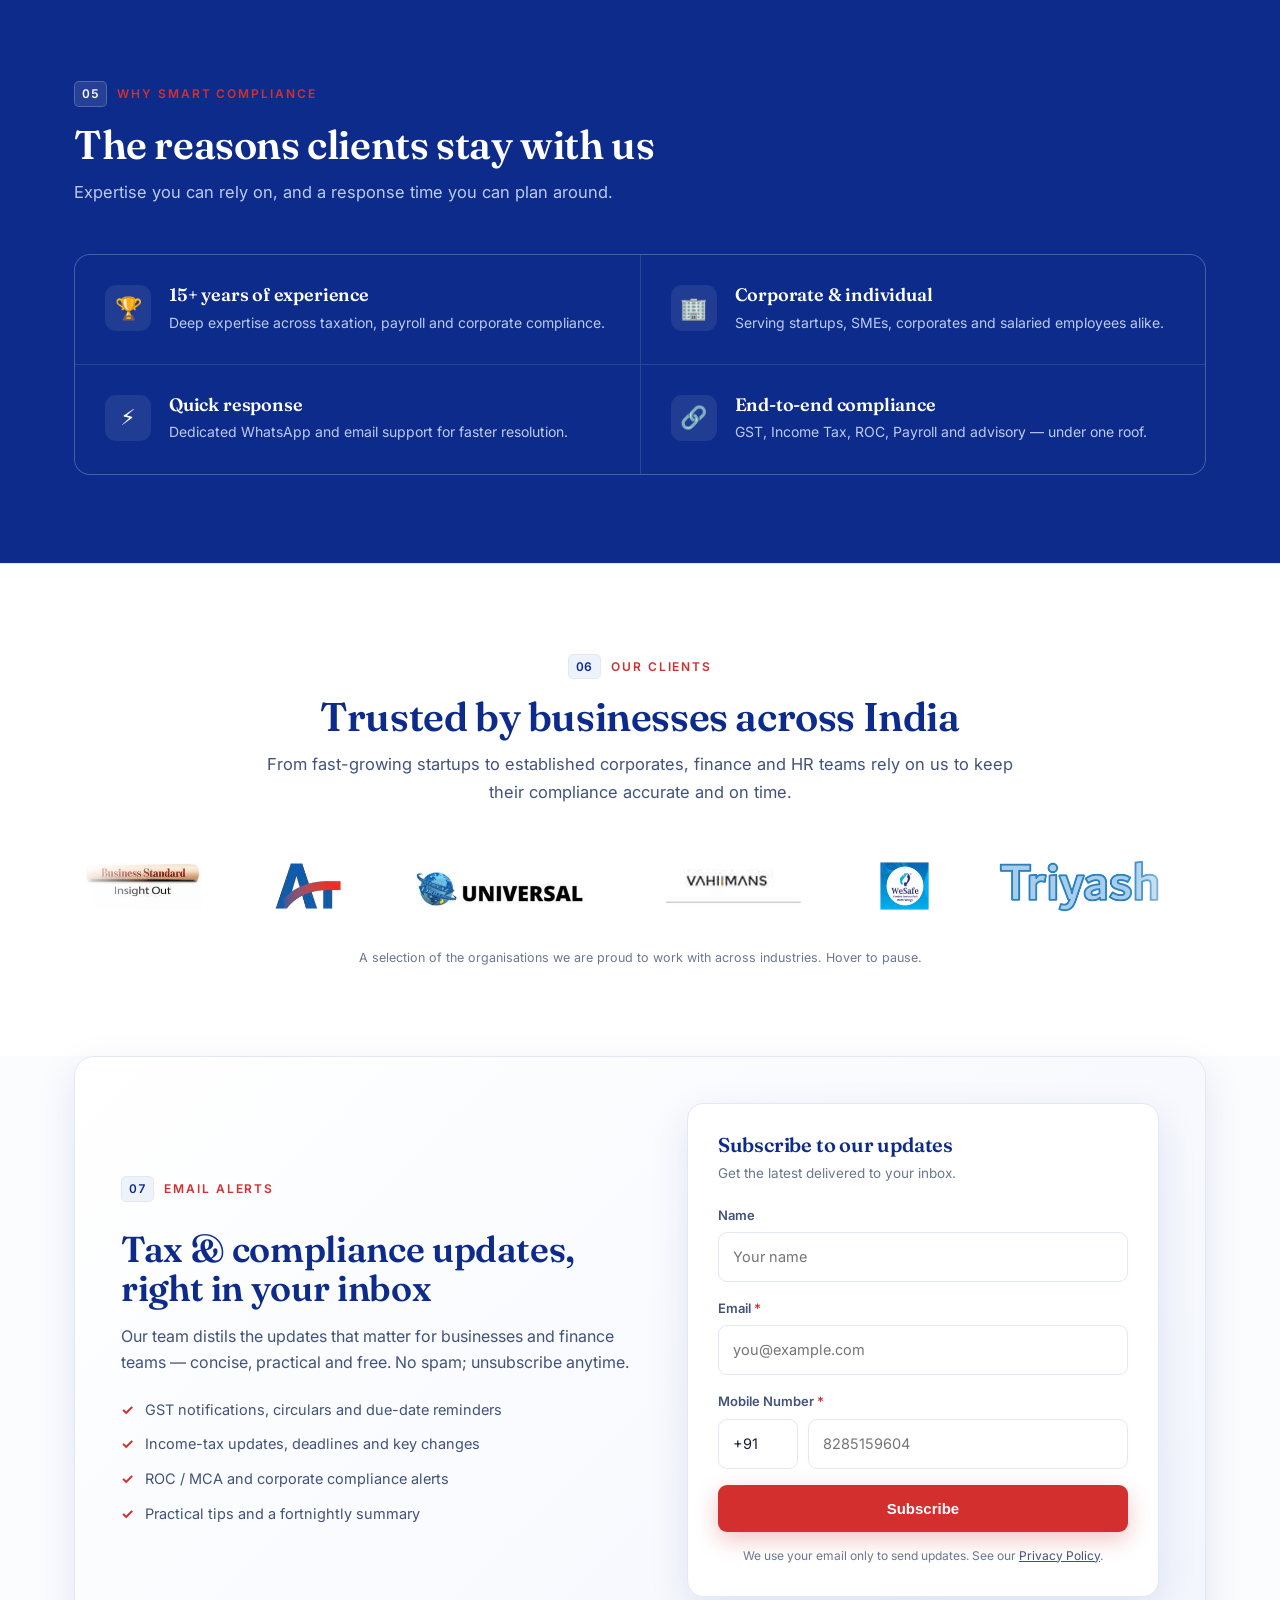
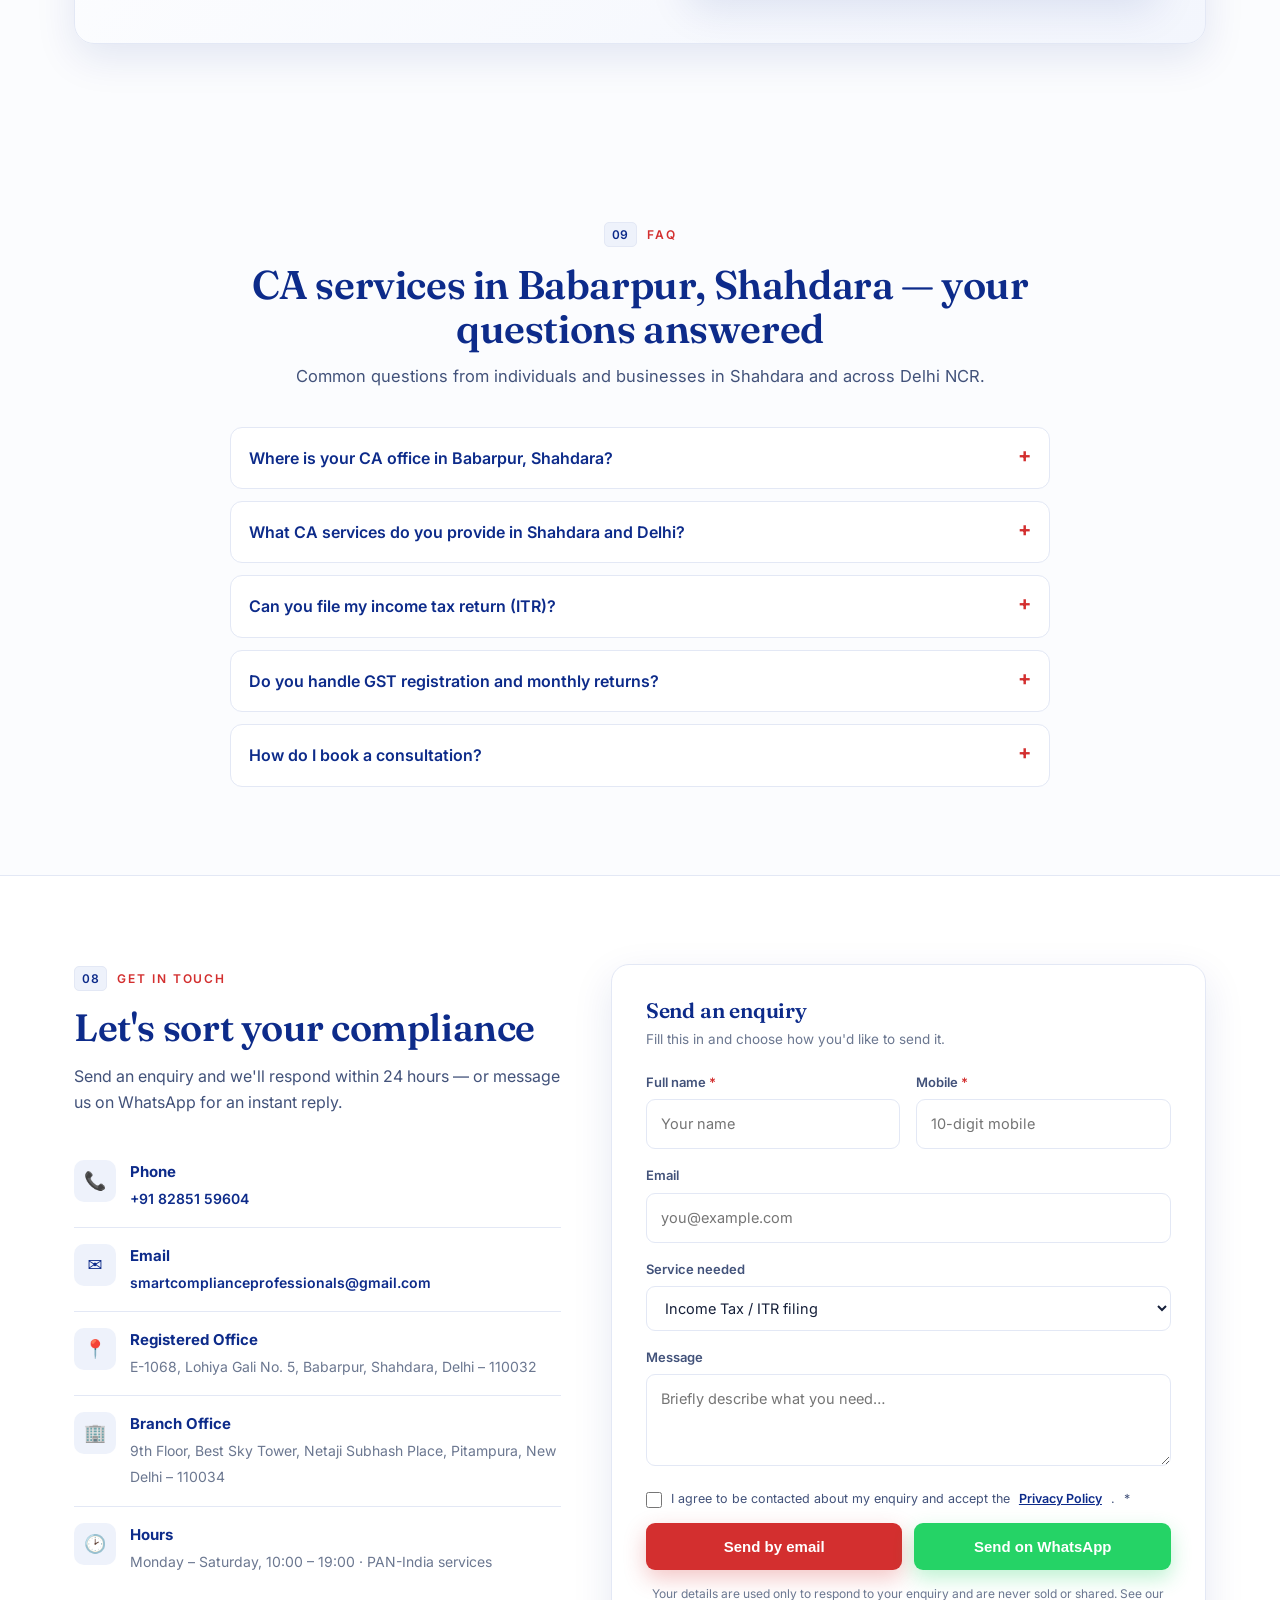
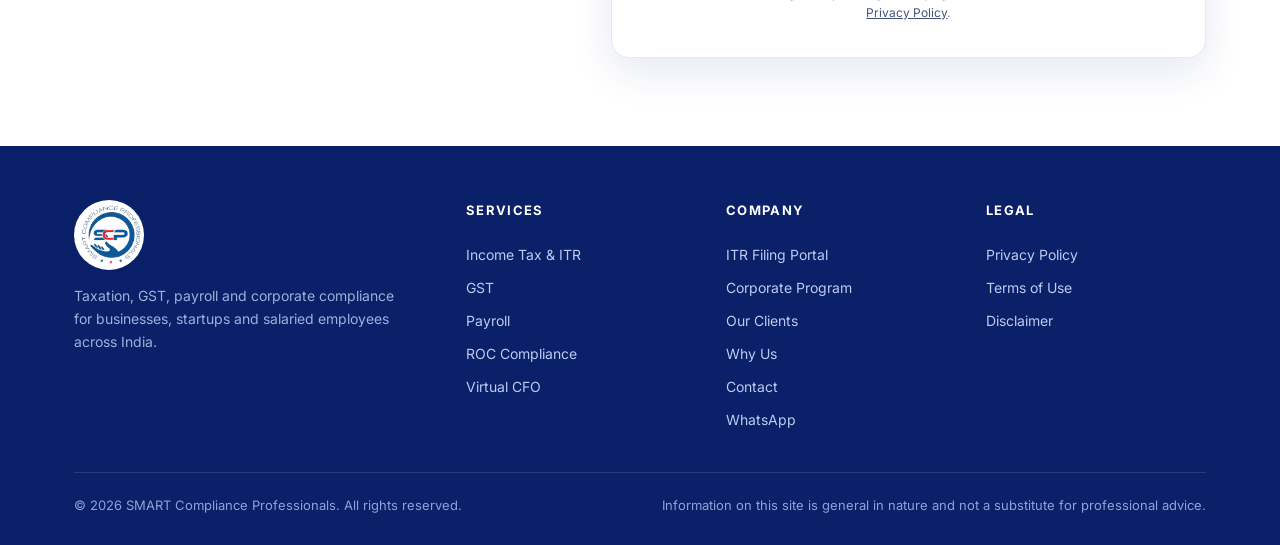
==== commit c087b6d1: "Update eyebrow text in hero section of index.html" ====
--- a/index.html
+++ b/index.html
@@ -520,7 +520,7 @@
 <section class="hero" id="home">
   <div class="wrap">
     <div>
-      <span class="eyebrow" data-no="01">Taxation · Compliance · Advisory</span>
+      <span class="eyebrow" data-no="01">CHARTERED ACCOUNTANTS · BABARPUR, SHAHDARA, DELHI</span>
       <h1>Compliance, kept <span class="ink-line">precise</span>.<br>Books, kept clean.</h1>
       <p class="lead">Professional Income Tax, GST, Payroll and ROC services for businesses, startups and salaried employees across India — handled end to end, with the accuracy your books deserve.</p>
       <div class="cta-row">
